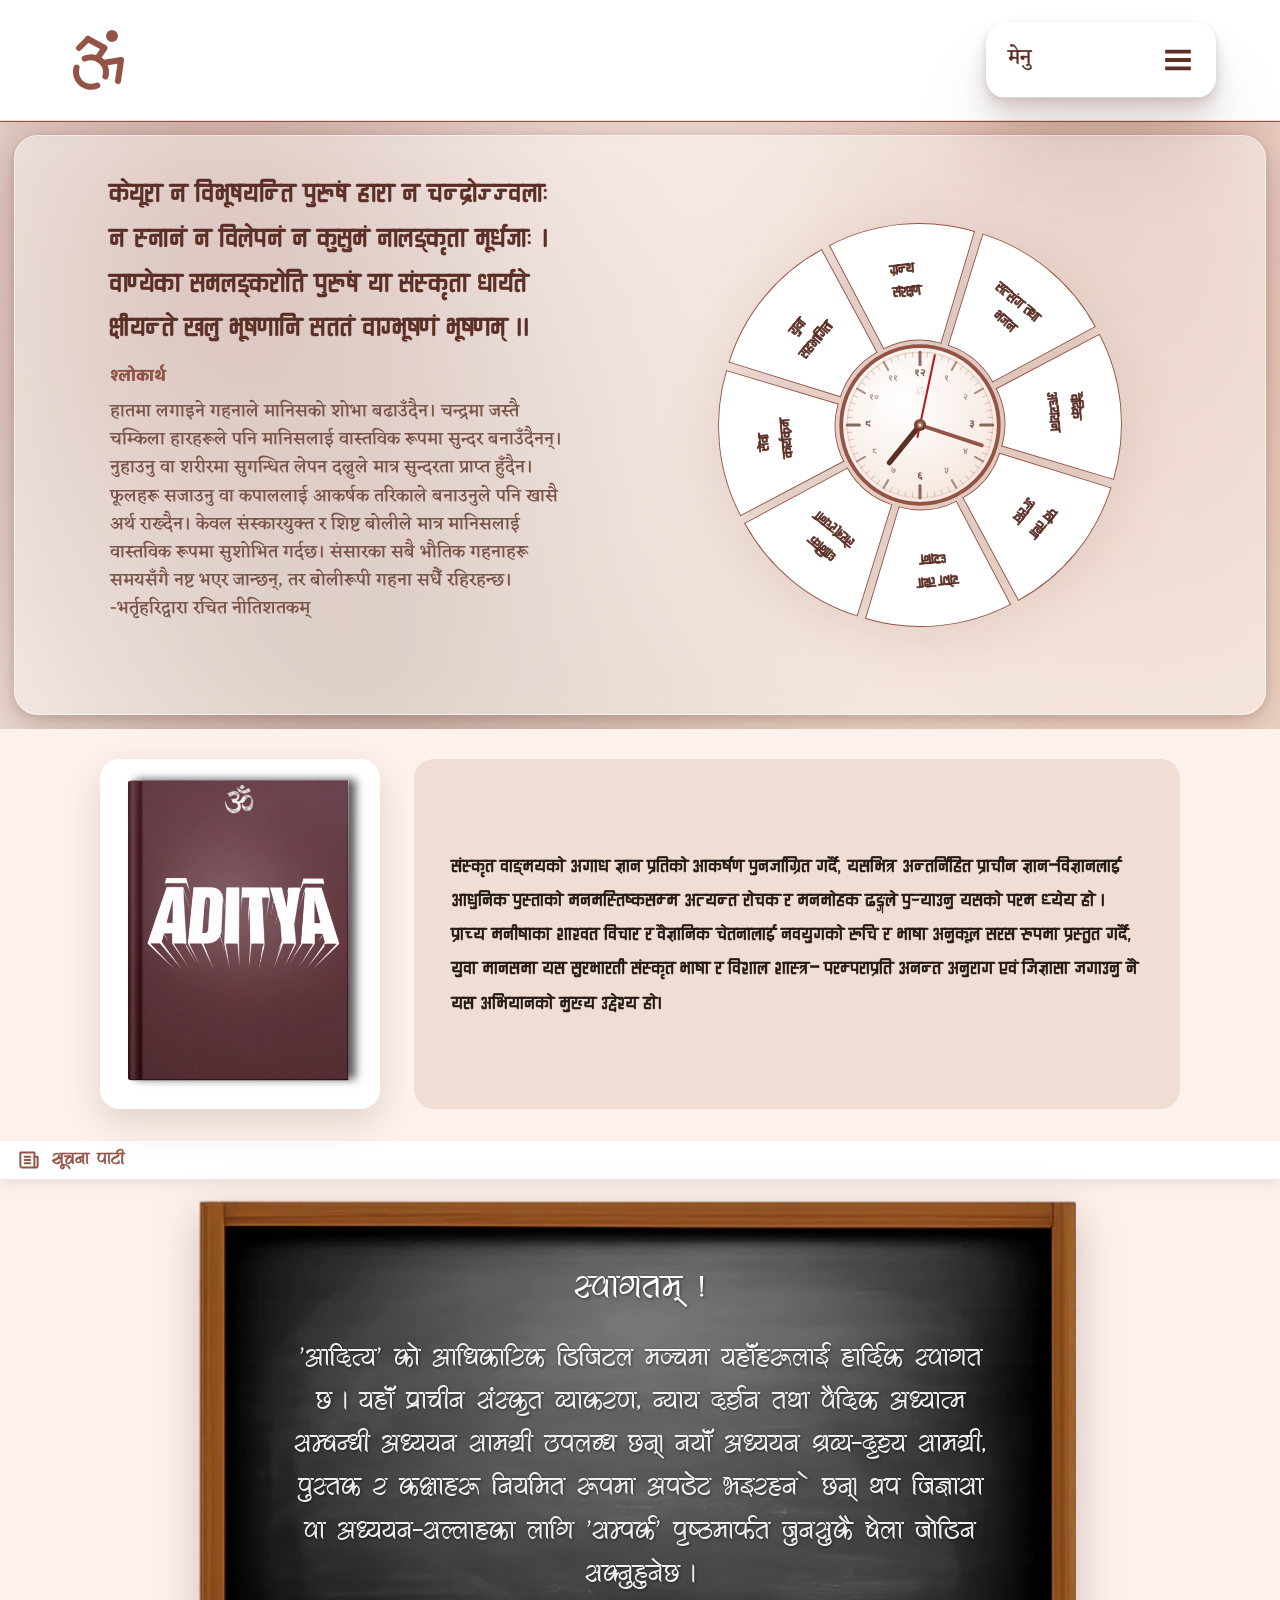
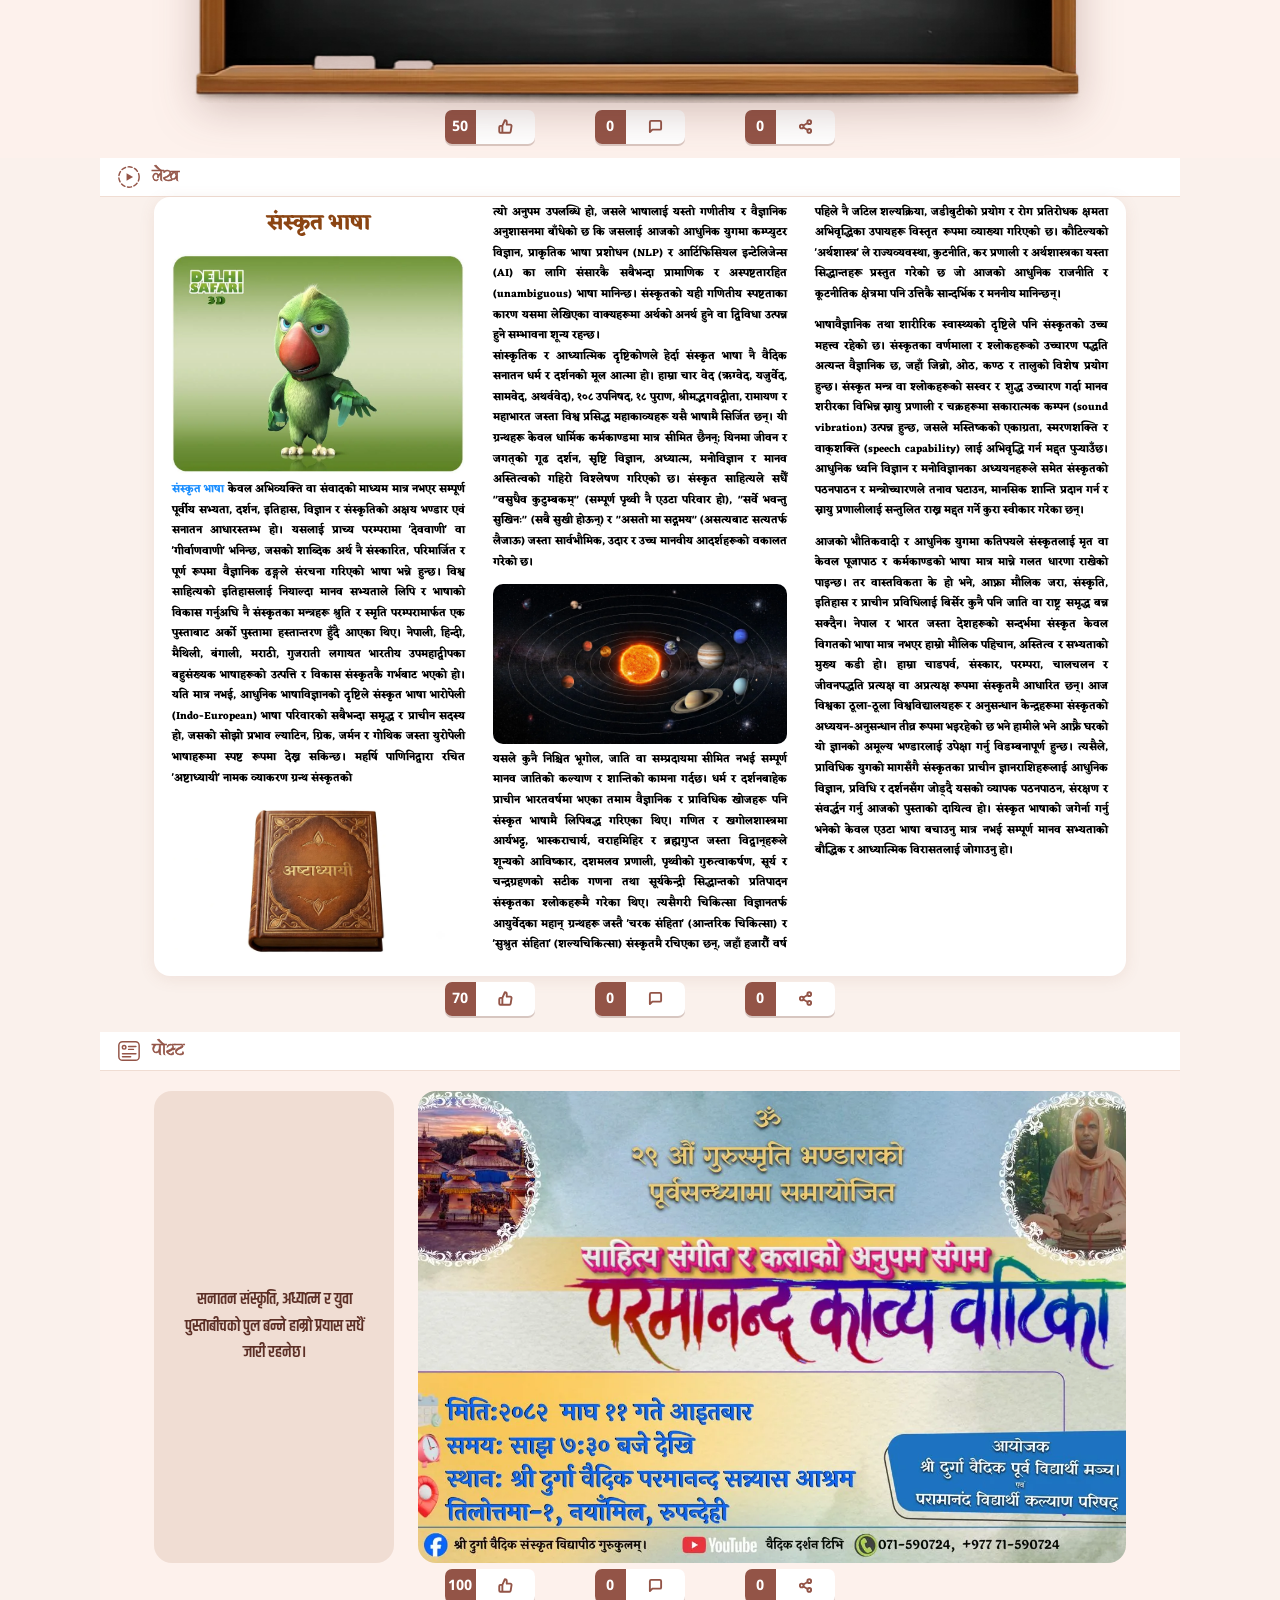
==== index.html @ 48e193b8 "पाना-जम्प: बाहिरी दोहोरो बक्स र # हटाइयो Co-Authored-By: Claude Sonnet 5.5 <noreply@anthropic.com> C" ====
<!DOCTYPE html>
<html lang="ne">
<head>
<meta charset="UTF-8">
<meta name="viewport" content="width=device-width, initial-scale=1.0">
<meta http-equiv="Cache-Control" content="no-cache, no-store, must-revalidate">
<meta http-equiv="Pragma" content="no-cache">
<meta http-equiv="Expires" content="0">
<title>प्रतीक अध्यात्म सञ्जाल (Pratik Adhyatma Sanjal) – संस्कृत ज्ञान-परम्परा र शिक्षा</title>
<meta name="description" content="प्रतीक अध्यात्म सञ्जाल (Pratik Adhyatma Sanjal) — संस्कृत वाङ्मय र शास्त्र-परम्पराको प्राचीन ज्ञान-विज्ञानलाई आधुनिक पुस्तासम्म रोचक ढङ्गले पुर्‍याउने नेपाली संस्कृत ज्ञान अभियान। श्लोक, लेख, समाचार र किताब।">
<meta name="keywords" content="प्रतीक अध्यात्म सञ्जाल, Pratik Adhyatma Sanjal, Pratik Adhyatma Network, अध्यात्म सञ्जाल, संस्कृत, संस्कृत शिक्षा, श्लोक, नेपाल">
<meta name="robots" content="index, follow, max-snippet:-1">
<link rel="canonical" href="https://pratikadhikari.pratikadhikari98.com.np/">
<meta property="og:type" content="website">
<meta property="og:site_name" content="प्रतीक अध्यात्म सञ्जाल">
<meta property="og:title" content="प्रतीक अध्यात्म सञ्जाल (Pratik Adhyatma Sanjal) – संस्कृत ज्ञान-परम्परा र शिक्षा">
<meta property="og:description" content="प्रतीक अध्यात्म सञ्जाल (Pratik Adhyatma Sanjal) — संस्कृत वाङ्मय र शास्त्र-परम्पराको प्राचीन ज्ञान-विज्ञानलाई आधुनिक पुस्तासम्म रोचक ढङ्गले पुर्‍याउने नेपाली संस्कृत ज्ञान अभियान। श्लोक, लेख, समाचार र किताब।">
<meta property="og:url" content="https://pratikadhikari.pratikadhikari98.com.np/">
<meta property="og:image" content="https://pratikadhikari.pratikadhikari98.com.np/share-card.jpg">
<meta property="og:image:width" content="1200">
<meta property="og:image:height" content="630">
<meta property="og:image:alt" content="प्रतीक अध्यात्म सञ्जाल — संस्कृत ज्ञान-परम्परा र शिक्षा">
<meta property="og:locale" content="ne_NP">
<meta name="twitter:card" content="summary_large_image">
<meta name="twitter:image" content="https://pratikadhikari.pratikadhikari98.com.np/share-card.jpg">
<script type="application/ld+json">
{
  "@context": "https://schema.org",
  "@type": "WebSite",
  "name": "प्रतीक अध्यात्म सञ्जाल",
  "alternateName": ["Pratik Adhyatma Sanjal", "PRATIK ADHYATMA SANJAL", "Pratik Adhyatma Network"],
  "url": "https://pratikadhikari.pratikadhikari98.com.np/",
  "inLanguage": "ne",
  "description": "प्रतीक अध्यात्म सञ्जाल (Pratik Adhyatma Sanjal) — संस्कृत वाङ्मय र शास्त्र-परम्पराको प्राचीन ज्ञान-विज्ञानलाई आधुनिक पुस्तासम्म रोचक ढङ्गले पुर्‍याउने नेपाली संस्कृत ज्ञान अभियान। श्लोक, लेख, समाचार र किताब।"
}
</script>
<script type="application/ld+json">
{
  "@context": "https://schema.org",
  "@type": "Organization",
  "name": "प्रतीक अध्यात्म सञ्जाल",
  "alternateName": ["Pratik Adhyatma Sanjal", "PRATIK ADHYATMA SANJAL", "Pratik Adhyatma Network"],
  "url": "https://pratikadhikari.pratikadhikari98.com.np/",
  "logo": "https://pratikadhikari.pratikadhikari98.com.np/icon-512.png"
}
</script>
<link rel="manifest" href="manifest.json">
<meta name="theme-color" content="#5c2f26">
<link rel="icon" href="/favicon.ico" sizes="48x48">
<link rel="icon" type="image/png" sizes="48x48" href="/favicon-48x48.png">
<link rel="icon" type="image/png" sizes="192x192" href="/favicon-192x192.png">
<link rel="apple-touch-icon" href="/apple-touch-icon.png">
<meta name="apple-mobile-web-app-capable" content="yes">
<meta name="apple-mobile-web-app-status-bar-style" content="black-translucent">
<link href="https://fonts.googleapis.com/css2?family=Akshar:wght@400;500;600;700&family=Eczar:wght@400;500;600;700;800&family=Khand:wght@400;500;600;700&family=Noto+Sans+Devanagari:wght@400;600;700;900&family=Noto+Serif+Devanagari:wght@400;700&display=swap" rel="stylesheet">
<link rel="stylesheet" href="styles.css?v=20261016t" id="themeStylesheet">
<style>
  .news-page-inner { max-width: 1080px; margin: 0 auto; padding-top: 14px; }
  .news-feed-section { padding-top: 10px; padding-bottom: 10px; }
  #bookEmbedSection.news-feed-section { padding-bottom: 0; }

  /* ══ FLIP BOOK (समाचार १ को तल, किताब पृष्ठबाट सारिएको) — स्कोप गरिएको स्टाइल ══ */
  /* .news-feed-section बाट text-align:center inherit हुँदा भित्री position:absolute img हरू
     (जस्तै edge_shading) बीचमा सर्ने bug आउँथ्यो — यहाँ त्यो inheritance रोकिएको छ। */
  #bookEmbedWrap { display: flex; justify-content: center; align-items: flex-start; width: 100%; padding: 0; overflow: visible; text-align: left; }
  #bookEmbedWrap #bookScaleWrap { transform-origin: top center; transition: transform .8s ease; will-change: transform; }

  #bookEmbedWrap #flip_book { width: 298px; height: 420px; position: relative; transition-duration: .8s; perspective: 2000px; will-change: transform; }

  #bookEmbedWrap .front_cover,
  #bookEmbedWrap .back_cover {
    width: 100%; height: 100%; display: flex; flex-direction: column; justify-content: center; align-items: center;
    border-radius: 2.5px 5px 5px 2.5px; background-image: url(flipbook/images/flip_book_edge_shading.webp);
    background-size: cover; background-position: center; background-repeat: no-repeat;
    background-color: rgb(220, 20, 60); box-shadow: 0 0 5px 0 rgba(25,25,25,0.25);
  }
  /* मूल creative_coding-flip_book रिपोको जस्तै: एउटै सिंगो प्लेन, कुनै blur/preserve-3d/backface split छैन। */
  #bookEmbedWrap .front_cover {
    position: absolute; cursor: pointer; transform-origin: center left; transition: transform 0.7s; z-index: 99; will-change: transform;
  }
  #bookEmbedWrap .front_cover label { width: 100%; height: 100%; position: absolute; cursor: pointer; }

  #bookEmbedWrap .page {
    width: 288px; height: 400px; position: absolute; top: 10px; left: 1px; border-radius: 0 5px 5px 0;
    background-color: white; transform-origin: left; transform-style: preserve-3d; transform: rotateY(0deg); transition: transform 0.5s, z-index 0s 0.5s;
  }
  #bookEmbedWrap .front_page { width: 100%; height: 100%; position: absolute; backface-visibility: hidden; -webkit-backface-visibility: hidden; }
  #bookEmbedWrap .front_page label { width: 100%; height: 100%; position: absolute; cursor: pointer; z-index: 100; }
  #bookEmbedWrap .back_page { width: 100%; height: 100%; position: absolute; backface-visibility: hidden; -webkit-backface-visibility: hidden; transform: rotateY(180deg); z-index: 100; }
  #bookEmbedWrap .back_page label { width: 100%; height: 100%; position: absolute; cursor: pointer; z-index: 100; }
  #bookEmbedWrap .edge_shading { width: 288px; height: 400px; position: absolute; top: 0; left: 0; z-index: 98; }

  #bookEmbedWrap .back_cover { position: relative; z-index: -1; }

  #bookEmbedWrap #cover_checkbox:checked~#flip_book { transform: translateX(144px); }
  #bookEmbedWrap #cover_checkbox:checked~#flip_book .front_cover {
    transform: rotateY(-180deg); transition: transform .8s, z-index .2s .4s; z-index: 1;
  }
  #bookEmbedWrap #cover_checkbox:checked~#flip_book #cover { width: 80%; height: 80%; position: absolute; }

  #bookEmbedWrap .book-page-text {
    width: 287px; height: 398px; position: absolute; top: 1px; left: 0; background: #fdfaf5; box-sizing: border-box;
    padding: 22px 16px; overflow: hidden; font-family: 'Akshar', 'Noto Sans Devanagari', sans-serif;
    font-size: 1.1rem; font-weight: 500; line-height: 1.55; text-align: left; color: #1a1a1a; z-index: 97;
  }
  #bookEmbedWrap .book-page-text.book-front { border-radius: 0 5px 5px 0; }
  #bookEmbedWrap .book-page-text.book-back { left: 1px; border-radius: 5px 0 0 5px; }
  #bookEmbedWrap .book-page-text img { max-width: 100%; max-height: 340px; object-fit: contain; border-radius: 6px; display: block; margin: 6px 0; }
  #bookEmbedWrap .book-page-text p { margin: 0 0 0.6em; }
  #bookEmbedWrap .book-cover-title {
    color: #fff; font-family: 'Noto Serif Devanagari', serif; font-weight: 700; font-size: 1.1rem;
    text-align: center; padding: 0 16px; text-shadow: 0 2px 6px rgba(0,0,0,0.4);
  }
  #bookEmbedWrap input { display: none; }
  #bookEmbedWrap .book-page-text[data-pg]::after { content: attr(data-pg); position: absolute; left: 0; right: 0; bottom: 3px; text-align: center; font-family: 'Eczar','Siddhanta','Noto Serif Devanagari',serif; font-size: .78rem; font-weight: 600; line-height: 1.2; letter-spacing: 0; color: rgba(92,47,38,.75); pointer-events: none; }

  /* ══ किताब नियन्त्रण पट्टी — Neumorphism शैली (सुरु / अघिल्लो / अर्को / अन्त्य / पाना जाने / बुकमार्क) ══ */
  #bookEmbedWrap.bk-instant .page, #bookEmbedWrap.bk-instant .front_cover, #bookEmbedWrap.bk-instant #flip_book { transition: none !important; }
  .bn-wrap { will-change: transform; --bn-bg: var(--sky-pale); --bn-dark: rgba(92,47,38,.20); --bn-light: rgba(255,255,255,.95); --bn-accent: var(--blue-mid);
    max-width: 440px; margin: 18px auto 6px; padding: 0 10px; display: flex; flex-direction: column; align-items: center; gap: 16px; -webkit-user-select: none; user-select: none; }
  .bn-status { min-width: 190px; padding: 9px 20px; border-radius: 999px; background: var(--bn-bg); color: var(--blue-dark); font-weight: 700; font-size: .95rem; line-height: 1.3;
    box-shadow: inset 3px 3px 7px rgba(92,47,38,.18), inset -3px -3px 7px rgba(255,255,255,.95); }
  .bn-row { display: flex; justify-content: center; gap: 14px; flex-wrap: wrap; }
  .bn-btn { position: relative; width: 56px; height: 56px; padding: 0; margin: 0; border: 1px solid rgba(255,255,255,.55); border-radius: 18px; cursor: pointer;
    display: inline-flex; flex-direction: column; align-items: center; justify-content: center; gap: 3px; color: var(--blue-dark); font-family: inherit;
    background: linear-gradient(135deg, var(--bn-bg), rgba(255,255,255,.35));
    box-shadow: 1px 1px 2px rgba(92,47,38,.14), 3px 3px 7px -1px rgba(92,47,38,.16), 7px 7px 16px -4px var(--bn-dark), -3px -3px 8px var(--bn-light);
    transition: all 200ms ease-out; -webkit-tap-highlight-color: transparent; outline: 0; }
  .bn-btn svg { width: 24px; height: 24px; fill: none; stroke: currentColor; stroke-width: 2; stroke-linecap: round; stroke-linejoin: round; transition: all 200ms ease-out; }
  .bn-btn span { font-size: .62rem; font-weight: 700; line-height: 1; }
  .bn-btn:active { box-shadow: inset 2px 2px 5px rgba(92,47,38,.28), inset -2px -2px 5px rgba(255,255,255,.9); border-color: rgba(92,47,38,.12); transform: scale(.97); }
  .bn-btn.is-on { background: var(--bn-accent); color: #fff; border-color: rgba(0,0,0,.12);
    box-shadow: inset 0 0 14px rgba(0,0,0,.24), inset 0 6px 8px rgba(255,255,255,.16), -2px -2px 6px var(--bn-light); }
  .bn-btn.is-on svg { animation: bnIconOn 400ms ease-out 40ms both; }
  .bn-btn.is-on#bnMark svg { fill: currentColor; }
  @keyframes bnIconOn { 0% { opacity: 0; transform: translateX(14px); } 30% { opacity: 0; } 100% { opacity: 1; transform: translateX(0); } }
  .bn-row-zip { width: 100%; flex-wrap: nowrap; align-items: center; gap: 10px; }
  .bn-zip { position: relative; flex: 1 1 auto; min-width: 0; height: 50px; touch-action: none; cursor: grab; -webkit-tap-highlight-color: transparent; outline: 0; }
  .bn-zip:focus-visible .bn-zip-pull { outline: 2px solid var(--bn-accent); outline-offset: 2px; }
  .bn-zip-track { position: absolute; left: 0; right: 0; top: 50%; height: 24px; margin-top: -12px; border-radius: 999px; overflow: hidden; background-color: var(--bn-bg);
    box-shadow: inset 3px 3px 7px rgba(92,47,38,.20), inset -3px -3px 7px rgba(255,255,255,.95);
    background-image: repeating-linear-gradient(90deg, rgba(92,47,38,.34) 0 2px, transparent 2px 6px), repeating-linear-gradient(90deg, transparent 0 3px, rgba(92,47,38,.34) 3px 5px, transparent 5px 6px);
    background-size: 100% 5px, 100% 5px; background-position: 0 5px, 0 14px; background-repeat: no-repeat; }
  .bn-zip-fill { position: absolute; left: 0; top: 0; bottom: 0; width: 20px; border-radius: 999px 0 0 999px;
    background-image: repeating-linear-gradient(90deg, var(--bn-accent) 0 2px, transparent 2px 6px), repeating-linear-gradient(90deg, transparent 0 3px, var(--bn-accent) 3px 5px, transparent 5px 6px);
    background-size: 100% 5px, 100% 5px; background-position: 0 5px, 0 14px; background-repeat: no-repeat; }
  .bn-zip-pull { will-change: transform; position: absolute; top: 50%; left: 0; width: 40px; height: 36px; margin-top: -18px; border-radius: 12px; display: flex; align-items: center; justify-content: center; color: var(--blue-dark);
    border: 1px solid rgba(255,255,255,.55); background: linear-gradient(135deg, var(--bn-bg), rgba(255,255,255,.35));
    box-shadow: 1px 1px 2px rgba(92,47,38,.14), 3px 3px 7px -1px rgba(92,47,38,.2), 6px 6px 12px -4px var(--bn-dark), -3px -3px 7px var(--bn-light); transition: transform 160ms ease-out, box-shadow 160ms ease-out; }
  .bn-zip-pull svg { width: 20px; height: 20px; fill: none; stroke: currentColor; stroke-width: 2; stroke-linecap: round; stroke-linejoin: round; }
  .bn-zip.is-drag { cursor: grabbing; }
  .bn-zip.is-drag .bn-zip-pull { transition: none; box-shadow: inset 2px 2px 5px rgba(92,47,38,.28), inset -2px -2px 5px rgba(255,255,255,.9); color: var(--bn-accent); }
  .bn-row-tools { align-items: center; }
  .bn-jump { display: inline-flex; align-items: center; gap: 8px; padding: 8px 10px; border-radius: 18px; background: var(--bn-bg); color: var(--blue-dark);
    box-shadow: inset 3px 3px 7px rgba(92,47,38,.16), inset -3px -3px 7px rgba(255,255,255,.95); }
  .bn-jump label { font-size: .85rem; font-weight: 700; }
  .bn-jump .bn-input { width: 84px; }
  .bn-input.bn-bad { box-shadow: inset 2px 2px 5px rgba(185,28,28,.45), inset -2px -2px 5px rgba(255,255,255,.95); }
  .bn-hash { width: 18px; height: 18px; fill: none; stroke: currentColor; stroke-width: 2; stroke-linecap: round; stroke-linejoin: round; opacity: .75; flex: none; }
  .bn-go-icon { width: 40px; height: 40px; padding: 0; display: inline-flex; align-items: center; justify-content: center; border-radius: 12px; }
  .bn-go-icon svg { width: 20px; height: 20px; fill: none; stroke: currentColor; stroke-width: 2.2; stroke-linecap: round; stroke-linejoin: round; }
  .bn-btn.is-idle { opacity: .55; }
  .bn-panel { width: 100%; padding: 14px 12px; border-radius: 18px; background: var(--bn-bg); color: var(--blue-dark);
    box-shadow: inset 3px 3px 8px rgba(92,47,38,.16), inset -3px -3px 8px rgba(255,255,255,.95); display: flex; flex-wrap: wrap; justify-content: center; align-items: center; gap: 10px; }
  .bn-panel[hidden] { display: none; }
  .bn-panel label { font-size: .85rem; font-weight: 700; }
  .bn-input { width: 96px; padding: 9px 12px; border: 0; border-radius: 12px; background: var(--bn-bg); color: var(--blue-dark); font-weight: 700; font-size: 1rem; font-family: inherit; text-align: center; outline: 0;
    box-shadow: inset 2px 2px 5px rgba(92,47,38,.2), inset -2px -2px 5px rgba(255,255,255,.95); }
  .bn-go, .bn-chip { border: 1px solid rgba(255,255,255,.55); border-radius: 12px; padding: 9px 16px; cursor: pointer; color: var(--blue-dark); font-weight: 700; font-size: .88rem; font-family: inherit;
    background: linear-gradient(135deg, var(--bn-bg), rgba(255,255,255,.35)); box-shadow: 2px 2px 6px rgba(92,47,38,.2), -2px -2px 6px var(--bn-light); transition: all 160ms ease-out; -webkit-tap-highlight-color: transparent; }
  .bn-go:active, .bn-chip:active { box-shadow: inset 2px 2px 5px rgba(92,47,38,.25), inset -2px -2px 5px rgba(255,255,255,.9); }
  .bn-chipwrap { display: inline-flex; align-items: center; gap: 6px; }
  .bn-del { width: 30px; height: 30px; padding: 0; border-radius: 50%; line-height: 1; }
  .bn-empty { font-size: .85rem; opacity: .8; }

  /* swipe card+text र समाचार १ बीचको खाली ठाउँ घटाइएको; dots हटाइयो */
  .showcase-section { padding-bottom: 6px; }
  .showcase-dots { display: none; }
  .news-page-inner { padding-top: 0; }
  #news > .news-feed-section:first-child { padding-top: 0; }

  /* समाचार १ र २ — स्क्रिनको दुवै छेउ छुने (full-width) */
  @media (max-width: 1080px) {
    #news > .news-feed-section:not(#bookEmbedSection) { padding-left: 0; padding-right: 0; }
    #news .news-feed-list { max-width: none; }
    #news .news-feed-card { border-radius: 0; }
  }

  /* Ananda Devanagari Round फन्ट — समाचार शीर्षकहरूका लागि */
  @font-face {
    font-family: 'Ananda Devanagari Round';
    src: url([data-uri]) format('truetype');
    font-weight: normal; font-style: normal; font-display: swap;
  }
  /* समाचार १ र २ का शीर्षक बीचमा */
  #news .news-feed-card h3 { text-align: center; font-family: 'Ananda Devanagari Round', 'Noto Serif Devanagari', serif; font-weight: normal; -webkit-text-stroke: 0.5px currentColor; /* फन्टमा Bold छैन — हल्का रेखा थपेर बोल्ड बनाइएको */ font-size: 1.9rem; line-height: 1.35; }
  /* फ्लिप किताब र समाचार २ बीचको ठाउँ अलि बढाइएको */
  .site-h1 { position:absolute; width:1px; height:1px; margin:-1px; padding:0; overflow:hidden; clip:rect(0,0,0,0); white-space:nowrap; border:0; }
  /* ── प्रतीक साहित्य संग्रहबाट random कविता (कभर → छोएपछि कविता खुल्छ) ── */
  .poem-section { margin-top: 18px; }
  .pf-box { background: var(--white); border: 1px solid var(--sky); border-radius: 16px; padding: 16px; box-shadow: 0 4px 18px rgba(147,84,71,.08); }
  .pf-head { display: flex; align-items: center; justify-content: space-between; gap: 10px; flex-wrap: nowrap; margin-bottom: 14px; }
  /* Ananda Devanagari Round (Bold जस्तो) — समाचार शीर्षकसँग उही फन्ट */
  .pf-head .pf-h { margin: 0; font-family: 'Ananda Devanagari Round', 'Noto Serif Devanagari', serif; font-weight: normal; -webkit-text-stroke: 0.5px currentColor; font-size: 1.7rem; line-height: 1.3; color: var(--blue-dark); text-align: left; }
  .pf-dots { flex: 0 0 auto; width: 40px; height: 40px; border-radius: 50%; border: 1.5px solid var(--blue-mid); color: var(--blue-mid); display: flex; align-items: center; justify-content: center; text-decoration: none; background: var(--white); }
  .pf-dots:active { background: var(--blue-mid); color: var(--white); }
  .pf-grid { display: grid; grid-template-columns: repeat(2, 1fr); gap: 22px 16px; }
  @media (min-width: 760px) { .pf-grid { grid-template-columns: repeat(4, 1fr); } }
  .pf-item { cursor: pointer; outline: none; transition: transform .15s ease; }
  .pf-item:active { transform: scale(.96); }
  @media (hover: hover) and (pointer: fine) { .pf-item:hover { transform: translateY(-4px); } }
  .pf-book { width: 100%; aspect-ratio: 298 / 420; }
  /* प्रतीक साहित्य संग्रहकै कभर: किताब जस्तो कुना + edge shading + हल्का छाया */
  .pf-face { position: relative; width: 100%; height: 100%; display: flex; align-items: center; justify-content: center; border-radius: 2.5px 5px 5px 2.5px; overflow: hidden; background-color: var(--cover-color, rgb(220, 20, 60)); box-shadow: 0 0 5px 0 rgba(25, 25, 25, 0.25); }
  .pf-face::after { content: ""; position: absolute; inset: 0; background: url("photos/book_edge_shading.webp") center / 100% 100% no-repeat; pointer-events: none; z-index: 2; }
  .pf-face > img { display: block; width: 100%; height: 100%; object-fit: cover; }
  .pf-text-cover { position: absolute; inset: 9% 9% 9% 15%; border: 1px solid rgba(255,255,255,.5); display: flex; align-items: center; justify-content: center; padding: 8px; text-align: center; }
  .pf-text-title { color: #fff; font-weight: 700; line-height: 1.35; font-size: clamp(14px, 4.6vw, 20px); text-shadow: 0 1px 3px rgba(0,0,0,.35); word-break: break-word; }
  .pf-info { padding: 8px 2px 0; text-align: left; }
  .pf-cat { display: inline-block; font-size: 10px; letter-spacing: .5px; color: var(--blue-mid); background: var(--sky); padding: 2px 9px; border-radius: 20px; font-weight: 600; margin-bottom: 6px; }
  .pf-title { font-weight: 600; font-size: 15px; line-height: 1.35; color: var(--text); display: -webkit-box; -webkit-line-clamp: 2; -webkit-box-orient: vertical; overflow: hidden; }
  .pf-rt { margin-top: 7px; padding-top: 7px; border-top: 1px solid var(--sky); font-size: 10px; color: var(--text-light); }
  .pf-foot { margin-top: 12px; text-align: center; font-size: .88rem; }
  .pf-foot a { color: var(--blue-mid); font-weight: 700; text-decoration: none; }
  .pf-modal { position: fixed; inset: 0; z-index: 9999; background: rgba(40,20,15,.6); display: flex; align-items: center; justify-content: center; padding: 14px; }
  .pf-modal[hidden] { display: none; }
  .pf-panel { position: relative; background: var(--white); border-radius: 16px; width: 100%; max-width: 560px; max-height: 88vh; overflow-y: auto; padding: 22px 18px 18px; box-shadow: 0 10px 40px rgba(0,0,0,.35); }
  .pf-close { position: sticky; top: 0; float: right; width: 38px; height: 38px; margin: -8px -6px 0 8px; border-radius: 50%; border: 0; background: var(--blue-mid); color: #fff; font-size: 1rem; cursor: pointer; z-index: 2; }
  .pf-item, .pf-modal { font-family: 'Akshar', 'Noto Sans Devanagari', sans-serif; }
  .pf-panel h3 { font-size: 1.4rem; font-weight: 700; color: var(--blue-dark); margin: 0 0 4px; text-align: left; }
  .pf-meta { font-size: .85rem; color: var(--text-light); text-align: left; margin-bottom: 14px; }
  .pf-text { white-space: pre-line; line-height: 2; font-size: 1.1rem; color: var(--text); text-align: left; }
  /* चक्रका ८ लेबल: Ananda Devanagari Round (Bold जस्तो) */
  #wheelSvg .wheel-label { font-family: 'Ananda Devanagari Round', 'Noto Sans Devanagari', sans-serif; font-weight: normal; font-size: 14.5px; stroke: #5c2f26; stroke-width: 0.4px; stroke-linejoin: round; }
  /* ── गृहपृष्ठमा हिरो + परिचय मात्र; बाँकी भाग ☰ मेनुबाट खुल्ने "view" हरू ── */
  html[data-vs="home"] [data-view]:not([data-view="news"]),
  html[data-vs="showcase"] [data-view]:not([data-view="showcase"]),
  html[data-vs="news"] [data-view]:not([data-view="news"]),
  html[data-vs="book"] [data-view]:not([data-view="book"]),
  html[data-vs="poems"] [data-view]:not([data-view="poems"]),
  html[data-vs="about"] [data-view]:not([data-view="about"]) {
    position: absolute !important; left: -20000px; top: 0; width: min(100vw, 1080px); height: 0 !important;
    overflow: hidden !important; visibility: hidden !important; pointer-events: none !important;
  }
  html:not([data-vs="home"]) #desktopTopWrap, html:not([data-vs="home"]) #purpose, html:not([data-vs="home"]) #noticeBoard, html:not([data-vs="home"]) #poemCarousel { display: none !important; }
  html[data-vs="home"] .news-page-inner { padding-top: 0; }
  .header-dropdown { min-width: 232px; }
  .menu-nav { display: flex; flex-direction: row; justify-content: center; align-items: center; gap: 2px; flex-wrap: nowrap; margin-bottom: 8px; }
  .menu-nav-link { display: flex; align-items: center; justify-content: center; width: 38px; height: 38px; padding: 0; flex: 0 0 auto; border-radius: 10px; text-decoration: none; color: var(--text); font-size: 1rem; font-weight: 600; }
  /* मेनुको 'समाचार' — हिन्दी/देवनागरी Eczar फन्ट */
  .menu-nav-link.menu-nav-eczar { font-family: 'Eczar', 'Noto Serif Devanagari', serif; }
  .menu-nav-link:hover, .menu-nav-link:active { background: var(--sky-pale); }
  .menu-nav-link.active { background: var(--sky); color: var(--blue-dark); }
  .menu-sep { height: 1px; background: #f0ddd3; margin: 4px 0 8px; }
</style>
<script>(function(){var m=/view=(showcase|news|book|poems|about)/.exec(location.hash||"");document.documentElement.setAttribute("data-vs",m?((m[1]==="showcase"||m[1]==="news")?"home":m[1]):"home");})();</script>
</head>
<body>

<!-- HEADER -->
<header id="siteHeader">
  <div class="logo-area">
    <div class="aditya-access-icon" id="adityaAccessIcon" role="img" aria-label="प्रतीक अध्यात्म सञ्जाल" tabindex="0">
      <svg fill="none" width="72" height="72" stroke="currentColor" stroke-linecap="round" stroke-linejoin="round" stroke-width="2" viewBox="0 0 24 24" xmlns="http://www.w3.org/2000/svg">
        <circle class="ac-circle" cx="16" cy="4" r="1"/>
        <g class="ac-primary">
          <path d="m18 19 1-7-6 1"/>
          <path d="M8,5l5.5,3-2.4,3.5"/>
          <path class="ac-path" d="M8 5 L5 8"/>
        </g>
        <g class="ac-secondary">
          <path d="M4.2,14.5c-.8,2.6.7,5.4,3.3,6.2,1.2.4,2.4.3,3.6-.2"/>
          <path d="M13.8,17.5c.8-2.6-.7-5.4-3.3-6.2-1.2-.4-2.4-.3-3.6.2"/>
          <path d="M13,13.1c-.5-.7-1.1-1.2-1.9-1.6"/>
        </g>
      </svg>
    </div>
  </div>
  <div class="header-menu">
    <div class="hm-card" id="hmCard">
    <button class="menu-dots-btn" id="menuDotsBtn" onclick="toggleHeaderMenu()" aria-label="मेनु" aria-haspopup="true" aria-expanded="false"><span class="hm-title">मेनु</span><svg id="hbIcon" class="hb-icon" width="32" height="32" viewBox="0 0 100 100" aria-hidden="true"><path class="hb-p1"><animate class="hb-a1" attributeName="d" dur="0.35s" repeatCount="1" fill="freeze"/></path><path class="hb-p2"><animate class="hb-a2" attributeName="d" dur="0.35s" repeatCount="1" fill="freeze"/></path><path class="hb-p3"><animate class="hb-a3" attributeName="d" dur="0.35s" repeatCount="1" fill="freeze"/></path></svg></button>
    <div class="header-dropdown" id="headerDropdown">
      <nav class="menu-nav" aria-label="मुख्य मेनु">
        <a class="menu-nav-link" href="#view=home" data-go="home" aria-label="गृहपृष्ठ" title="गृहपृष्ठ"><svg width="26" height="26" viewBox="0 0 24 24" fill="none" stroke="currentColor" stroke-width="1.9" stroke-linecap="round" stroke-linejoin="round" aria-hidden="true"><path d="M3 11.5 12 4l9 7.5"/><path d="M5.5 10v10h13V10"/><path d="M10 20v-6h4v6"/></svg></a>
        <a class="menu-nav-link" href="#view=book" data-go="book" aria-label="किताब" title="किताब"><svg width="26" height="26" viewBox="0 0 24 24" fill="none" stroke="currentColor" stroke-width="1.9" stroke-linecap="round" stroke-linejoin="round" aria-hidden="true"><path d="M12 6c-2-1.5-5-2-8-2v14c3 0 6 .5 8 2 2-1.5 5-2 8-2V4c-3 0-6 .5-8 2z"/><path d="M12 6v14"/></svg></a>
        <a class="menu-nav-link" href="#view=about" data-go="about" aria-label="बारेमा" title="बारेमा"><svg width="26" height="26" viewBox="0 0 24 24" fill="none" stroke="currentColor" stroke-width="1.9" stroke-linecap="round" stroke-linejoin="round" aria-hidden="true"><circle cx="12" cy="12" r="9"/><path d="M12 11v6"/><circle cx="12" cy="7.8" r=".6" fill="currentColor"/></svg></a>
      </nav>
      <div class="menu-sep"></div>
      <div class="theme-picker">
        <div class="theme-picker-label">थिम रोज्नुहोस्</div>
        <div class="theme-swatches">
          <button class="theme-swatch" data-theme="terracotta" style="background:#935447;" onclick="setAdityaTheme('terracotta')" aria-label="Terracotta theme"></button>
        </div>
      </div>
      <a href="admin.html" class="menu-admin-link" title="Admin">🐚 <span>Admin</span></a>
    </div>
    </div>
  </div>
</header>
<div id="headerSpacer"></div>

<div id="desktopTopWrap">
<div id="desktopTopInner">
<!-- HERO -->
<section class="hero" id="home">
  <div class="hero-text">
    <h1 class="site-h1">प्रतीक अध्यात्म सञ्जाल (Pratik Adhyatma Sanjal)</h1>
    <div class="shloka-rotator" id="shlokaRotator" data-source="data/shlokas.json">
      <h2 class="hero-shloka" id="shlokaText"></h2>
      <div class="section-label" style="text-align:left;">श्लोकार्थ</div>
      <p id="shlokaMeaning" lang="hi"></p>
    </div>
  </div>

  <!-- SPINNING WHEEL -->
  <div class="wheel-container">
    <div class="wheel-svg-wrap" id="wheelWrap">
      <svg viewBox="-5 -5 330 330" xmlns="http://www.w3.org/2000/svg" id="wheelSvg">
        <!-- Rotating group -->
        <g id="wheelGroup" transform="rotate(0,160,160)">

          <!-- EXPLODED SEGMENTS — uniform thin stroke, small parallel gap -->

          <!-- Segment 1: सत्संग तथा भजन -->
          <path fill="#ffffff" stroke="none" d="M 162.91,27.38 A 128,128 0 0,1 251.72,64.16 L 197.59,118.83 A 52,52 0 0,0 162.53,104.30 Z"/>
          <path fill="none" stroke="#935447" stroke-width="0.6" stroke-linecap="round" d="M 162.91,27.38 A 128,128 0 0,1 251.72,64.16"/>
          <path fill="none" stroke="#935447" stroke-width="0.6" stroke-linecap="round" d="M 197.59,118.83 A 52,52 0 0,0 162.53,104.30"/>
          <line x1="251.72" y1="64.16" x2="197.59" y2="118.83" stroke="#935447" stroke-width="0.6" stroke-linecap="round"/>
          <line x1="162.53" y1="104.30" x2="162.91" y2="27.38" stroke="#935447" stroke-width="0.6" stroke-linecap="round"/>
          <text transform="translate(196.2,72.7) rotate(22.5)" text-anchor="middle" font-size="10.5" fill="#5c2f26" class="wheel-label" aria-label="सत्संग तथा भजन">
            <tspan x="0" dy="-6">;T;+u tyf</tspan>
            <tspan x="0" dy="15">ehg</tspan>
          </text>

          <!-- Segment 2: वैदिक अध्ययन -->
          <path fill="#ffffff" stroke="none" d="M 255.84,68.28 A 128,128 0 0,1 292.62,157.09 L 215.70,157.47 A 52,52 0 0,0 201.17,122.41 Z"/>
          <path fill="none" stroke="#935447" stroke-width="0.6" stroke-linecap="round" d="M 255.84,68.28 A 128,128 0 0,1 292.62,157.09"/>
          <path fill="none" stroke="#935447" stroke-width="0.6" stroke-linecap="round" d="M 215.70,157.47 A 52,52 0 0,0 201.17,122.41"/>
          <line x1="292.62" y1="157.09" x2="215.70" y2="157.47" stroke="#935447" stroke-width="0.6" stroke-linecap="round"/>
          <line x1="201.17" y1="122.41" x2="255.84" y2="68.28" stroke="#935447" stroke-width="0.6" stroke-linecap="round"/>
          <text transform="translate(247.3,123.8) rotate(67.5)" text-anchor="middle" font-size="10.5" fill="#5c2f26" class="wheel-label" aria-label="वैदिक अध्ययन">
            <tspan x="0" dy="-6">j}lbs</tspan>
            <tspan x="0" dy="15">cWoog</tspan>
          </text>

          <!-- Segment 3: पर्व तथा उत्सव -->
          <path fill="#ffffff" stroke="none" d="M 292.62,162.91 A 128,128 0 0,1 255.84,251.72 L 201.17,197.59 A 52,52 0 0,0 215.70,162.53 Z"/>
          <path fill="none" stroke="#935447" stroke-width="0.6" stroke-linecap="round" d="M 292.62,162.91 A 128,128 0 0,1 255.84,251.72"/>
          <path fill="none" stroke="#935447" stroke-width="0.6" stroke-linecap="round" d="M 201.17,197.59 A 52,52 0 0,0 215.70,162.53"/>
          <line x1="255.84" y1="251.72" x2="201.17" y2="197.59" stroke="#935447" stroke-width="0.6" stroke-linecap="round"/>
          <line x1="215.70" y1="162.53" x2="292.62" y2="162.91" stroke="#935447" stroke-width="0.6" stroke-linecap="round"/>
          <text transform="translate(247.3,196.2) rotate(112.5)" text-anchor="middle" font-size="10.5" fill="#5c2f26" class="wheel-label" aria-label="पर्व तथा उत्सव">
            <tspan x="0" dy="-6">kj{ tyf</tspan>
            <tspan x="0" dy="15">pT;j</tspan>
          </text>

          <!-- Segment 4: योग तथा ध्यान -->
          <path fill="#ffffff" stroke="none" d="M 251.72,255.84 A 128,128 0 0,1 162.91,292.62 L 162.53,215.70 A 52,52 0 0,0 197.59,201.17 Z"/>
          <path fill="none" stroke="#935447" stroke-width="0.6" stroke-linecap="round" d="M 251.72,255.84 A 128,128 0 0,1 162.91,292.62"/>
          <path fill="none" stroke="#935447" stroke-width="0.6" stroke-linecap="round" d="M 162.53,215.70 A 52,52 0 0,0 197.59,201.17"/>
          <line x1="162.91" y1="292.62" x2="162.53" y2="215.70" stroke="#935447" stroke-width="0.6" stroke-linecap="round"/>
          <line x1="197.59" y1="201.17" x2="251.72" y2="255.84" stroke="#935447" stroke-width="0.6" stroke-linecap="round"/>
          <text transform="translate(196.2,247.3) rotate(157.5)" text-anchor="middle" font-size="10.5" fill="#5c2f26" class="wheel-label" aria-label="योग तथा ध्यान">
            <tspan x="0" dy="-6">of]u tyf</tspan>
            <tspan x="0" dy="15">Wofg</tspan>
          </text>

          <!-- Segment 5: धार्मिक लेख-रचना -->
          <path fill="#ffffff" stroke="none" d="M 157.09,292.62 A 128,128 0 0,1 68.28,255.84 L 122.41,201.17 A 52,52 0 0,0 157.47,215.70 Z"/>
          <path fill="none" stroke="#935447" stroke-width="0.6" stroke-linecap="round" d="M 157.09,292.62 A 128,128 0 0,1 68.28,255.84"/>
          <path fill="none" stroke="#935447" stroke-width="0.6" stroke-linecap="round" d="M 122.41,201.17 A 52,52 0 0,0 157.47,215.70"/>
          <line x1="68.28" y1="255.84" x2="122.41" y2="201.17" stroke="#935447" stroke-width="0.6" stroke-linecap="round"/>
          <line x1="157.47" y1="215.70" x2="157.09" y2="292.62" stroke="#935447" stroke-width="0.6" stroke-linecap="round"/>
          <text transform="translate(123.8,247.3) rotate(202.5)" text-anchor="middle" font-size="10.5" fill="#5c2f26" class="wheel-label" aria-label="धार्मिक लेख-रचना">
            <tspan x="0" dy="-6">wfld{s</tspan>
            <tspan x="0" dy="15">n]v-/rgf</tspan>
          </text>

          <!-- Segment 6: सेवा कार्यक्रम -->
          <path fill="#ffffff" stroke="none" d="M 64.16,251.72 A 128,128 0 0,1 27.38,162.91 L 104.30,162.53 A 52,52 0 0,0 118.83,197.59 Z"/>
          <path fill="none" stroke="#935447" stroke-width="0.6" stroke-linecap="round" d="M 64.16,251.72 A 128,128 0 0,1 27.38,162.91"/>
          <path fill="none" stroke="#935447" stroke-width="0.6" stroke-linecap="round" d="M 104.30,162.53 A 52,52 0 0,0 118.83,197.59"/>
          <line x1="27.38" y1="162.91" x2="104.30" y2="162.53" stroke="#935447" stroke-width="0.6" stroke-linecap="round"/>
          <line x1="118.83" y1="197.59" x2="64.16" y2="251.72" stroke="#935447" stroke-width="0.6" stroke-linecap="round"/>
          <text transform="translate(72.7,196.2) rotate(247.5)" text-anchor="middle" font-size="10.5" fill="#5c2f26" class="wheel-label" aria-label="सेवा कार्यक्रम">
            <tspan x="0" dy="-6">;]jf</tspan>
            <tspan x="0" dy="15">sfo{s|d</tspan>
          </text>

          <!-- Segment 7: युवा सहभागिता -->
          <path fill="#ffffff" stroke="none" d="M 27.38,157.09 A 128,128 0 0,1 64.16,68.28 L 118.83,122.41 A 52,52 0 0,0 104.30,157.47 Z"/>
          <path fill="none" stroke="#935447" stroke-width="0.6" stroke-linecap="round" d="M 27.38,157.09 A 128,128 0 0,1 64.16,68.28"/>
          <path fill="none" stroke="#935447" stroke-width="0.6" stroke-linecap="round" d="M 118.83,122.41 A 52,52 0 0,0 104.30,157.47"/>
          <line x1="64.16" y1="68.28" x2="118.83" y2="122.41" stroke="#935447" stroke-width="0.6" stroke-linecap="round"/>
          <line x1="104.30" y1="157.47" x2="27.38" y2="157.09" stroke="#935447" stroke-width="0.6" stroke-linecap="round"/>
          <text transform="translate(72.7,123.8) rotate(292.5)" text-anchor="middle" font-size="10.5" fill="#5c2f26" class="wheel-label" aria-label="युवा सहभागिता">
            <tspan x="0" dy="-6">o'jf</tspan>
            <tspan x="0" dy="15">;xeflutf</tspan>
          </text>

          <!-- Segment 8: ग्रन्थ संरक्षण -->
          <path fill="#ffffff" stroke="none" d="M 68.28,64.16 A 128,128 0 0,1 157.09,27.38 L 157.47,104.30 A 52,52 0 0,0 122.41,118.83 Z"/>
          <path fill="none" stroke="#935447" stroke-width="0.6" stroke-linecap="round" d="M 68.28,64.16 A 128,128 0 0,1 157.09,27.38"/>
          <path fill="none" stroke="#935447" stroke-width="0.6" stroke-linecap="round" d="M 157.47,104.30 A 52,52 0 0,0 122.41,118.83"/>
          <line x1="157.09" y1="27.38" x2="157.47" y2="104.30" stroke="#935447" stroke-width="0.6" stroke-linecap="round"/>
          <line x1="122.41" y1="118.83" x2="68.28" y2="64.16" stroke="#935447" stroke-width="0.6" stroke-linecap="round"/>
          <text transform="translate(123.8,72.7) rotate(337.5)" text-anchor="middle" font-size="10.5" fill="#5c2f26" class="wheel-label" aria-label="ग्रन्थ संरक्षण">
            <tspan x="0" dy="-6">u|Gy</tspan>
            <tspan x="0" dy="15">;+/If0f</tspan>
          </text>

        </g><!-- end wheelGroup -->

        <!-- STATIC CENTER — analogue clock -->
        <defs>
          <radialGradient id="clockFace" cx="40%" cy="35%" r="70%">
            <stop offset="0%" stop-color="#ffffff"/>
            <stop offset="100%" stop-color="#f5e6de"/>
          </radialGradient>
          <radialGradient id="clockCenterDot" cx="50%" cy="30%" r="80%">
            <stop offset="0%" stop-color="#935447"/>
            <stop offset="100%" stop-color="#5c2f26"/>
          </radialGradient>
        </defs>
        <!-- Face -->
        <circle cx="160" cy="160" r="52" fill="url(#clockFace)" stroke="#935447" stroke-width="2.5"/>
        <circle cx="160" cy="160" r="48" fill="none" stroke="#ecd4c9" stroke-width="1"/>
        <!-- Tick marks + numbers -->
        <g id="clockTicks"></g>
        <!-- OM -->
        <text x="160" y="140" text-anchor="middle" font-size="7" fill="#5c2f26" opacity="0.18" font-family="serif">ॐ</text>
        <!-- Hands -->
        <line id="wHourHand"   x1="160" y1="160" x2="160" y2="128" stroke="#5c2f26" stroke-width="3.5" stroke-linecap="round"/>
        <line id="wMinuteHand" x1="160" y1="160" x2="160" y2="117" stroke="#935447" stroke-width="2.5" stroke-linecap="round"/>
        <line id="wSecondHand" x1="160" y1="168" x2="160" y2="113" stroke="#b91c1c" stroke-width="1.4" stroke-linecap="round"/>
        <!-- Center dot -->
        <circle cx="160" cy="160" r="4" fill="url(#clockCenterDot)"/>
        <circle cx="160" cy="160" r="2" fill="#b87765"/>
        <circle cx="160" cy="160" r="0.8" fill="white"/>
      </svg>
    </div>
  </div>
</section>

</div>
</div>

<!-- माथिल्लो भाग (header+hero+stats) लाई मोबाइलमा पनि desktop layout जस्तै देखाउने स्केलिङ — glitch/flash नहोस् भनेर सुरुमै (rest of page अगाडि) चलाइन्छ -->
<script>
function scaleDesktopTop() {
  const header = document.getElementById('siteHeader');
  const spacer = document.getElementById('headerSpacer');
  const wrap = document.getElementById('desktopTopWrap');
  const inner = document.getElementById('desktopTopInner');
  if (!header || !wrap || !inner) return;
  if (window.innerWidth < 1080) {
    const scale = window.innerWidth / 1080;
    header.style.transform = 'scale(' + scale + ')';
    if (spacer) spacer.style.height = (header.offsetHeight * scale) + 'px';
    inner.style.transform = 'scale(' + scale + ')';
    inner.style.transformOrigin = 'top left';
    wrap.style.height = (inner.offsetHeight * scale) + 'px';
  } else {
    header.style.transform = '';
    if (spacer) spacer.style.height = '';
    inner.style.transform = '';
    wrap.style.height = '';
  }
  header.classList.add('top-ready');
  wrap.classList.add('top-ready');
}
scaleDesktopTop();
window.addEventListener('load', scaleDesktopTop);
window.addEventListener('resize', scaleDesktopTop);
window.addEventListener('orientationchange', scaleDesktopTop);
</script>

<!-- ☰ हेडर मेनु टगल -->
<script>
function toggleHeaderMenu() {
  const dropdown = document.getElementById('headerDropdown');
  const btn = document.getElementById('menuDotsBtn');
  if (!dropdown) return;
  const willOpen = !dropdown.classList.contains('open');
  dropdown.classList.toggle('open', willOpen);
  if (btn) btn.setAttribute('aria-expanded', willOpen ? 'true' : 'false');
}
// ── ☰ मेनुबाट भाग खोल्ने (गृहपृष्ठ / झलक / समाचार / किताब / प्रतीक साहित्य सङ्ग्रह) ──
(function(){
  function current(){ var m = /view=(showcase|news|book|poems|about)/.exec(location.hash || ''); return m ? ((m[1] === 'showcase' || m[1] === 'news') ? 'home' : m[1]) : 'home'; }
  function apply(){
    var v = current();
    document.documentElement.setAttribute('data-vs', v);
    Array.prototype.forEach.call(document.querySelectorAll('.menu-nav-link'), function(a){ a.classList.toggle('active', a.getAttribute('data-go') === v); });
    window.scrollTo(0, 0);
    // देखिएपछि किताब/हिरो आदिले आफ्नो साइज फेरि नाप्न
    requestAnimationFrame(function(){ window.dispatchEvent(new Event('resize')); });
    setTimeout(function(){ window.dispatchEvent(new Event('resize')); }, 350);
  }
  window.addEventListener('hashchange', apply);
  document.addEventListener('click', function(e){
    var a = e.target.closest && e.target.closest('.menu-nav-link');
    if (!a) return;
    var dd = document.getElementById('headerDropdown'), btn = document.getElementById('menuDotsBtn');
    if (dd) dd.classList.remove('open');
    if (btn) btn.setAttribute('aria-expanded', 'false');
    // उही भागमा फेरि थिच्दा hashchange नआउने भएकाले हातैले लागू गर्ने
    if (a.getAttribute('href') === '#view=' + current()) { e.preventDefault(); apply(); }
  });
  document.addEventListener('DOMContentLoaded', apply);
})();
document.addEventListener('click', function(e){
  const dropdown = document.getElementById('headerDropdown');
  const btn = document.getElementById('menuDotsBtn');
  if (!dropdown || !dropdown.classList.contains('open')) return;
  if (dropdown.contains(e.target) || (btn && btn.contains(e.target))) return;
  dropdown.classList.remove('open');
  if (btn) btn.setAttribute('aria-expanded', 'false');
});
</script>

<!-- PURPOSE / ABOUT -->
<section class="why-section" id="purpose">
  <div class="about-inner">
    <div class="about-photo">
      <img src="photos/about-krishna.webp" alt="प्रतीक अध्यात्म सञ्जाल">
    </div>
    <div class="about-textcard">
      <p class="about-text" id="aboutText" data-source="data/about.json"></p>
    </div>
  </div>

</section>

<!-- सूचना-पाटी (कालोपाटी) — गृहपृष्ठको तल; लेख data/notice.json बाट -->
<section class="nb-section" id="noticeBoard">
  <h2 class="nb-title" aria-label="सूचना पाटी">
    <svg class="nb-ico" viewBox="0 0 24 24" width="26" height="26" fill="none" stroke="currentColor" stroke-width="1.8" stroke-linecap="round" stroke-linejoin="round" role="img" aria-label="सूचना पाटी"><path d="M4 5h13v14H6a2 2 0 0 1-2-2z"/><path d="M17 9h3v8a2 2 0 0 1-2 2"/><path class="nb-ln" d="M8 9h5"/><path class="nb-ln" d="M8 12h5"/><path class="nb-ln" d="M8 15h5"/></svg>
    <span class="pt-haha" data-pt="सूचना पाटी" aria-hidden="true"></span>
  </h2>
  <div class="bb-outer">
    <div class="bb-wrap">
      <img class="bb-bg" src="photos/blackboard.webp" alt="" draggable="false">
      <div class="bb-viewport">
        <div class="nb-text" id="nbText">
          <div class="nb-heading" id="nbHeading"></div>
          <div class="nb-lines" id="nbLines"></div>
        </div>
      </div>
    </div>
  </div>
  <div class="eb-group" id="noticeEngage" data-key="adityaEngage">
  <!-- लाइक · कमेन्ट · सेयर (split-counter शैली) -->
  <div class="eb-bar" id="engageBar">
    <div class="eb-item">
      <input hidden id="ebLikeCheck" class="eb-likechk" type="checkbox">
      <label for="ebLikeCheck" class="eb-btn eb-like-btn" id="ebLikeBtn" aria-label="लाइक">
        <span class="eb-lp"><p class="eb-cur" id="ebLikeCur">0</p><p class="eb-nxt" id="ebLikeNxt">1</p></span>
        <span class="eb-rp"><svg class="eb-ico" stroke-linejoin="round" stroke-linecap="round" stroke-width="3" stroke="currentColor" fill="none" viewBox="0 0 24 24" aria-hidden="true"><path d="M14 9V5a3 3 0 0 0-3-3l-4 9v11h11.28a2 2 0 0 0 2-1.7l1.38-9a2 2 0 0 0-2-2.3zM7 22H4a2 2 0 0 1-2-2v-7a2 2 0 0 1 2-2h3"/></svg></span>
      </label>
    </div>
    <div class="eb-item eb-item-comment">
      <button type="button" class="eb-btn eb-comment-btn" id="ebCommentBtn" aria-label="कमेन्ट" aria-expanded="false" aria-controls="ebCommentBox">
        <span class="eb-lp"><p class="eb-cur">0</p><p class="eb-nxt"></p></span>
        <span class="eb-rp"><svg class="eb-ico" stroke-linejoin="round" stroke-linecap="round" stroke-width="3" stroke="currentColor" fill="none" viewBox="0 0 24 24" aria-hidden="true"><path d="M21 15a2 2 0 0 1-2 2H7l-4 4V5a2 2 0 0 1 2-2h14a2 2 0 0 1 2 2z"/></svg></span>
      </button>
    </div>
    <div class="eb-item">
      <button type="button" class="eb-btn eb-share-btn" id="ebShareBtn" aria-label="सेयर">
        <span class="eb-lp"><p class="eb-cur">0</p><p class="eb-nxt"></p></span>
        <span class="eb-rp"><svg class="eb-ico" stroke-linejoin="round" stroke-linecap="round" stroke-width="3" stroke="currentColor" fill="none" viewBox="0 0 24 24" aria-hidden="true"><circle cx="18" cy="5" r="3"/><circle cx="6" cy="12" r="3"/><circle cx="18" cy="19" r="3"/><path d="M8.6 13.5l6.8 4M15.4 6.5l-6.8 4"/></svg></span>
      </button>
    </div>
  </div>
  <div id="ebCommentBox" class="eb-cbox" hidden>
    <ul id="ebComments" class="eb-clist"></ul>
    <form id="ebCommentForm" class="eb-cform">
      <input id="ebCommentText" class="eb-ctext" type="text" placeholder="कमेन्ट लेख्नुहोस्…" autocomplete="off">
      <button type="submit">पठाउनुहोस्</button>
    </form>
  </div>
  </div>
  <div id="ebToast" role="status"></div>
</section>

<!-- कविता कभर carousel (team-carousel शैली) — प्रतीक साहित्य सङ्ग्रहका कभर, auto + manual -->
<section class="tc-section" id="poemCarousel" style="display:none">
  <div class="tc-main">
    <div class="tc-carousel-section">
      <div class="tc-carousel-container" id="tcContainer">
        <div class="tc-track" id="tcTrack"></div>
      </div>
    </div>
    <div class="tc-controls">
      <a class="tc-heading" href="https://pratikadhikari98.com.np/" target="_blank" rel="noopener" aria-label="प्रतीक साहित्य सङ्ग्रह — वेबसाइटमा जानुहोस्"><span class="preeti-title">k|tLs ;flxTo ;ª\u|x</span></a>
      <div class="tc-info">
        <h2 class="tc-name" id="tcName"></h2>
        <p class="tc-role" id="tcRole"></p>
      </div>
    </div>
  </div>
</section>

<!-- बारेमा (☰ मेनुबाट खुल्ने view) — Apple-style glass panel -->
<section class="ag-section" id="aboutView" data-view="about">
  <!-- APPLE-STYLE GLASS PANEL — गृहपृष्ठको खाली भाग -->
  <div class="ag-wrap" id="agPanel">
    <div class="ag-container">
      <aside class="ag-sidebar">
        <ul class="ag-menu">
          <li><a href="#" data-ag="name" target="_blank" rel="noopener"><svg viewBox="0 0 24 24" aria-hidden="true"><circle cx="12" cy="8" r="3.6"/><path d="M4.5 20c.8-3.8 3.6-6 7.5-6s6.7 2.2 7.5 6"/></svg><span>नाम</span></a><span class="ag-glow"></span></li>
          <li><a href="#" data-ag="address" target="_blank" rel="noopener"><svg viewBox="0 0 24 24" aria-hidden="true"><path d="M12 21s-6.5-5.6-6.5-11a6.5 6.5 0 0 1 13 0c0 5.4-6.5 11-6.5 11z"/><circle cx="12" cy="10" r="2.3"/></svg><span>तिलोत्तमा नगरपालिका, बुटवल नयाँमिल</span></a><span class="ag-glow"></span></li>
          <li><a href="#" data-ag="facebook" target="_blank" rel="noopener"><svg viewBox="0 0 24 24" aria-hidden="true"><path d="M14 8.5h2.5V5H14c-2.2 0-3.5 1.4-3.5 3.6V11H8v3.5h2.5V21H14v-6.5h2.4l.6-3.5H14V9.2c0-.5.2-.7.7-.7z"/></svg><span>Facebook</span></a><span class="ag-glow"></span></li>
          <li><a href="#" data-ag="instagram" target="_blank" rel="noopener"><svg viewBox="0 0 24 24" aria-hidden="true"><rect x="3.5" y="3.5" width="17" height="17" rx="5"/><circle cx="12" cy="12" r="4"/><circle cx="17.2" cy="6.8" r=".8"/></svg><span>Instagram</span></a><span class="ag-glow"></span></li>
          <li><a href="#" data-ag="email" target="_blank" rel="noopener"><svg viewBox="0 0 24 24" aria-hidden="true"><rect x="3" y="5" width="18" height="14" rx="3"/><path d="m4 7 8 6 8-6"/></svg><span>Email</span></a><span class="ag-glow"></span></li>
        </ul>
        <div class="ag-profile">
          <div class="ag-avatar"><img src="photos/aditya-logo.webp" alt="ADITYA"></div>
          <div class="ag-info"><h3>ADITYA</h3><p>युवा अध्यात्म सञ्जाल</p></div>
        </div>
      </aside>
    </div>
  </div>
</section>

<footer class="site-copy" data-view="about"><div class="nm-card" id="copyText" aria-label="© २०२६ प्रतीक अध्यात्म सञ्जाल · सर्वाधिकार सुरक्षित">© २०२६ प्रतीक अध्यात्म सञ्जाल · सर्वाधिकार सुरक्षित</div></footer>


<!-- समाचार + किताब + विज्ञापन (news.html बाट गृहपृष्ठमा सारिएको) -->
<div class="news-page-inner">

  <!-- NEWS SECTION (Newspaper 1 + Newspaper 2) -->
  <div id="news">
    <div class="sc-head" data-view="news">
      <svg class="sc-story" viewBox="0 0 32 32" width="26" height="26" fill="none" stroke="currentColor" stroke-width="1.8" stroke-linecap="round" stroke-linejoin="round" role="img" aria-label="स्टोरी">
        <circle class="st-ring" cx="16" cy="16" r="12.5" stroke-dasharray="5 3.2"/>
        <path class="st-play" d="M13 11.5v9l8-4.5z" fill="currentColor" stroke="none"/>
      </svg>
      <span class="pt-haha" data-pt="लेख" aria-hidden="true"></span>
    </div>
    <section class="news-feed-section" data-view="news">
      <div class="news-feed-list" id="newsFeedList" data-source="data/news.json"></div>
      <div class="eb-group" id="newsEngage1" data-key="newsEngage1" data-hash="">
  <!-- समाचार १ — लाइक · कमेन्ट · सेयर -->
  <div class="eb-bar">
    <div class="eb-item">
      <input hidden id="ebLikeCheck2" class="eb-likechk" type="checkbox">
      <label for="ebLikeCheck2" class="eb-btn eb-like-btn" aria-label="लाइक">
        <span class="eb-lp"><p class="eb-cur">0</p><p class="eb-nxt">1</p></span>
        <span class="eb-rp"><svg class="eb-ico" stroke-linejoin="round" stroke-linecap="round" stroke-width="3" stroke="currentColor" fill="none" viewBox="0 0 24 24" aria-hidden="true"><path d="M14 9V5a3 3 0 0 0-3-3l-4 9v11h11.28a2 2 0 0 0 2-1.7l1.38-9a2 2 0 0 0-2-2.3zM7 22H4a2 2 0 0 1-2-2v-7a2 2 0 0 1 2-2h3"/></svg></span>
      </label>
    </div>
    <div class="eb-item eb-item-comment">
      <button type="button" class="eb-btn eb-comment-btn" aria-label="कमेन्ट" aria-expanded="false" aria-controls="ebCommentBox2">
        <span class="eb-lp"><p class="eb-cur">0</p><p class="eb-nxt"></p></span>
        <span class="eb-rp"><svg class="eb-ico" stroke-linejoin="round" stroke-linecap="round" stroke-width="3" stroke="currentColor" fill="none" viewBox="0 0 24 24" aria-hidden="true"><path d="M21 15a2 2 0 0 1-2 2H7l-4 4V5a2 2 0 0 1 2-2h14a2 2 0 0 1 2 2z"/></svg></span>
      </button>
    </div>
    <div class="eb-item">
      <button type="button" class="eb-btn eb-share-btn" aria-label="सेयर">
        <span class="eb-lp"><p class="eb-cur">0</p><p class="eb-nxt"></p></span>
        <span class="eb-rp"><svg class="eb-ico" stroke-linejoin="round" stroke-linecap="round" stroke-width="3" stroke="currentColor" fill="none" viewBox="0 0 24 24" aria-hidden="true"><circle cx="18" cy="5" r="3"/><circle cx="6" cy="12" r="3"/><circle cx="18" cy="19" r="3"/><path d="M8.6 13.5l6.8 4M15.4 6.5l-6.8 4"/></svg></span>
      </button>
    </div>
  </div>
  <div id="ebCommentBox2" class="eb-cbox" hidden>
    <ul class="eb-clist"></ul>
    <form class="eb-cform">
      <input class="eb-ctext" type="text" placeholder="कमेन्ट लेख्नुहोस्…" autocomplete="off">
      <button type="submit">पठाउनुहोस्</button>
    </form>
  </div>
      </div>
    </section>

    <!-- SHOWCASE PHOTO + TEXT — swipeable carousel (content loads from data/showcase.json) -->
    <div class="sc-head" data-view="news">
      <svg class="sc-post" viewBox="0 0 32 32" width="26" height="26" fill="none" stroke="currentColor" stroke-width="1.8" stroke-linecap="round" stroke-linejoin="round" role="img" aria-label="पोस्ट">
        <rect x="3.5" y="4.5" width="25" height="23" rx="4.5"/>
        <circle class="sp-dot" cx="10" cy="11.5" r="2.2"/>
        <path class="sp-l1" d="M15.5 10.5h9"/>
        <path class="sp-l2" d="M15.5 14h6"/>
        <path class="sp-l3" d="M8 19.5h16.5"/>
        <path class="sp-l4" d="M8 23h10"/>
      </svg>
      <span class="pt-haha" data-pt="पोस्ट" aria-hidden="true"></span>
    </div>
    </div>
    <section class="showcase-section" id="showcase" data-view="news">
      <div class="showcase-slider" data-source="data/showcase.json">
        <div class="showcase-slides" id="showcaseSlides"></div>
      </div>
            <div class="eb-group" id="showcaseEngage" data-key="showcaseEngage" data-hash="">
        <!-- झलक — लाइक · कमेन्ट · सेयर -->
        <div class="eb-bar">
          <div class="eb-item">
            <input hidden id="ebLikeCheck3" class="eb-likechk" type="checkbox">
            <label for="ebLikeCheck3" class="eb-btn eb-like-btn" aria-label="लाइक">
              <span class="eb-lp"><p class="eb-cur">0</p><p class="eb-nxt">1</p></span>
              <span class="eb-rp"><svg class="eb-ico" stroke-linejoin="round" stroke-linecap="round" stroke-width="3" stroke="currentColor" fill="none" viewBox="0 0 24 24" aria-hidden="true"><path d="M14 9V5a3 3 0 0 0-3-3l-4 9v11h11.28a2 2 0 0 0 2-1.7l1.38-9a2 2 0 0 0-2-2.3zM7 22H4a2 2 0 0 1-2-2v-7a2 2 0 0 1 2-2h3"/></svg></span>
            </label>
          </div>
          <div class="eb-item eb-item-comment">
            <button type="button" class="eb-btn eb-comment-btn" aria-label="कमेन्ट" aria-expanded="false" aria-controls="ebCommentBox3">
              <span class="eb-lp"><p class="eb-cur">0</p><p class="eb-nxt"></p></span>
              <span class="eb-rp"><svg class="eb-ico" stroke-linejoin="round" stroke-linecap="round" stroke-width="3" stroke="currentColor" fill="none" viewBox="0 0 24 24" aria-hidden="true"><path d="M21 15a2 2 0 0 1-2 2H7l-4 4V5a2 2 0 0 1 2-2h14a2 2 0 0 1 2 2z"/></svg></span>
            </button>
          </div>
          <div class="eb-item">
            <button type="button" class="eb-btn eb-share-btn" aria-label="सेयर">
              <span class="eb-lp"><p class="eb-cur">0</p><p class="eb-nxt"></p></span>
              <span class="eb-rp"><svg class="eb-ico" stroke-linejoin="round" stroke-linecap="round" stroke-width="3" stroke="currentColor" fill="none" viewBox="0 0 24 24" aria-hidden="true"><circle cx="18" cy="5" r="3"/><circle cx="6" cy="12" r="3"/><circle cx="18" cy="19" r="3"/><path d="M8.6 13.5l6.8 4M15.4 6.5l-6.8 4"/></svg></span>
            </button>
          </div>
        </div>
        <div id="ebCommentBox3" class="eb-cbox" hidden>
          <ul class="eb-clist"></ul>
          <form class="eb-cform">
            <input class="eb-ctext" type="text" placeholder="कमेन्ट लेख्नुहोस्…" autocomplete="off">
            <button type="submit">पठाउनुहोस्</button>
          </form>
        </div>
            </div>
    </section>

    <!-- किताब (book.html बाट सारिएको फ्लिप बुक) — समाचार १ को तल -->
    <section class="news-feed-section" id="bookEmbedSection" data-view="book">
      <div id="bookEmbedWrap" lang="hi">
        <div id="bookScaleWrap">
          <div id="flipBookContainer"><!-- JS ले यहाँ भर्छ --></div>
        </div>
      </div>

      <div id="bookNav" class="bn-wrap" role="group" aria-label="किताब नियन्त्रण">
        <div class="bn-row bn-row-zip">
          <button type="button" class="bn-btn" id="bnPrev" aria-label="अघिल्लो पाना" title="अघिल्लो पाना"><svg viewBox="0 0 24 24"><polyline points="15 18 9 12 15 6"/></svg></button>
          <div class="bn-zip" id="bnZip" role="slider" tabindex="0" aria-label="किताबमा सुरुदेखि अन्त्यसम्म सार्ने" aria-valuemin="0" aria-valuemax="0" aria-valuenow="0" title="तान्नुहोस् — सुरुदेखि अन्त्यसम्म">
            <div class="bn-zip-track"><div class="bn-zip-fill" id="bnZipFill"></div></div>
            <div class="bn-zip-pull" id="bnZipPull"><svg viewBox="0 0 24 24" aria-hidden="true"><rect x="7" y="3" width="10" height="18" rx="3.2"/><circle cx="12" cy="9" r="1.7"/><line x1="12" y1="13" x2="12" y2="17"/></svg></div>
          </div>
          <button type="button" class="bn-btn" id="bnNext" aria-label="अर्को पाना" title="अर्को पाना"><svg viewBox="0 0 24 24"><polyline points="9 18 15 12 9 6"/></svg></button>
          <button type="button" class="bn-btn" id="bnMark" aria-label="बुकमार्क गर्ने" title="यो पाना बुकमार्क गर्ने"><svg viewBox="0 0 24 24"><path d="M19 21l-7-5-7 5V5a2 2 0 0 1 2-2h10a2 2 0 0 1 2 2z"/></svg></button>
          <div class="bn-jump"><svg class="bn-hash" viewBox="0 0 24 24" aria-hidden="true"><line x1="4" y1="9" x2="20" y2="9"/><line x1="4" y1="15" x2="20" y2="15"/><line x1="10" y1="3" x2="8" y2="21"/><line x1="16" y1="3" x2="14" y2="21"/></svg><input class="bn-input" id="bnInput" type="text" inputmode="numeric" autocomplete="off" aria-label="पाना नम्बर" placeholder="१–१"><button type="button" class="bn-go bn-go-icon" id="bnGo" aria-label="यो पानामा जाने" title="जाने"><svg viewBox="0 0 24 24"><line x1="5" y1="12" x2="19" y2="12"/><polyline points="12 5 19 12 12 19"/></svg></button></div>
        </div>
        <div class="bn-panel" id="bnPanel"></div>
      </div>
    </section>

    <!-- प्रतीक साहित्य संग्रह — random कविता (विज्ञापन पानलको तल) -->
    <section class="news-feed-section poem-section" id="poemFeedSection" data-view="poems" style="display:none;">
      <div class="pf-box">
        <div class="pf-head">
          <h2 class="pf-h" aria-label="प्रतीक साहित्य सङ्ग्रह">k|tLs ;flxTo ;ª\u|x</h2>
          <a class="pf-dots" href="https://pratikadhikari98.com.np/" target="_blank" rel="noopener" aria-label="प्रतीक साहित्य सङ्ग्रहमा जानुहोस्" title="प्रतीक साहित्य सङ्ग्रह">
            <svg viewBox="0 0 24 24" width="22" height="22" fill="currentColor" aria-hidden="true"><circle cx="12" cy="5" r="2.2"/><circle cx="12" cy="12" r="2.2"/><circle cx="12" cy="19" r="2.2"/></svg>
          </a>
        </div>
        <div id="poemFeed"></div>
      </div>
    </section>
  </div>

</div>

<!-- NEWS FEED — data/news.json (3-column) र data/news2.json (1-column, फोटो जुनसुकै ठाउँमा) बाट -->
<script>
(function(){
  function esc(s){ var d=document.createElement('div'); d.textContent=s==null?'':String(s); return d.innerHTML; }
  function toParagraphHtml(raw){
    var blocks = String(raw || '').split(/\n\s*\n/);
    return blocks.map(function(b){
      var trimmed = b.trim();
      if (!trimmed) return '';
      if (/^<img\b/i.test(trimmed)) return trimmed;
      if (/^<p\b/i.test(trimmed)) return trimmed.replace(/\n/g, '<br>'); // admin को एलाइन (बायाँ/बीच/दायाँ) गरिएको अनुच्छेद
      // यहाँ HTML (<b>, <span style="color:...">, आदि) चल्छ — admin ले टाइप गरेको जस्ताको तस्तै देखिन्छ
      return '<p>' + trimmed.replace(/\n/g, '<br>') + '</p>';
    }).join('');
  }
  // ═══ Unicode नेपाली → Preeti-layout (Ananda Devanagari Round फन्टको कुञ्जी-नक्सा) ═══
  // यो फन्टमा Unicode देवनागरी अक्षर छैनन्; अक्षर 'पुरानो Preeti' कुञ्जीमा छन्। त्यसैले शीर्षक देखाउँदा मात्र बदलिन्छ
  // (Admin मा सधैं सामान्य Unicode नेपालीमै लेख्ने)।
  var PT_FULL = {'क':'s','ख':'v','ग':'u','घ':'3','ङ':'ª','च':'r','छ':'5','ज':'h','झ':'´','ञ':'`','ट':'6','ठ':'7','ड':'8','ढ':'9','ण':'0f','त':'t','थ':'y','द':'b','ध':'w','न':'g','प':'k','फ':'km','ब':'a','भ':'e','म':'d','य':'o','र':'/','ल':'n','व':'j','श':'z','ष':'i','स':';','ह':'x','क्ष':'If','त्र':'q','ज्ञ':'1'};
  var PT_HALF = {'क':'S','ख':'V','ग':'U','घ':'¡','च':'R','ज':'H','त':'T','ध':'W','न':'G','प':'K','ब':'A','भ':'E','म':'D','ल':'N','व':'J','श':'Z','स':':','ह':'X','ण':'0','क्ष':'I'};
  var PT_VOWEL = {'अ':'c','आ':'cf','इ':'O','ई':'O{','उ':'p','ऊ':'pm','ऋ':'C','ए':'P','ऐ':'P]','ओ':'cf]','औ':'cf}','ॐ':'ç'};
  var PT_MATRA = {'ा':'f','ी':'L','ु':"'",'ू':'"','ृ':'[','े':']','ै':'}','ो':'f]','ौ':'f}','ं':'+','ँ':'F','ः':'M'};
  var PT_OTHER = {'।':'.','०':')','१':'!','२':'@','३':'#','४':'$','५':'%','६':'^','७':'&','८':'*','९':'('};
  function ptIsCons(ch){ return !!ch && ch >= 'क' && ch <= 'ह'; }
  function ptEsc(s){ return s.replace(/&/g,'&amp;').replace(/</g,'&lt;').replace(/>/g,'&gt;'); }
  window.toPreeti = toPreeti;
  function toPreeti(str){
    var s = String(str == null ? '' : str).replace(/[\u200c\u200d\u093c]/g, '');
    var out = '', i = 0, n = s.length;
    var FB = ' style="font-family:\'Noto Serif Devanagari\',serif"'; // फन्टमा नभएका अक्षर (अङ्ग्रेजी आदि) का लागि
    function fb(t){ return '<span' + FB + '>' + ptEsc(t) + '</span>'; }
    while (i < n) {
      var c = s.charAt(i);
      if (ptIsCons(c)) {
        var units = [], reph = false, rakar = false, trailing = false;
        // रेफ (र्) — क्लस्टरको सुरुमा 'र' + '्' + व्यञ्जन
        if (c === 'र' && s.charAt(i + 1) === '्' && ptIsCons(s.charAt(i + 2))) { reph = true; i += 2; }
        for (;;) {
          var u = s.charAt(i); i++;
          if (u === 'क' && s.charAt(i) === '्' && s.charAt(i + 1) === 'ष') { u = 'क्ष'; i += 2; }
          else if (u === 'त' && s.charAt(i) === '्' && s.charAt(i + 1) === 'र') { u = 'त्र'; i += 2; }
          else if (u === 'ज' && s.charAt(i) === '्' && s.charAt(i + 1) === 'ञ') { u = 'ज्ञ'; i += 2; }
          units.push(u);
          if (s.charAt(i) === '्') {
            var nx = s.charAt(i + 1);
            if (nx === 'र' && s.charAt(i + 2) !== '्') { rakar = true; i += 2; break; }   // रकार (्र) — जस्तै प्र
            if (ptIsCons(nx)) { i++; continue; }                                            // संयुक्त अक्षर जारी
            trailing = true; i++; break;                                                    // शब्दको अन्त्यको हलन्त
          }
          break;
        }
        var matras = [];
        while (i < n && PT_MATRA[s.charAt(i)] || s.charAt(i) === 'ि') { matras.push(s.charAt(i)); i++; }
        var hasI = matras.indexOf('ि') >= 0;
        // रु / रू — Preeti मा छुट्टै अक्षर '?' हुन्छ (र + ु/ू को सट्टा)
        var ru = (units.length === 1 && units[0] === 'र' && !reph && !rakar && !trailing && (matras.indexOf('ु') >= 0 || matras.indexOf('ू') >= 0));
        if (hasI) out += 'l';                                  // ि व्यञ्जनभन्दा अगाडि लेखिन्छ
        if (ru) out += '?';
        for (var k = 0; !ru && k < units.length; k++) {
          var un = units[k], last = (k === units.length - 1);
          if (!last) out += PT_HALF[un] || (PT_FULL[un] + '\\');
          else if (trailing) out += PT_HALF[un] || (PT_FULL[un] + '\\');
          else out += PT_FULL[un] + (rakar ? '|' : '');
        }
        if (reph) out += '{';                                  // रेफ अन्तिम अक्षरको माथि
        matras.forEach(function(m){ if (m !== 'ि' && !(ru && (m === 'ु' || m === 'ू'))) out += PT_MATRA[m]; });
        continue;
      }
      if (PT_VOWEL[c]) { out += PT_VOWEL[c]; i++; continue; }
      if (c === 'ि') { out += 'l'; i++; continue; }
      if (PT_MATRA[c]) { out += PT_MATRA[c]; i++; continue; }
      if (PT_OTHER[c]) { out += PT_OTHER[c]; i++; continue; }
      if (/[A-Za-z0-9]/.test(c)) {                             // अङ्ग्रेजी/अंक — सामान्य फन्टमा
        var j = i; while (j < n && /[A-Za-z0-9]/.test(s.charAt(j))) j++;
        out += fb(s.slice(i, j)); i = j; continue;
      }
      if (c >= '\u0900' && c <= '\u097f') { out += fb(c); i++; continue; } // नमिलेको देवनागरी — fallback
      out += ptEsc(c); i++;
    }
    return out;
  }

  function loadNewsFeed(el, columnsClass){
    if (!el) return;
    var src = el.dataset.source;
    fetch(src, { cache: 'no-store' })
      .then(function(r){ return r.json(); })
      .then(function(items){
        if (!items || !items.length) {
          el.innerHTML = '<div class="news-feed-empty">हाल कुनै समाचार छैन।</div>';
          return;
        }
        el.innerHTML = items.map(function(item){
          var img = item.image ? '<img src="' + esc(item.image) + '" alt="' + esc(item.title) + '">' : '';
          var title = item.title ? '<h3 class="preeti-title" aria-label="' + esc(item.title) + '">' + toPreeti(item.title) + '</h3>' : '';
          var color = item.color ? 'color:' + esc(item.color) + ';' : '';
          return '<div class="news-feed-card">' + img +
                 '<div class="nf-body">' + title + '<div class="' + columnsClass + '" lang="hi" style="' + color + '">' + toParagraphHtml(item.text) + '</div></div></div>';
        }).join('');
      })
      .catch(function(){ el.innerHTML = '<div class="news-feed-empty">समाचार लोड गर्न सकिएन।</div>'; });
  }
  loadNewsFeed(document.getElementById('newsFeedList'), 'nf-columns');
})();
</script>

<!-- किताब (FLIP BOOK) — data/book.json बाट, book.html बाट सारिएको -->
<script>
(function () {
    var PAGE_TARGET_HEIGHT = 398;
    var container = document.getElementById('flipBookContainer');
    if (!container) return;

    function esc(s) { var d = document.createElement('div'); d.textContent = s == null ? '' : String(s); return d.innerHTML; }

    function toBlocks(raw) {
        return String(raw || '').split(/\n\s*\n/).map(function (b) {
            var t = b.trim();
            if (!t) return '';
            if (/^<img\b/i.test(t)) return t;
            return '<p>' + t.replace(/\n/g, '<br>') + '</p>';
        }).filter(Boolean);
    }

    function paginate(blocks) {
        var measure = document.createElement('div');
        measure.className = 'book-page-text book-front';
        measure.style.position = 'fixed';
        measure.style.left = '-9999px';
        measure.style.top = '0';
        measure.style.height = 'auto';
        measure.style.visibility = 'hidden';
        document.getElementById('bookEmbedWrap').appendChild(measure);

        var pages = [];
        var current = '';
        var VOID = /^(br|img|hr|wbr)$/;
        var DIMS = window.__bookImgDims || {};
        // फोटो लोड भएको/नभएको चिन्ता नगरी उचाइ ठ्याक्कै नाप्न: फोटोको सट्टा त्यही उचाइको खाली बक्स राखेर नाप्ने
        function forMeasure(html) {
            return html.replace(/<img\b[^>]*?src="([^"]+)"[^>]*>/gi, function (m, src) {
                var d = DIMS[src]; if (!d || !d.w) return m;
                var sc = Math.min(1, 255 / d.w, 340 / d.h);
                return '<div style="height:' + Math.round(d.h * sc + 12) + 'px"></div>';
            });
        }
        function fits(html) { measure.innerHTML = forMeasure(html); return measure.scrollHeight <= PAGE_TARGET_HEIGHT; }
        function hasText(s) { return s.replace(/<[^>]+>/g, '').trim().length > 0; }
        function updateStack(stack, unit) {
            unit.replace(/<(\/?)([a-zA-Z][a-zA-Z0-9]*)[^>]*>/g, function (m, close, name) {
                name = name.toLowerCase();
                if (VOID.test(name) || /\/>$/.test(m)) return m;
                if (close) { for (var i = stack.length - 1; i >= 0; i--) { if (stack[i].name === name) { stack.splice(i, 1); break; } } }
                else stack.push({ name: name, open: m });
                return m;
            });
        }
        function openTags(stack) { return stack.map(function (s) { return s.open; }).join(''); }
        function closeTags(stack) { return stack.slice().reverse().map(function (s) { return '</' + s.name + '>'; }).join(''); }

        blocks.forEach(function (block) {
            // तर्कसङ्ग्रह शैली: शीर्षक (केवल <b>) पानाको अन्त्यमा एक्लै नपर्ने
            if (window.__bookTarka && /^<p><b>[^<]*<\/b><\/p>$/i.test(block) && current && !fits(current + block + '<p>x<br>x<br>x</p>')) { pages.push(current); current = ''; }
            if (fits(current + block)) { current += block; return; }
            if (!/^<p>/i.test(block)) {            // फोटो आदि: टुक्र्याउन मिल्दैन
                if (current) pages.push(current);
                current = block; return;
            }
            // लामो अनुच्छेद: शब्द-शब्दमा पाना भरेर अर्को पानामा सार्ने (केही पनि नकटियोस्)।
            // हरेक शब्दमा नाप्दा ढिलो हुने भएकाले binary search: प्रति पाना ~१० पटक मात्र नाप्ने।
            var inner = block.replace(/^<p>/i, '').replace(/<\/p>$/i, '');
            var units = inner.match(/\s+|(?:<[^>]+>|[^<\s])+/g) || [];
            var pos = 0, stack = [], lead = '';
            function build(k) {
                var st = stack.slice(), h = lead;
                for (var q = pos; q < k; q++) { h += units[q]; updateStack(st, units[q]); }
                return { h: h, st: st };
            }
            while (pos < units.length) {
                var hi = Math.min(units.length, pos + 260);
                var r = build(hi);
                var best = 0, bestR = null;
                if (fits(current + '<p>' + r.h + closeTags(r.st) + '</p>')) { best = hi; bestR = r; }
                else {
                    var lo = pos + 1, up = hi - 1;
                    while (lo <= up) {
                        var mid = (lo + up) >> 1;
                        var rm = build(mid);
                        if (fits(current + '<p>' + rm.h + closeTags(rm.st) + '</p>')) { best = mid; bestR = rm; lo = mid + 1; }
                        else up = mid - 1;
                    }
                }
                if (!best || !hasText(bestR.h)) {
                    if (current) { pages.push(current); current = ''; lead = ''; continue; }
                    best = Math.min(units.length, pos + 1); bestR = build(best);   // एक शब्द नै पाना भन्दा ठूलो (दुर्लभ)
                }
                if (best >= units.length) {
                    current += '<p>' + bestR.h + closeTags(bestR.st) + '</p>';
                    pos = units.length;
                } else {
                    pages.push(current + '<p>' + bestR.h.replace(/\s+$/, '') + closeTags(bestR.st) + '</p>');
                    current = '';
                    stack = bestR.st; lead = openTags(stack); pos = best;
                    while (pos < units.length && /^\s+$/.test(units[pos])) pos++;
                }
            }
        });
        if (current) pages.push(current);
        measure.remove();
        return pages;
    }

    // पानाको तल देखिने पाना नम्बर (देवनागरी अङ्क) — खाली पानामा नराख्ने
    function pgAttr(content, n) {
        if (!content) return '';
        return ' data-pg="' + String(n).replace(/\d/g, function (d) { return '०१२३४५६७८९'.charAt(d); }) + '"';
    }
    function buildFlipBook(data, pages, colorStyle) {
        var title = data.title || '';
        var coverColor = data.coverColor || '#dc143c';
        var coverImage = data.coverImage || '';
        // मूल रिपोको edge-shading graphic सधैं देखिने गरी माथि तह लगाइन्छ; कभर फोटो (भए) त्यसमुनि।
        var coverStyle = "background-image:url('flipbook/images/flip_book_edge_shading.webp')" +
            (coverImage ? ", url('" + coverImage + "')" : "") + ';' +
            'background-size:cover' + (coverImage ? ',cover' : '') + ';' +
            'background-position:center' + (coverImage ? ',center' : '') + ';' +
            'background-repeat:no-repeat' + (coverImage ? ',no-repeat' : '') + ';' +
            'background-color:' + coverColor + ';';

        var totalSheets = Math.max(1, Math.ceil(pages.length / 2));
        var html = '<input type="checkbox" id="cover_checkbox">';
        for (var i = 1; i <= totalSheets; i++) html += '<input type="checkbox" id="page' + i + '_checkbox">';

        html += '<div id="flip_book">';
        html += '<div class="front_cover" style="' + coverStyle + '"><label for="cover_checkbox" id="cover"></label></div>';

        for (var i = 1; i <= totalSheets; i++) {
            var front = pages[(i - 1) * 2] || '';
            var back = pages[(i - 1) * 2 + 1] || '';
            html += '<div class="page" id="bookPage' + i + '">' +
                '<div class="front_page"><label for="page' + i + '_checkbox"></label>' +
                '<img class="edge_shading" src="flipbook/images/front_page_edge_shading.webp" alt="">' +
                '<div class="book-page-text book-front"' + pgAttr(front, 2 * i - 1) + ' style="' + colorStyle + '">' + front + '</div></div>' +
                '<div class="back_page"><label for="page' + i + '_checkbox"></label>' +
                '<img class="edge_shading" src="flipbook/images/back_page_edge_shading.webp" alt="">' +
                '<div class="book-page-text book-back"' + pgAttr(back, 2 * i) + ' style="' + colorStyle + '">' + back + '</div></div>' +
                '</div>';
        }
        html += '<div class="back_cover"></div></div>';
        container.innerHTML = html;

        var rules = '';
        for (var i = 1; i <= totalSheets; i++) {
            rules += '#bookPage' + i + '{z-index:' + (totalSheets - i + 1) + ';}';
            rules += '#page' + i + '_checkbox:checked~#flip_book #bookPage' + i + '{transform:rotateY(-180deg);z-index:' + (totalSheets + i) + ';transition:transform .5s,z-index 0s;}';
        }
        var styleTag = document.createElement('style');
        styleTag.id = 'dynamicBookPageStyles';
        styleTag.textContent = rules;
        document.head.appendChild(styleTag);
    }

    function applyScale(ev) {
        var host = document.getElementById('bookEmbedWrap');
        var wrap = document.getElementById('bookScaleWrap');
        var coverCheckbox = document.getElementById('cover_checkbox');
        if (!host || !wrap) return;
        var isOpen = !!(coverCheckbox && coverCheckbox.checked);
        // बन्द हुँदा (कभर मात्र) एउटा पानाको चौडाइमा जुम-इन गरेर मोबाइल स्क्रिनमा फिट;
        // खोल्दा (दुई पाना देखिने) दोब्बर चौडाइमा जुम-आउट गरेर दुवै पाना फिट हुने।
        var TARGET_W = isOpen ? 596 : 298;
        var availW = host.clientWidth - 16;
        var scale = availW / TARGET_W;
        if (!isOpen) scale = Math.min(scale, 1.6); // कभर अवस्थामा अत्यधिक ठूलो नहोस्
        else scale = Math.min(scale, 1.3); // खुल्दा पनि डेस्कटपमा अक्षर अति ठूला नहोऊन्
        var nav = document.getElementById('bookNav'), before = nav ? nav.getBoundingClientRect().top : 0;
        wrap.style.transform = 'scale(' + scale + ')';
        host.style.height = Math.round(420 * scale) + 'px';
        // उचाइ एकैपटक बदलिन्छ (लेआउट एनिमेसन छैन); नियन्त्रण पट्टी चाहिँ पुरानो ठाउँबाट सहज (GPU) रूपमा आइपुग्छ
        if (nav && ev && ev.type === 'change') { window.bookNavFlip(null, before); }
    }
    window.bookNavFlip = function (change, before) {
        var nav = document.getElementById('bookNav'); if (!nav) { if (change) change(); return; }
        if (before == null) before = nav.getBoundingClientRect().top;
        if (change) change();
        var d = before - nav.getBoundingClientRect().top;
        if (Math.abs(d) < 1) return;
        nav.style.transition = 'none'; nav.style.transform = 'translateY(' + d + 'px)';
        void nav.offsetHeight;
        nav.style.transition = 'transform .8s ease'; nav.style.transform = '';
    };

    var withTimeout = function (p, ms) { return Promise.race([p, new Promise(function (r) { setTimeout(r, ms); })]); };
        // book.json तुरुन्तै तान्ने; फन्ट (यही टेक्स्टको अक्षर मात्र) र भित्री फोटो समानान्तर लोड गरेर
        // अधिकतम १.५ सेकेन्ड मात्र पर्खने — सबै फन्ट (document.fonts.ready) को लागि होइन।
        Promise.resolve(fetch('data/book.json', { cache: 'no-cache' }).then(function (r) { return r.json(); }))
            .then(function (data) {
                window.__bookTarka = data.style === 'tarka';
                var bw0 = document.getElementById('bookEmbedWrap'); if (bw0 && data.style) bw0.classList.add('bk-' + data.style);
                var txt = String(data.text || '');
                var sample = txt.replace(/<[^>]+>/g, '').replace(/\s+/g, ' ').slice(0, 300) || 'अ';
                var fontP = (document.fonts && document.fonts.load)
                    ? document.fonts.load('500 17px ' + (data.style === 'tarka' ? 'Eczar' : 'Akshar'), sample).catch(function () {}) : Promise.resolve();
                var srcs = []; txt.replace(/<img[^>]+src="([^"]+)"/g, function (m, s) { srcs.push(s); return m; });
                var imgP = Promise.all(srcs.map(function (s) {
                    return new Promise(function (res) { var im = new Image(); im.onload = function () { (window.__bookImgDims = window.__bookImgDims || {})[s] = { w: im.naturalWidth, h: im.naturalHeight }; res(); }; im.onerror = res; im.src = s; });
                }));
                return withTimeout(Promise.all([fontP, imgP]), 1500).then(function () { return data; });
            })
            .then(function (data) {
            var colorStyle = data.color ? 'color:' + data.color + ';' : '';
            var sample = String(data.text || '').replace(/<[^>]+>/g, '').replace(/\s+/g, ' ').slice(0, 300) || 'अ';
            var listenersBound = false;
            // धेरै पाना हुँदा सबै पाना 3D मा राख्दा फोन ढिलो/धमिलो हुन्छ — अहिले खुला किताब वरिपरिका पाना मात्र देखाउने
            function syncSheets() {
                var els = container.querySelectorAll('.page'), n = els.length, f = 0, i;
                for (i = 1; i <= n; i++) { var cb = document.getElementById('page' + i + '_checkbox'); if (cb && cb.checked) f++; }
                var hideList = [];
                for (i = 1; i <= n; i++) {
                    if (i >= f - 3 && i <= f + 5) els[i - 1].style.display = '';
                    else hideList.push(els[i - 1]);
                }
                // पाना पल्टिरहेकै बेला display:none गर्दा झट्का/हराउने हुन्थ्यो — एनिमेसन सकिएपछि मात्र लुकाउने
                clearTimeout(syncSheets._t);
                syncSheets._t = setTimeout(function () {
                    var g = 0, k;
                    for (k = 1; k <= n; k++) { var c = document.getElementById('page' + k + '_checkbox'); if (c && c.checked) g++; }
                    hideList.forEach(function (el, idx) {
                        var num = Array.prototype.indexOf.call(els, el) + 1;
                        if (!(num >= g - 3 && num <= g + 5)) el.style.display = 'none';
                    });
                }, 700);
            }
            function build() {
                var old = document.getElementById('dynamicBookPageStyles'); if (old) old.remove();
                var pages = paginate(toBlocks(data.text));
                buildFlipBook(data, pages, colorStyle);
                applyScale();
                Array.prototype.forEach.call(container.querySelectorAll('input[type=checkbox]'), function (cb) { cb.addEventListener('change', syncSheets); });
                var cover = document.getElementById('cover_checkbox');
                if (cover) cover.addEventListener('change', applyScale);
                syncSheets();
                if (!listenersBound) {
                    window.addEventListener('resize', applyScale);
                    window.addEventListener('orientationchange', applyScale);
                    listenersBound = true;
                }
            }
            build();
            // पाना नाप्दा Akshar आइपुगेको थिएन भने (अर्कै फन्टले नापिएको) पाठकले छुनुअघि एकपटक फेरि मिलाउने
            if (document.fonts && document.fonts.check && document.fonts.load && !document.fonts.check('500 17px Akshar', sample)) {
                document.fonts.load('500 17px Akshar', sample).then(function () {
                    if (!container.querySelector('input[type=checkbox]:checked')) build();
                }).catch(function () {});
            }
        })
        .catch(function () {
            container.innerHTML = '<p style="color:#5c2f26;">किताब लोड गर्न सकिएन।</p>';
        });
})();
</script>

<!-- प्रतीक साहित्य संग्रह (pratikadhikari98.com.np) बाट लाइभ कविता: data/kavita/N.js + data/poems.json (एडमिनले थपेका/सम्पादित/लुकाइएका) -->
<script>
(function(){
  var ORIGIN = 'https://pratikadhikari98.com.np/';
  var SHOW = 4;
  var section = document.getElementById('poemFeedSection');
  var box = document.getElementById('poemFeed');
  var btn = document.getElementById('pfShuffle');
  if (!section || !box) return;
  var poems = [];

  function esc(s){ var d=document.createElement('div'); d.textContent=s==null?'':String(s); return d.innerHTML; }
  function shuffle(a){ a=a.slice(); for(var i=a.length-1;i>0;i--){ var j=Math.floor(Math.random()*(i+1)); var t=a[i]; a[i]=a[j]; a[j]=t; } return a; }

  function loadScript(src){
    return new Promise(function(res){
      var s=document.createElement('script'); s.src=src;
      s.onload=function(){ res(true); }; s.onerror=function(){ res(false); };
      document.head.appendChild(s);
    });
  }
  // प्रतीक साइटको index.html ले जुन kavita/N.js load गर्छ, त्यही सूची तान्ने (नयाँ फाइल थपिए पनि आफैं मिल्छ)
  function baseFileList(){
    var fallback=[]; for(var i=1;i<=16;i++) fallback.push(String(i));
    return fetch(ORIGIN, { cache: 'no-store' }).then(function(r){ return r.text(); }).then(function(html){
      var re=/data\/kavita\/(\d+)\.js/g, m, out=[];
      while((m=re.exec(html))){ if(out.indexOf(m[1])<0) out.push(m[1]); }
      return out.length ? out : fallback;
    }).catch(function(){ return fallback; });
  }
  function loadBase(){
    return baseFileList().then(function(list){
      var prev = window.KAVITA_DATA, had = Object.prototype.hasOwnProperty.call(window,'KAVITA_DATA');
      window.KAVITA_DATA = [];
      return Promise.all(list.map(function(n){ return loadScript(ORIGIN+'data/kavita/'+n+'.js'); })).then(function(){
        var base = window.KAVITA_DATA;
        if (had) window.KAVITA_DATA = prev; else { try { delete window.KAVITA_DATA; } catch(e){ window.KAVITA_DATA = undefined; } }
        return base;
      });
    });
  }
  function loadRemote(){
    return fetch(ORIGIN+'data/poems.json?t='+Date.now(), { cache: 'no-store' })
      .then(function(r){ return r.ok ? r.json() : null; }).catch(function(){ return null; });
  }
  // प्रतीक साइटकै app.js को जस्तै merge: hidden हटाउने, overrides मिलाउने, नयाँ रचना थप्ने
  function merge(base, db){
    db = db || {};
    var hidden = {}; (db.hidden||[]).forEach(function(id){ hidden[id]=1; });
    var ov = db.overrides || {};
    var out = base.filter(function(p){ return !hidden[p.id]; }).map(function(p){ return ov[p.id] ? Object.assign({}, p, ov[p.id]) : p; });
    (db.poems||[]).forEach(function(p){ if(!hidden[p.id]) out.push(p); });
    var seen = {};
    return out.filter(function(p){
      if (!p || !p.id || seen[p.id]) return false; seen[p.id]=1;
      var cat = p.category || 'kavita';
      return (cat==='kavita' || cat==='gazal') && String(p.content||'').trim();
    });
  }
  function coverUrl(c){ c=String(c||'').trim(); if(!c) return ''; if(/^https?:\/\//i.test(c)) return c; return ORIGIN + c.replace(/^\/+/, ''); }
  function colorOf(p){ var c=String(p.coverColor||''); return /^(#[0-9a-f]{3,8}|rgb\([\d\s,]+\))$/i.test(c) ? c : ''; }
  function catLabel(c){ return c==='gazal' ? 'गजल' : 'कविता'; }
  function textCover(title){ return '<div class="pf-text-cover"><div class="pf-text-title">'+esc(String(title||'').trim())+'</div></div>'; }
  var shown = [];
  function card(p, i){
    var url = coverUrl(p.cover), col = colorOf(p);
    var face = url
      ? '<div class="pf-face"'+(col?' style="--cover-color:'+col+'"':'')+'><img src="'+esc(url)+'" alt="" loading="lazy"></div>'
      : '<div class="pf-face is-text"'+(col?' style="--cover-color:'+col+'"':'')+'>'+textCover(p.title)+'</div>';
    return '<div class="pf-item" role="button" tabindex="0" data-i="'+i+'" aria-label="'+esc(String(p.title||'').trim())+'">' +
      '<div class="pf-book">'+face+'</div>' +
      '<div class="pf-info"><div class="pf-cat">'+catLabel(p.category)+'</div>' +
      '<div class="pf-title">'+esc(String(p.title||'').trim())+'</div>' +
      (p.readTime ? '<div class="pf-rt">⏱ '+esc(String(p.readTime).trim())+'</div>' : '') + '</div></div>';
  }
  function draw(list){
    shown = list;
    box.innerHTML = '<div class="pf-grid">' + shown.map(card).join('') + '</div>';
    section.style.display = '';
    Array.prototype.forEach.call(box.querySelectorAll('.pf-face > img'), function(img){
      img.addEventListener('error', function(){
        var face = img.parentNode, p = shown[+face.closest('.pf-item').dataset.i];
        face.classList.add('is-text'); face.innerHTML = textCover(p && p.title);
      });
    });
  }
  // अहिले देखिएका बाहेकका कविता छान्ने (पुनरावृत्ति नहोस्)
  function pickNext(){
    var cur = {}; shown.forEach(function(p){ cur[p.id] = 1; });
    var pool = poems.filter(function(p){ return !cur[p.id]; });
    if (pool.length < SHOW) pool = poems;
    return shuffle(pool).slice(0, SHOW);
  }
  function render(){
    if (!poems.length) { section.style.display='none'; return; }
    draw(pickNext());
  }
  function preload(list){
    var all = Promise.all(list.map(function(p){
      return new Promise(function(res){
        var u = coverUrl(p.cover); if (!u) return res();
        var im = new Image(); im.onload = im.onerror = res; im.src = u;
      });
    }));
    return Promise.race([all, new Promise(function(r){ setTimeout(r, 1200); })]);
  }
  // हरेक ~३ सेकेन्डमा कविताका कभर आफैं बदलिने (अर्को सेटको फोटो पहिले नै लोड गरेर, सजिलो fade सहित)
  var held = false, holdTimer = null;
  function hold(on){
    clearTimeout(holdTimer);
    if (on) held = true; else holdTimer = setTimeout(function(){ held = false; }, 1500);
  }
  box.addEventListener('pointerdown', function(){ hold(true); });
  box.addEventListener('pointerup', function(){ hold(false); });
  box.addEventListener('pointercancel', function(){ hold(false); });
  // माउस राखेर हेर्दा (डेस्कटप) रोक्ने; टच फोनमा tap पछि अड्किन नदिन pointerType जाँचिएको
  box.addEventListener('pointerenter', function(e){ if (e.pointerType === 'mouse') hold(true); });
  box.addEventListener('pointerleave', function(e){ if (e.pointerType === 'mouse') hold(false); });
  box.style.transition = 'opacity .35s ease';
  var nextSet = null, nextReady = null;
  function prepareNext(){ nextSet = pickNext(); nextReady = preload(nextSet); }
  function rotate(){
    var set = nextSet;
    return nextReady.then(function(){
      if (held || !modal.hidden || document.hidden) return;
      box.style.opacity = '0';
      return new Promise(function(res){
        setTimeout(function(){ draw(set); box.style.opacity = '1'; prepareNext(); res(); }, 350);
      });
    });
  }
  function loop(){
    setTimeout(function(){
      if (held || document.hidden || !modal.hidden || document.documentElement.getAttribute('data-vs') !== 'poems') { loop(); return; }
      rotate().then(loop, loop);
    }, 2650);
  }

  // कभरमा छोएपछि मात्र कविता खुल्छ
  var modal = document.createElement('div');
  modal.className = 'pf-modal'; modal.hidden = true;
  modal.innerHTML = '<div class="pf-panel" role="dialog" aria-modal="true">' +
    '<button type="button" class="pf-close" aria-label="बन्द गर्नुहोस्">✕</button>' +
    '<h3></h3><div class="pf-meta"></div><div class="pf-text"></div>' +
    '</div>';
  document.body.appendChild(modal);
  var panel = modal.querySelector('.pf-panel');
  function openPoem(p){
    var meta = [];
    if (p.readTime) meta.push(esc(String(p.readTime).trim()));
    (p.tags||[]).slice(0,4).forEach(function(t){ t=String(t).trim(); if(t) meta.push('#'+esc(t)); });
    modal.querySelector('h3').textContent = String(p.title||'').trim();
    modal.querySelector('.pf-meta').innerHTML = meta.join(' · ');
    modal.querySelector('.pf-text').textContent = String(p.content||'').trim();
    modal.hidden = false; panel.scrollTop = 0;
    document.body.style.overflow = 'hidden';
  }
  function closePoem(){ modal.hidden = true; document.body.style.overflow = ''; }
  modal.addEventListener('click', function(e){ if (e.target === modal || e.target.closest('.pf-close')) closePoem(); });
  document.addEventListener('keydown', function(e){ if (e.key === 'Escape' && !modal.hidden) closePoem(); });
  function tapItem(e){
    var c = e.target.closest('.pf-item'); if (!c) return;
    var p = shown[+c.dataset.i]; if (p) openPoem(p);
  }
  box.addEventListener('click', tapItem);
  box.addEventListener('keydown', function(e){ if (e.key === 'Enter' || e.key === ' ') { e.preventDefault(); tapItem(e); } });
  if (btn) btn.addEventListener('click', render);

  Promise.all([loadBase(), loadRemote()]).then(function(r){
    poems = merge(r[0] || [], r[1]);
    window.__poemsList = poems; window.__openPoem = openPoem;   // गृहपृष्ठको कभर carousel का लागि
    document.dispatchEvent(new Event('poems-ready'));
    render();
    if (poems.length > SHOW) { prepareNext(); loop(); }
  }).catch(function(){ section.style.display='none'; });
})();
</script>







<script>
// ── WHEEL CENTER ANALOGUE CLOCK ──
(function () {
  const NS = 'http://www.w3.org/2000/svg';
  const CX = 160, CY = 160, R = 48; // clock radius (inner ring)
  const tg = document.getElementById('clockTicks');

  // Draw tick marks & Nepali numerals
  const nums = ['१२','१','२','३','४','५','६','७','८','९','१०','११'];
  for (let i = 0; i < 60; i++) {
    const rad = i * 6 * Math.PI / 180;
    const isHour = i % 5 === 0, isQ = i % 15 === 0;
    const r1 = R, r2 = isQ ? R - 8 : isHour ? R - 6 : R - 3;
    const sw = isQ ? 2 : isHour ? 1.4 : 0.7;
    const op = isQ ? '0.7' : isHour ? '0.5' : '0.2';
    const line = document.createElementNS(NS, 'line');
    line.setAttribute('x1', CX + r1 * Math.sin(rad));
    line.setAttribute('y1', CY - r1 * Math.cos(rad));
    line.setAttribute('x2', CX + r2 * Math.sin(rad));
    line.setAttribute('y2', CY - r2 * Math.cos(rad));
    line.setAttribute('stroke', '#5c2f26');
    line.setAttribute('stroke-width', sw);
    line.setAttribute('opacity', op);
    line.setAttribute('stroke-linecap', 'round');
    tg.appendChild(line);
  }
  for (let i = 0; i < 12; i++) {
    const rad = i * 30 * Math.PI / 180;
    const isQ = i % 3 === 0;
    const nr = isQ ? R - 14 : R - 13;
    const txt = document.createElementNS(NS, 'text');
    txt.setAttribute('x', CX + nr * Math.sin(rad));
    txt.setAttribute('y', CY - nr * Math.cos(rad));
    txt.setAttribute('text-anchor', 'middle');
    txt.setAttribute('dominant-baseline', 'central');
    txt.setAttribute('font-size', isQ ? '7' : '6');
    txt.setAttribute('font-weight', isQ ? '700' : '600');
    txt.setAttribute('fill', '#5c2f26');
    txt.setAttribute('opacity', isQ ? '0.75' : '0.5');
    txt.setAttribute('font-family', 'Noto Sans Devanagari, sans-serif');
    txt.textContent = nums[i];
    tg.appendChild(txt);
  }

  function rot(id, deg) {
    const el = document.getElementById(id);
    if (el) el.setAttribute('transform', `rotate(${deg},${CX},${CY})`);
  }

  function pad(n) { return String(n).padStart(2, '0'); }

  function tick() {
    const now = new Date();
    const h24 = now.getHours(), m = now.getMinutes(), s = now.getSeconds();
    const h12 = h24 % 12 || 12;
    const ampm = h24 < 12 ? 'AM' : 'PM';
    rot('wHourHand',   (h24 % 12) * 30 + m * 0.5);
    rot('wMinuteHand', m * 6  + s * 0.1);
    rot('wSecondHand', s * 6);
    const el = document.getElementById('wheelDigitalTime');
    const NP = n => String(n).replace(/[0-9]/g, d => '०१२३४५६७८९'[+d]);
    const ampmNP = h24 < 12 ? 'बिहान' : h24 < 17 ? 'दिउँसो' : 'बेलुकी';
    if (el) el.textContent = NP(pad(h12)) + ':' + NP(pad(m)) + ':' + NP(pad(s)) + ' ' + ampmNP;
  }

  tick();
  setInterval(tick, 1000);
})();
</script>

<script>
(function () {
  const wrap  = document.getElementById('wheelWrap');
  const group = document.getElementById('wheelGroup');
  const CX = 160, CY = 160;
  const VB_SIZE = 320; // viewBox logical size (before the -5 offset)

  const AUTO_SPEED = 1.20;   // deg/frame — छिटो spin
  const FRICTION   = 0.97;
  const MIN_VEL    = 0.05;

  let angle    = 0;
  let velocity = AUTO_SPEED; // start with auto-spin speed
  let dragging = false;
  let prevMouseAngle = 0;
  let lastTime = 0;
  let rafId    = null;

  /* Convert client coords → angle (deg) from wheel center */
  function clientToAngle(e) {
    const rect = wrap.getBoundingClientRect();
    const cx = e.touches ? e.touches[0].clientX : e.clientX;
    const cy = e.touches ? e.touches[0].clientY : e.clientY;
    // Map to viewBox coords (viewBox is "-5 -5 330 330", so offset by 5)
    const svgX = ((cx - rect.left) / rect.width)  * 330 - 5;
    const svgY = ((cy - rect.top)  / rect.height) * 330 - 5;
    return Math.atan2(svgY - CY, svgX - CX) * (180 / Math.PI);
  }

  function applyRotation() {
    group.setAttribute('transform', `rotate(${angle},${CX},${CY})`);
  }

  /* Main animation loop — always running */
  function loop() {
    if (!dragging) {
      if (Math.abs(velocity) < MIN_VEL) {
        // Smoothly restore auto-spin direction
        velocity += (AUTO_SPEED - velocity) * 0.05;
      } else {
        velocity *= FRICTION;
        // Once slow enough, nudge back toward auto
        if (Math.abs(velocity) < AUTO_SPEED * 2) {
          velocity += (AUTO_SPEED - velocity) * 0.02;
        }
      }
      angle += velocity;
      applyRotation();
    }
    rafId = requestAnimationFrame(loop);
  }

  /* Drag start */
  function onStart(e) {
    e.preventDefault();
    dragging = true;
    velocity = 0;
    prevMouseAngle = clientToAngle(e);
    lastTime = performance.now();
  }

  /* Drag move */
  function onMove(e) {
    if (!dragging) return;
    e.preventDefault();
    const now = performance.now();
    const dt  = Math.max(now - lastTime, 1);
    const cur = clientToAngle(e);
    let delta = cur - prevMouseAngle;
    if (delta >  180) delta -= 360;
    if (delta < -180) delta += 360;

    velocity = delta / dt * 16; // scale to per-frame
    angle   += delta;
    applyRotation();
    prevMouseAngle = cur;
    lastTime = now;
  }

  /* Drag end — let inertia + loop take over */
  function onEnd() {
    if (!dragging) return;
    dragging = false;
    // clamp velocity so it doesn't spin wildly
    velocity = Math.max(-8, Math.min(8, velocity));
  }

  // Mouse
  wrap.addEventListener('mousedown',  onStart);
  window.addEventListener('mousemove', onMove);
  window.addEventListener('mouseup',   onEnd);
  // Touch
  wrap.addEventListener('touchstart', onStart, { passive: false });
  window.addEventListener('touchmove', onMove, { passive: false });
  window.addEventListener('touchend',  onEnd);

  // Kick off loop
  loop();
})();
</script>




<!-- FIREBASE: लगइन, शिक्षक पोस्ट, लाइक/कमेन्ट/सेयर -->

<!-- SHOWCASE SLIDER — loads slides from data/showcase.json, auto + manual swipe -->
<script>
(function(){
  function escapeHtml(s){ var d=document.createElement('div'); d.textContent = s==null?'':String(s); return d.innerHTML; }

  function initSlider(slider, items){
    var track = slider.querySelector('.showcase-slides');
    if (!track || !items || !items.length) return;

    track.innerHTML = items.map(function(item){
      return '<div class="showcase-top showcase-slide">' +
               '<div class="showcase-text"><p>' + escapeHtml(item.text) + '</p></div>' +
               '<div class="showcase-photo"><img src="' + escapeHtml(item.image) + '" alt="प्रतीक अध्यात्म सञ्जाल"></div>' +
             '</div>';
    }).join('');

    var n = track.children.length;
    // अनन्त loop: [अन्तिमको प्रति] + असली स्लाइडहरू + [पहिलोको प्रति]
    if (n > 1) {
      track.insertBefore(track.children[n - 1].cloneNode(true), track.firstChild);
      track.appendChild(track.children[1].cloneNode(true));
    }
    var slides = track.children;
    if (slides.length) slides[n > 1 ? 1 : 0].classList.add('active');
    if ('IntersectionObserver' in window) {
      var io = new IntersectionObserver(function(entries){
        entries.forEach(function(entry){
          entry.target.classList.toggle('active', entry.intersectionRatio > 0.6);
        });
      }, { root: track, threshold: [0, 0.6, 1] });
      for (var s = 0; s < slides.length; s++) io.observe(slides[s]);
    }
    if (n < 2) return;

    function jump(left){
      track.style.scrollBehavior = 'auto';
      track.scrollLeft = left;
      track.style.scrollBehavior = '';
    }
    jump(track.clientWidth); // पहिलो असली स्लाइडबाट सुरु

    function currentIndex(){ return Math.round(track.scrollLeft / track.clientWidth); }
    // स्क्रोल रोकिएपछि प्रतिमा पुगेको भए बिना झट्का असली स्लाइडमा सार्ने (देखिने दृश्य उही रहन्छ)
    var settleTimer = null;
    function fixLoop(){
      var w = track.clientWidth; if (!w) return;
      var x = track.scrollLeft;
      if (x <= w * 0.5) jump(x + n * w);
      else if (x >= w * (n + 0.5)) jump(x - n * w);
    }
    track.addEventListener('scroll', function(){
      clearTimeout(settleTimer);
      settleTimer = setTimeout(fixLoop, 90);
    }, { passive: true });

    var lastW = track.clientWidth;
    window.addEventListener('resize', function(){
      var w = track.clientWidth;
      if (w && lastW) jump(track.scrollLeft * (w / lastW));
      lastW = w;
    });

    // auto — सधैं अगाडि, अन्तिमपछि पहिलो (loop)
    var autoTimer = null, touching = false;
    function nextSlide(){
      if (touching) return;
      track.scrollTo({ left: track.clientWidth * (currentIndex() + 1), behavior: 'smooth' });
    }
    function stopAuto(){ if (autoTimer) { clearInterval(autoTimer); autoTimer = null; } }
    function startAuto(){ stopAuto(); autoTimer = setInterval(nextSlide, 4500); }
    function release(){ touching = false; setTimeout(function(){ if (!touching) startAuto(); }, 1800); }
    startAuto();
    track.addEventListener('pointerdown', function(){ touching = true; stopAuto(); });
    ['pointerup', 'pointercancel', 'touchend', 'touchcancel', 'mouseleave'].forEach(function(ev){
      track.addEventListener(ev, release, { passive: true });
    });
  }

  document.querySelectorAll('.showcase-slider').forEach(function(slider){
    var src = slider.dataset.source;
    if (!src) return;
    fetch(src, { cache: 'no-store' })
      .then(function(r){ return r.json(); })
      .then(function(items){ initSlider(slider, items); })
      .catch(function(){ /* JSON load गर्न सकिएन */ });
  });
})();
</script>

<!-- SHLOKA ROTATOR — data/shlokas.json बाट हरेक 5 सेकेन्डमा अर्को श्लोक -->
<script>
(function(){
  var rotator = document.getElementById('shlokaRotator');
  if (!rotator) return;
  var src = rotator.dataset.source;
  var textEl = document.getElementById('shlokaText');
  var meaningEl = document.getElementById('shlokaMeaning');

  fetch(src, { cache: 'no-store' })
    .then(function(r){ return r.json(); })
    .then(function(items){
      if (!items || !items.length) return;
      var idx = 0;
      function render(i){
        textEl.classList.toggle('preeti-shloka', items[i].font === 'preeti');  // Preeti कोडमा लेखिएको श्लोक → आनन्द फन्टमा
        textEl.innerHTML = String(items[i].shloka || '').split('\n').map(function(line){
          var d = document.createElement('div'); d.textContent = line; return d.innerHTML;
        }).join('<br>');
        meaningEl.textContent = items[i].meaning || '';
      }
      render(0);
      if (items.length > 1) {
        setInterval(function(){
          rotator.classList.add('fading');
          setTimeout(function(){
            idx = (idx + 1) % items.length;
            render(idx);
            rotator.classList.remove('fading');
          }, 350);
        }, 5000);
      }
    })
    .catch(function(){ /* लोड गर्न सकिएन */ });
})();
</script>

<!-- ABOUT TEXT — data/about.json बाट -->
<script>
(function(){
  var el = document.getElementById('aboutText');
  if (!el) return;
  var src = el.dataset.source;
  fetch(src, { cache: 'no-store' })
    .then(function(r){ return r.json(); })
    .then(function(data){ el.classList.toggle('preeti-about', !!(data && data.font === 'preeti')); el.textContent = (data && data.text) || ''; })
    .catch(function(){ /* लोड गर्न सकिएन */ });
})();
</script>

<!-- sw.js रिपोमा छैन — नभएको फाइल दर्ता गर्न खोज्दा हरेक पटक अनुरोध असफल हुन्थ्यो। पुरानो कुनै service worker दर्ता भएको रहेछ भने हटाउँछ (पुरानो सामग्री अड्किन नदिन)। -->
<script>
if ('serviceWorker' in navigator) {
  navigator.serviceWorker.getRegistrations().then(function (rs) { rs.forEach(function (r) { r.unregister(); }); }).catch(function () {});
}
</script>


<script>
// एक्सेसिबिलिटी आइकन एनिमेसन (accessibility.zip को motion component बाट रूपान्तरित)
(function(){
  var box = document.getElementById('adityaAccessIcon');
  if (!box || !box.animate) return;
  var circle = box.querySelector('.ac-circle'), prim = box.querySelector('.ac-primary'),
      path = box.querySelector('.ac-path'), sec = box.querySelector('.ac-secondary');
  var running = false;
  function play() {
    if (running) return; running = true;
    var o = {easing:'ease-in-out', fill:'none'};
    circle.animate([{transform:'translate(0,0)'},{transform:'translate(1px,1px)'},{transform:'translate(-1px,-1px)'},{transform:'translate(0,0)'}], Object.assign({duration:800}, o));
    prim.animate([{transform:'rotate(0deg)'},{transform:'rotate(5deg)'},{transform:'rotate(-5deg)'},{transform:'rotate(0deg)'}], Object.assign({duration:800}, o));
    path.animate([{transform:'rotate(0deg)'},{transform:'rotate(-60deg)'},{transform:'rotate(0deg)'}], Object.assign({duration:400, delay:200}, o));
    var last = sec.animate([{transform:'rotate(0deg)'},{transform:'rotate(-360deg)'}], Object.assign({duration:1000, delay:400}, o));
    last.onfinish = function(){ running = false; };
  }
  box.addEventListener('mouseenter', play);
  box.addEventListener('click', play);
  box.addEventListener('keydown', function(e){ if (e.key === 'Enter' || e.key === ' ') play(); });
  setTimeout(play, 600);
})();
</script>
<script>
// Apple-style glass panel — लिंकहरू यहाँ मात्र सम्पादन गर्नुहोस् (खाली "" भए थिच्दा केही खुल्दैन)
(function(){
  var LINKS = {
    name:      "",
    address:   "https://www.google.com/maps/search/?api=1&query=" + encodeURIComponent("तिलोत्तमा नगरपालिका बुटवल नयाँमिल"),
    facebook:  "https://www.facebook.com/share/1EozqQYJhY/",
    instagram: "https://www.facebook.com/share/1EozqQYJhY/",
    email:     "mailto:apratik055@gmail.com"
  };
  Array.prototype.forEach.call(document.querySelectorAll('[data-pt]'),function(el){ if(window.toPreeti) el.innerHTML=window.toPreeti(el.getAttribute('data-pt')); });
  var ct=document.getElementById('copyText'); if(ct&&window.toPreeti){ ct.innerHTML='<span style="font-family:Arial,sans-serif;-webkit-text-stroke:0">©</span> '+window.toPreeti('२०२६ प्रतीक अध्यात्म सञ्जाल')+' <span style="font-family:Arial,sans-serif;-webkit-text-stroke:0">·</span> '+window.toPreeti('सर्वाधिकार सुरक्षित'); }
  var items=document.querySelectorAll('#agPanel .ag-menu li');
  Array.prototype.forEach.call(items,function(li){
    var a=li.querySelector('a'), key=a.getAttribute('data-ag'), url=LINKS[key]||'';
    if(url){ a.setAttribute('href',url); if(url.indexOf('mailto:')===0||key==='name') a.removeAttribute('target'); }
    else { a.addEventListener('click',function(e){e.preventDefault();}); a.style.opacity='.6'; }
    if(key==='name'||key==='address'){ var sp=a.querySelector('span'); a.style.opacity=''; sp.classList.add('ag-pt');
      function put(t){ sp.setAttribute('aria-label',t); sp.innerHTML = window.toPreeti ? window.toPreeti(t) : t; }
      var base = sp.textContent; put(base);
      if(key==='name'){ a.addEventListener('click',function(e){ e.preventDefault(); put(sp.getAttribute('aria-label')==='नाम' ? 'प्रतीक अधिकारी' : 'नाम'); }); }
    }
    function glow(e){var r=li.getBoundingClientRect();var p=e.touches?e.touches[0]:e;li.style.setProperty('--gx',(p.clientX-r.left)+'px');li.style.setProperty('--gy',(p.clientY-r.top)+'px');li.classList.add('glow');setTimeout(function(){li.classList.remove('glow');},500);}
    li.addEventListener('mouseenter',glow);li.addEventListener('touchstart',glow,{passive:true});
  });
})();
</script>
<script>
// ☰ बटन — ३ रेखा मिसिएर बन्द चिह्न बन्ने (svg-hamburger-menu शैली); aria-expanded बदलिँदा आफैँ चल्छ
(function(){
  var btn=document.getElementById('menuDotsBtn'); if(!btn) return;
  var V1=["M 84,24 C 84,24 61.333333,24.001 50,24.001 38.666667,24.001 16,24 16,24","M 82,24 C 82,24 66.957389,30.5 50,30.5 33.042611,30.5 18,24 18,24","M 80,24 C 80,24 61.663104,37 50,37 38.336896,37 20,24 20,24","M 78,24 C 78,24 55.685686,43.5 50,43.5 44.314314,43.5 22,24 22,24","M 76,24 C 76,24 50.055365,50 50,50 49.94463,50 24,24 24,24"];
  var V2=["M 84,50 H 50 16","M 75.5,50 H 50 24.5","M 67,50 H 50 33","M 58.5,50 H 50 41.5","M 50.001,50 H 50 49.99"];
  var V3=["M 84,76 C 84,76 61.333333,76.001 50,76.001 38.666667,76.001 16,76 16,76","M 82,76 C 82,76 66.957389,69.5 50,69.5 33.042611,69.5 18,76 18,76","M 80,76 C 80,76 61.663104,63 50,63 38.336896,63 20,76 20,76","M 78,76 C 78,76 55.685686,56.5 50,56.5 44.314314,56.5 22,76 22,76","M 76,76 C 76,76 50.055365,50 50,50 49.944635,50 24,76 24,76"];
  var sets=[[V1,'.hb-p1','.hb-a1'],[V2,'.hb-p2','.hb-a2'],[V3,'.hb-p3','.hb-a3']];
  sets.forEach(function(s){ btn.querySelector(s[1]).setAttribute('d',s[0][0]); });
  var open=false;
  function run(){
    var now=btn.getAttribute('aria-expanded')==='true'; if(now===open) return; open=now;
    sets.forEach(function(s){
      var a=btn.querySelector(s[2]);
      a.setAttribute('values',(open?s[0]:s[0].slice().reverse()).join('; '));
      if(a.beginElement) a.beginElement();
    });
  }
  new MutationObserver(run).observe(btn,{attributes:true,attributeFilter:['aria-expanded']});
})();
</script>
<script>
// मेनु card — पठाइएको कोडजस्तै: थिच्दा card को उचाइ ४००ms मा बढ्ने/घट्ने
(function(){
  var card=document.getElementById('hmCard'),btn=document.getElementById('menuDotsBtn'),dd=document.getElementById('headerDropdown');
  if(!card||!btn||!dd) return;
  function size(){
    var open=btn.getAttribute('aria-expanded')==='true';
    card.classList.toggle('active',open);
    card.style.height=(open?btn.offsetHeight+dd.scrollHeight+2:btn.offsetHeight)+'px';
  }
  new MutationObserver(size).observe(btn,{attributes:true,attributeFilter:['aria-expanded']});
  window.addEventListener('resize',size);
  card.style.height=btn.offsetHeight+'px';
})();
</script>
<script>
// सूचना-पाटीको लेख — data/notice.json: {"heading":"...","lines":["..."],"font":"preeti"}; कालोपाटीभित्र आफैँ अटाउने
(function(){
  var h=document.getElementById('nbHeading'),l=document.getElementById('nbLines'),box=document.getElementById('nbText');
  if(!h||!l||!box) return;
  function fit(){
    var s=1; box.style.setProperty('--nbs',s);
    while(box.scrollHeight>box.clientHeight+1 && s>0.3){ s=Math.round((s-0.04)*100)/100; box.style.setProperty('--nbs',s); }
  }
  function show(d){
    box.classList.toggle('preeti',!!(d&&d.font==='preeti'));
    h.textContent=(d&&d.heading)||'';
    l.innerHTML='';
    ((d&&d.lines)||[]).forEach(function(s){var p=document.createElement('div');p.className='nb-line';p.textContent=s;l.appendChild(p);});
    fit();
    if(document.fonts&&document.fonts.ready) document.fonts.ready.then(fit);
  }
  window.addEventListener('resize',fit);
  var fallback={heading:'',lines:[],font:'preeti'};
  fetch('data/notice.json',{cache:'no-cache'}).then(function(r){return r.ok?r.json():fallback;}).then(show).catch(function(){show(fallback);});
})();
</script>
<script>
// कविता कभर carousel — team-carousel (gopi chakradhar) को उही चाल; कभर प्रतीक साहित्य सङ्ग्रहबाट; auto-scroll + manual
(function(){
  var ORIGIN='https://pratikadhikari98.com.np/';
  var sec=document.getElementById('poemCarousel'); if(!sec) return;
  var track=document.getElementById('tcTrack'), nameEl=document.getElementById('tcName'), roleEl=document.getElementById('tcRole'), cont=document.getElementById('tcContainer');
  var items=[], cards=[], cur=0, animating=false, lastManual=0, hovering=false, visible=true, started=false;
  function esc(s){ var d=document.createElement('div'); d.textContent=s==null?'':String(s); return d.innerHTML; }
  function shuffle(a){ a=a.slice(); for(var i=a.length-1;i>0;i--){ var j=Math.floor(Math.random()*(i+1)); var x=a[i]; a[i]=a[j]; a[j]=x; } return a; }
  function coverUrl(c){ c=String(c||'').trim(); if(!c) return ''; if(/^https?:\/\//i.test(c)) return c; return ORIGIN+c.replace(/^\/+/,''); }
  function colorOf(p){ var c=String(p.coverColor||''); return /^(#[0-9a-f]{3,8}|rgb\([\d\s,]+\))$/i.test(c)?c:''; }
  function textCover(t){ return '<div class="pf-text-cover"><div class="pf-text-title">'+esc(String(t||'').trim())+'</div></div>'; }
  function role(p){ return p.category==='gazal'?'गजल':'कविता'; }

  function build(list){
    var pool=shuffle(list).slice(0,8);   // कभर भएका र नभएका (टेक्स्ट कभर) दुवै कविता
    if(pool.length<3){ sec.style.display='none'; return; }
    items=pool;
    track.innerHTML=items.map(function(p,i){
      var u=coverUrl(p.cover), col=colorOf(p);
      var inner=u?'<img src="'+esc(u)+'" alt="'+esc(p.title)+'" draggable="false">'
                 :'<div class="tc-text"'+(col?' style="--cover-color:'+col+'"':'')+'><div class="tc-text-box"><div class="tc-text-title">'+esc(String(p.title||'').trim())+'</div></div></div>';
      return '<div class="tc-card" data-index="'+i+'">'+inner+'</div>';
    }).join('');
    cards=[].slice.call(track.querySelectorAll('.tc-card'));
    [].forEach.call(track.querySelectorAll('.tc-card > img'),function(img){
      img.addEventListener('error',function(){ var f=img.parentNode, i=+f.dataset.index, col=colorOf(items[i]); f.innerHTML='<div class="tc-text"'+(col?' style="--cover-color:'+col+'"':'')+'><div class="tc-text-box"><div class="tc-text-title">'+esc(String(items[i].title||'').trim())+'</div></div></div>'; });
    });
    cards.forEach(function(c,i){ c.addEventListener('click',function(){ manual(); if(dragMoved) return; if(i===cur){ if(window.__openPoem) window.__openPoem(items[i]); } else go(i); }); });
    sec.style.display='';
    go(0,true);
    if(!started){ started=true; setInterval(tick,3500); }
  }

  function go(n,force){
    if(animating && !force) return;
    animating=true;
    cur=(n+cards.length)%cards.length;
    cards.forEach(function(card,i){
      var off=(i-cur+cards.length)%cards.length;
      card.classList.remove('center','up-1','up-2','down-1','down-2','hidden');
      if(off===0) card.classList.add('center');
      else if(off===1) card.classList.add('down-1');
      else if(off===2) card.classList.add('down-2');
      else if(off===cards.length-1) card.classList.add('up-1');
      else if(off===cards.length-2) card.classList.add('up-2');
      else card.classList.add('hidden');
    });
    nameEl.style.opacity='0'; roleEl.style.opacity='0';
    setTimeout(function(){ nameEl.textContent=String(items[cur].title||'').trim(); roleEl.textContent=role(items[cur]); nameEl.style.opacity='1'; roleEl.style.opacity='1'; },300);
    setTimeout(function(){ animating=false; },800);
  }
  function manual(){ lastManual=Date.now(); }

  // manual: कार्डलाई औँला/माउसले तल-माथि तानेर (drag) वा माउस wheel ले चलाउने
  var dragging=false, startY=0, dragMoved=false, STEP=40;
  cont.addEventListener('pointerdown',function(e){ dragging=true; dragMoved=false; startY=e.clientY; manual(); try{ cont.setPointerCapture(e.pointerId); }catch(_){} });
  cont.addEventListener('pointermove',function(e){
    if(!dragging) return;
    var dy=e.clientY-startY;
    if(Math.abs(dy)>6) dragMoved=true;
    if(Math.abs(dy)>=STEP && !animating){ go(cur+(dy<0?1:-1)); startY=e.clientY; manual(); }
  });
  function endDrag(){ dragging=false; manual(); setTimeout(function(){ dragMoved=false; },60); }
  cont.addEventListener('pointerup',endDrag); cont.addEventListener('pointercancel',endDrag);
  var wacc=0;
  cont.addEventListener('wheel',function(e){
    e.preventDefault(); manual(); wacc+=e.deltaY;
    if(Math.abs(wacc)>=40){ if(!animating) go(cur+(wacc>0?1:-1)); wacc=0; }
  },{passive:false});
  sec.addEventListener('pointerenter',function(e){ if(e.pointerType==='mouse') hovering=true; });
  sec.addEventListener('pointerleave',function(e){ if(e.pointerType==='mouse') hovering=false; });
  if('IntersectionObserver' in window){ new IntersectionObserver(function(es){ visible=es[0].isIntersecting; }).observe(sec); }
  // पेज तल/माथि स्क्रोल गर्दा फोटोहरू पनि तल/माथि सर्ने (तल स्क्रोल → अर्को, माथि स्क्रोल → अघिल्लो)
  var lastY=window.pageYOffset||0, acc=0;
  window.addEventListener('scroll',function(){
    var y=window.pageYOffset||0, d=y-lastY; lastY=y;
    if(!cards.length||!visible||document.documentElement.getAttribute('data-vs')!=='home') { acc=0; return; }
    if((d>0)!==(acc>0)) acc=0;
    acc+=d;
    if(Math.abs(acc)>=90){ if(!animating){ go(cur+(acc>0?1:-1)); manual(); } acc=0; }
  },{passive:true});
  // auto-scroll: ३.५ सेकेन्डमा आफैँ अर्को; हातले छोएपछि ४.५ सेकेन्ड रोकिने
  function tick(){
    if(!cards.length||hovering||!visible||document.hidden||animating) return;
    if(document.documentElement.getAttribute('data-vs')!=='home') return;
    if(Date.now()-lastManual<4500) return;
    go(cur+1);
  }

  function init(){ if(window.__poemsList && window.__poemsList.length) build(window.__poemsList); }
  document.addEventListener('poems-ready',init);
  init();
})();
</script>
<script>
// लाइक / कमेन्ट / सेयर — split-counter बटन (गणना यही ब्राउजरमा मात्र सुरक्षित हुन्छ)
// सूचना-पाटी र समाचार १ दुवैमा प्रयोग: प्रत्येक .eb-group को आफ्नै data-key
(function(){
  var toast=document.getElementById('ebToast');
  function say(m){ if(!toast) return; toast.textContent=m; toast.classList.add('show'); clearTimeout(say.t); say.t=setTimeout(function(){toast.classList.remove('show');},1800); }
  function setup(root){
    var KEY=root.getAttribute('data-key')||'engage', hash=root.getAttribute('data-hash')||'';
    var st={liked:false,comments:[],shares:0};
    try{ var s=JSON.parse(localStorage.getItem(KEY)||'null'); if(s){ st.liked=!!s.liked; st.comments=Array.isArray(s.comments)?s.comments:[]; st.shares=+s.shares||0; } }catch(e){}
    function save(){ try{ localStorage.setItem(KEY,JSON.stringify(st)); }catch(e){} }
    var q=function(sel){ return root.querySelector(sel); };
    var like=q('.eb-likechk'), cb=q('.eb-comment-btn'), shb=q('.eb-share-btn'),
        box=q('.eb-cbox'), list=q('.eb-clist'), form=q('.eb-cform'), input=q('.eb-ctext'),
        lcur=q('.eb-like-btn .eb-cur'), lnxt=q('.eb-like-btn .eb-nxt');
    if(!like||!cb||!shb||!box||!list||!form||!input) return;
    function roll(btn,v){
      var cur=btn.querySelector('.eb-cur'), nxt=btn.querySelector('.eb-nxt');
      nxt.textContent=v; btn.classList.add('rolled');
      setTimeout(function(){ cur.textContent=v; btn.classList.add('noanim'); btn.classList.remove('rolled'); void btn.offsetWidth; btn.classList.remove('noanim'); },260);
    }
    function addItem(name,text){
      var li=document.createElement('li'), s=document.createElement('strong');
      s.textContent=name; li.appendChild(s); li.appendChild(document.createTextNode(text)); list.appendChild(li);
    }
    // सुरुवाती अवस्था
    like.checked=st.liked;
    // लाइक संख्या = प्रशासकले data/engage.json मा राखेको सुरुको संख्या; आगन्तुकले थिचे १ थपिन्छ
    function showLikes(base){ lcur.textContent=base; lnxt.textContent=base+1; }
    showLikes(0);
    fetch('data/engage.json',{cache:'no-cache'}).then(function(r){return r.ok?r.json():{};}).then(function(j){
      var n=j&&j[root.id]&&parseInt(j[root.id].likes,10); if(n>0) showLikes(n);
    }).catch(function(){});
    cb.querySelector('.eb-cur').textContent=st.comments.length;
    shb.querySelector('.eb-cur').textContent=st.shares;
    st.comments.forEach(function(c){ addItem('तपाईं',c); });
    // लाइक
    like.addEventListener('change',function(){ st.liked=like.checked; save(); });
    // कमेन्ट
    cb.addEventListener('click',function(){ box.hidden=!box.hidden; cb.setAttribute('aria-expanded',String(!box.hidden)); if(!box.hidden) input.focus(); });
    form.addEventListener('submit',function(e){
      e.preventDefault(); var v=input.value.trim(); if(!v) return;
      st.comments.push(v); addItem('तपाईं',v); roll(cb,st.comments.length); input.value=''; save(); say('कमेन्ट राखियो');
    });
    // सेयर
    shb.addEventListener('click',function(){
      st.shares+=1; roll(shb,st.shares); save();
      var url=location.href.split('#')[0]+hash;
      function ok(){ say('लिंक कपी भयो'); } function no(){ say('ठेगाना बारबाट लिंक कपी गर्नुहोस्'); }
      if(navigator.clipboard&&navigator.clipboard.writeText){ navigator.clipboard.writeText(url).then(ok,no); } else no();
    });
  }
  Array.prototype.forEach.call(document.querySelectorAll('.eb-group'), setup);
})();
</script>

<script>
/* किताब नियन्त्रण पट्टी (केवल SVG आइकन): सुरु / अघिल्लो / अर्को / अन्त्य / बुकमार्क / पाना जाने / बुकमार्क सूची */
(function () {
  var cont = document.getElementById('flipBookContainer');
  var wrap = document.getElementById('bookEmbedWrap');
  var nav = document.getElementById('bookNav');
  if (!cont || !nav) return;
  var $ = function (id) { return document.getElementById(id); };
  var panel = $('bnPanel'), input = $('bnInput');
  var btn = { prev: $('bnPrev'), next: $('bnNext'), mark: $('bnMark') };
  var zip = $('bnZip'), pull = $('bnZipPull'), fill = $('bnZipFill'), dragging = false, dragK = -1;
  var KEY = 'tarkaBookmarks_v1', LAST = 'tarkaLastPage_v1';
  var run = null, tgt = null, hold = 0, unlockT = 0, badT = 0;   // run=पाना पल्टाउने लुप, tgt=लक्ष्य {tf, open}

  function np(n) { return String(n).replace(/\d/g, function (d) { return '०१२३४५६७८९'.charAt(d); }); }
  function toNum(s) { return parseInt(String(s).replace(/[०-९]/g, function (d) { return '०१२३४५६७८९'.indexOf(d); }).replace(/\D/g, ''), 10); }
  function store(k, v) { try { if (v === undefined) return localStorage.getItem(k); localStorage.setItem(k, v); } catch (e) {} return null; }
  function buzz() { try { if (navigator.vibrate) navigator.vibrate(10); } catch (e) {} }

  var resumeP = parseInt(store(LAST), 10) || 0;   // यो पटक खुल्नुअघि पछिल्लो पटक पढेको ठाउँ

  function sheets() { return cont.querySelectorAll('.page').length; }
  function cbCover() { return $('cover_checkbox'); }
  function cbPage(i) { return $('page' + i + '_checkbox'); }
  function curF() { var n = sheets(), f = 0, i, c; for (i = 1; i <= n; i++) { c = cbPage(i); if (c && c.checked) f++; } return f; }
  function isOpen() { var c = cbCover(); return !!(c && c.checked); }
  function totalPages() {
    var els = cont.querySelectorAll('.book-page-text'), last = 0, i;
    for (i = 0; i < els.length; i++) if (els[i].textContent.trim() || els[i].querySelector('img')) last = i + 1;
    return last;
  }
  function keyPage(f) { return f === 0 ? 1 : 2 * f; }
  function spreadLabel(p, P) {
    var f = Math.floor(p / 2), l = f >= 1 ? 2 * f : 0, r = 2 * f + 1, a = [];
    if (l >= 1 && l <= P) a.push(l);
    if (r <= P) a.push(r);
    return a.length === 2 ? np(a[0]) + '–' + np(a[1]) : np(a[0] || p);
  }
  function getMarks() { try { var a = JSON.parse(store(KEY) || '[]'); return Array.isArray(a) ? a.filter(function (x) { return x > 0; }).sort(function (a, b) { return a - b; }) : []; } catch (e) { return []; } }
  function setMarks(a) { store(KEY, JSON.stringify(a)); }

  function fire(cb) { cb.dispatchEvent(new Event('change', { bubbles: true })); }
  /* लक्ष्य-पछ्याउने लुप: तान्दा/थिच्दा लक्ष्य मात्र बदलिन्छ, पाना एक-एक गरी (टाढा भए २–३ वटा एकैचोटि) पल्टिन्छन्।
     अघिल्लो क्रम रद्द नहुने भएकाले छिटो तान्दा पनि झट्का हुँदैन, र टाढाको जम्पमा पनि एनिमेसन रहन्छ। */
  var TICK = 40;                                   // ms; हरेक टिकमा १ पाना (धेरै टाढा भए २)
  function stepCount(d) { return d > 14 ? 2 : 1; }
  function flip(cb, on) { cb.checked = on; fire(cb); }
  function stopRun() { clearInterval(run); run = null; tgt = null; hold = 0; syncZip(); scheduleUnlock(); }
  function tick() {
    var n = sheets();
    if (!n || !tgt) { stopRun(); return; }
    if (hold > 0) { hold--; return; }               // कभर खुल्दै गर्दा पाना पल्टाउन अलि पर्खने
    var open = isOpen(), f = curF(), cvr = cbCover(), c, i;
    if (!tgt.open) {                                  // बन्द गर्ने: पाना फर्काउँदै, अन्तमा कभर
      if (f > 0) { c = stepCount(f); for (i = 0; i < c && f > 0; i++, f--) flip(cbPage(f), false); if (f === 0) hold = Math.round(560 / TICK); }   // अन्तिम पाना (०.५s) फर्किसकेपछि मात्र कभर बन्द
      else if (open && cvr) flip(cvr, false);
      else stopRun();
      return;
    }
    if (!open) { if (cvr) { flip(cvr, true); hold = Math.round(440 / TICK); } else stopRun(); return; }   // कभर ९०° नाघेपछि (बायाँ पट्टि पुगेपछि) पाना पल्टाउन थाल्ने
    if (f < tgt.tf) { c = stepCount(tgt.tf - f); for (i = 0; i < c && f < tgt.tf; i++) { f++; flip(cbPage(f), true); } }
    else if (f > tgt.tf) { c = stepCount(f - tgt.tf); for (i = 0; i < c && f > tgt.tf; i++, f--) flip(cbPage(f), false); }
    else stopRun();
  }
  function goTo(tf, open) {
    var n = sheets(); if (!n) return;
    tf = Math.max(0, Math.min(Math.min(n, Math.floor(totalPages() / 2)), tf));
    tgt = { tf: open ? tf : 0, open: !!open };
    syncZip();
    if (!run) { run = setInterval(tick, TICK); tick(); }
  }
  /* लक्ष्य अनुसारको स्थिति — छिटो-छिटो थिच्दा पल्टिरहेको बेलाको स्थिति होइन, लक्ष्यबाट गणना */
  function effF() { return tgt ? (tgt.open ? tgt.tf : -1) : (isOpen() ? curF() : -1); }   // -1 = बन्द
  function effK() { return effF() + 1; }

  /* किताब खुल्दा/बन्द हुँदा पृष्ठको उचाइ फेरिने भएकाले नियन्त्रण पट्टी औंला मुनिबाट सर्थ्यो।
     त्यसैले चलिरहँदा उचाइ थामिन्छ, र निष्क्रिय भएपछि मात्र सहज रूपमा खुकुलो हुन्छ। */
  function lockHeight() {   // केवल औंला जिप्परमा रहँदा मात्र; छोडेपछि उचाइ किताबसँगै सहज रूपमा घट्छ/बढ्छ
    if (wrap && !wrap.style.minHeight) wrap.style.minHeight = wrap.offsetHeight + 'px';
    clearTimeout(unlockT);
  }
  function maybeUnlock() { if (dragging) return; if (wrap && wrap.style.minHeight) window.bookNavFlip(function () { wrap.style.minHeight = ''; }); }
  function scheduleUnlock() { clearTimeout(unlockT); unlockT = setTimeout(maybeUnlock, 30); }
  function goToPage(p) { var P = totalPages(); p = Math.max(1, Math.min(P, p)); goTo(Math.floor(p / 2), true); }

  /* सधैं खुला रहने बुकमार्क सूची */
  function renderList() {
    var P = totalPages(), marks = getMarks(), html = '';
    if (resumeP > 1 && resumeP <= P) html += '<span class="bn-chipwrap"><button type="button" class="bn-chip" data-go="' + resumeP + '">↺ पछिल्लो पटक पढेको: पाना ' + spreadLabel(resumeP, P) + '</button></span>';
    marks.forEach(function (p) {
      if (p > P) return;
      html += '<span class="bn-chipwrap"><button type="button" class="bn-chip" data-go="' + p + '">🔖 पाना ' + spreadLabel(p, P) + '</button><button type="button" class="bn-chip bn-del" data-del="' + p + '" aria-label="बुकमार्क हटाउने">✕</button></span>';
    });
    panel.innerHTML = html; panel.hidden = !html;
  }

  /* ज़िपर स्लाइडर: ०=मुखपृष्ठ (बन्द), त्यसपछि प्रत्येक स्प्रेड — तानेर सुरु/अन्त्यसम्म जाने */
  function maxK() { var n = sheets(); return n ? Math.min(n, Math.floor(totalPages() / 2)) + 1 : 0; }
  function curK() { return isOpen() ? curF() + 1 : 0; }
  function setPos(fr) {
    var zw = zip.clientWidth || zip.offsetWidth || 0, x = Math.max(0, (zw - 40) * fr);
    pull.style.transform = 'translateX(' + x + 'px)';
    fill.style.width = (x + 20) + 'px';
  }
  window.addEventListener('resize', function () { setTimeout(function () { syncZip(); }, 60); });
  function syncZip() {
    var K = maxK(), k = effK(), P = totalPages();
    if (dragging) return;
    setPos(K > 0 ? Math.min(1, k / K) : 0);
    zip.setAttribute('aria-valuemax', K); zip.setAttribute('aria-valuenow', k);
    zip.setAttribute('aria-valuetext', k === 0 ? 'मुखपृष्ठ' : 'पाना ' + spreadLabel(keyPage(k - 1), P));
  }
  function goK(k) { if (k <= 0) goTo(0, false); else goTo(k - 1, true); }
  function zipMove(e) {
    var K = maxK(); if (!K) return;
    var r = zip.getBoundingClientRect();
    var fr = Math.max(0, Math.min(1, (e.clientX - r.left - 20) / Math.max(1, r.width - 40)));
    setPos(fr);
    var k = Math.round(fr * K);
    if (k !== dragK) { dragK = k; goK(k); }
  }
  zip.addEventListener('pointerdown', function (e) {
    if (!maxK()) return;
    dragging = true; dragK = -1; zip.classList.add('is-drag'); lockHeight();
    try { zip.setPointerCapture(e.pointerId); } catch (_) {}
    zipMove(e); e.preventDefault();
  });
  zip.addEventListener('pointermove', function (e) { if (dragging) { lockHeight(); zipMove(e); } });
  function zipEnd() { if (!dragging) return; dragging = false; dragK = -1; zip.classList.remove('is-drag'); syncZip(); scheduleUnlock(); }
  zip.addEventListener('pointerup', zipEnd);
  zip.addEventListener('pointercancel', zipEnd);
  zip.addEventListener('lostpointercapture', zipEnd);
  zip.addEventListener('keydown', function (e) {
    var K = maxK(), k = effK(), nk = k;
    if (!K) return;
    if (e.key === 'ArrowRight' || e.key === 'ArrowUp') nk = k + 1;
    else if (e.key === 'ArrowLeft' || e.key === 'ArrowDown') nk = k - 1;
    else if (e.key === 'Home') nk = 0;
    else if (e.key === 'End') nk = K;
    else return;
    e.preventDefault(); goK(Math.max(0, Math.min(K, nk)));
  });

  function update() {
    var n = sheets(), open = isOpen(), f = curF(), P = totalPages();
    if (!n) return;
    syncZip();
    var lastF = Math.min(n, Math.floor(P / 2));
    btn.prev.classList.toggle('is-idle', !open);
    btn.next.classList.toggle('is-idle', open && f >= lastF);
    if (input) input.placeholder = '१–' + np(P);
    var on = false;
    if (open) { var kp = keyPage(f); store(LAST, String(kp)); on = getMarks().indexOf(kp) >= 0; }
    btn.mark.classList.toggle('is-on', on);
    btn.mark.setAttribute('aria-pressed', on ? 'true' : 'false');
  }

  btn.prev.addEventListener('click', function () { buzz(); var f = effF(); if (f > 0) goTo(f - 1, true); else goTo(0, false); });
  btn.next.addEventListener('click', function () { buzz(); var f = effF(); if (f < 0) goTo(0, true); else goTo(f + 1, true); });
  btn.mark.addEventListener('click', function () {
    buzz();
    if (!isOpen()) goTo(0, true);                      // मुखपृष्ठमा हुँदा किताब खोलेर पहिलो पाना बुकमार्क गर्ने
    var kp = isOpen() ? keyPage(curF()) : 1, a = getMarks(), at = a.indexOf(kp);
    if (at >= 0) a.splice(at, 1); else { a.push(kp); a.sort(function (x, y) { return x - y; }); }
    setMarks(a);
    renderList(); update();
    btn.mark.classList.toggle('is-on', at < 0);
  });

  function doJump() {
    var P = totalPages(), p = toNum(input.value);
    if (!(p >= 1 && p <= P)) {
      input.classList.add('bn-bad'); clearTimeout(badT);
      badT = setTimeout(function () { input.classList.remove('bn-bad'); }, 1200);
      return;
    }
    input.classList.remove('bn-bad'); input.value = ''; input.blur();
    goToPage(p);
  }
  $('bnGo').addEventListener('click', function () { buzz(); doJump(); });
  input.addEventListener('keydown', function (e) { if (e.key === 'Enter') { e.preventDefault(); doJump(); } });
  panel.addEventListener('click', function (e) {
    var t = e.target;
    var del = t.closest ? t.closest('[data-del]') : null;
    if (del) { var d = parseInt(del.getAttribute('data-del'), 10); setMarks(getMarks().filter(function (x) { return x !== d; })); renderList(); update(); return; }
    var go = t.closest ? t.closest('[data-go]') : null;
    if (go) { buzz(); goToPage(parseInt(go.getAttribute('data-go'), 10)); }
  });

  /* हातले पाना पल्टाउँदा पनि स्थिति अपडेट; किताब पुनःनिर्माण हुँदा सूची पनि फेरि बनाउने */
  cont.addEventListener('change', update);
  new MutationObserver(function () { renderList(); update(); }).observe(cont, { childList: true });
  renderList(); update();
})();
</script>
</body>
</html>
---- styles.css ----
@font-face {
  font-family: 'Siddhanta';
  src: url('fonts/siddhanta.ttf') format('truetype');
  font-weight: normal;
  font-style: normal;
  font-display: swap;
}
  *, *::before, *::after { box-sizing: border-box; margin: 0; padding: 0; -webkit-tap-highlight-color: transparent; }
  html { -webkit-tap-highlight-color: transparent; }
  a, button, select, input, textarea, [onclick] { -webkit-tap-highlight-color: transparent; }
  :root {
    --blue-dark: #5c2f26;
    --blue-mid: #935447;
    --blue-light: #b87765;
    --sky: #f0ddd3;
    --sky-pale: #faf1ec;
    --white: #ffffff;
    --red: #b91c1c;
    --text: #1a2a3a;
    --text-light: #7a5548;
  }
  html { scroll-behavior: smooth; background: var(--sky-pale); }
  body { font-family: 'Noto Sans Devanagari', sans-serif; background: var(--sky-pale); color: var(--text); overflow-x: hidden; }
  h1, h2, h3 { letter-spacing: -0.01em; }
  ::selection { background: var(--blue-mid); color: var(--white); }

  /* TOP BAR */
  .topbar { background: var(--blue-dark); color: #f2ded4; font-size: 0.78rem; display: flex; justify-content: space-between; align-items: center; padding: 6px 5%; gap: 12px; flex-wrap: wrap; }
  .topbar a { color: #f2ded4; text-decoration: none; }

  /* HEADER */
  header { background: var(--white); padding: 22px 5%; display: flex; align-items: center; justify-content: space-between; gap: 14px; border-bottom: 1px solid var(--sky); position: sticky; top: 0; z-index: 100; box-shadow: 0 1px 0 var(--blue-mid), 0 4px 20px rgba(147,84,71,0.08); flex-wrap: wrap; transition: box-shadow .2s; }
  .header-left { display: flex; align-items: center; gap: 12px; flex-wrap: wrap; }
  .logo-area { display: flex; align-items: center; gap: 9px; }
  .aditya-logo-img { height: 90px; width: 160px; object-fit: contain; display: block; }
  .aditya-access-icon { color: var(--blue-mid); display: flex; align-items: center; justify-content: center; width: 72px; height: 72px; cursor: pointer; outline: none; -webkit-tap-highlight-color: transparent; }
  .aditya-access-icon svg * { transform-box: fill-box; transform-origin: center; }
  .aditya-access-icon .ac-path { transform-origin: top right; }
  nav { display: flex; gap: 2px; flex-wrap: wrap; }
  nav a { color: var(--blue-dark); text-decoration: none; font-size: 0.9rem; font-weight: 600; padding: 8px 14px; border-radius: 8px; transition: background .25s ease, color .25s ease, transform .15s ease; }
  nav a:hover { transform: translateY(-1px); }
  nav a:hover, nav a.active { background: var(--blue-mid); color: var(--white); }
  .btn-admit { background: var(--red); color: var(--white) !important; border-radius: 6px; font-weight: 700 !important; }
  .btn-admit:hover { background: #991b1b !important; }

  /* HEADER 3-DOT MENU */
  .header-menu { position: relative; }
  .menu-dots-btn { background: var(--white); border: 1.5px solid var(--blue-mid); color: var(--blue-dark); width: 52px; height: 52px; border-radius: 50%; font-size: 1.6rem; line-height: 1; cursor: pointer; display: flex; align-items: center; justify-content: center; transition: background .2s, color .2s, transform .15s; }
  .menu-dots-btn:hover { background: var(--blue-mid); color: var(--white); }
  .menu-dots-btn:active { transform: scale(0.92); }
  .header-dropdown { position: absolute; top: calc(100% + 10px); right: 0; background: var(--white); border: 1px solid #f0ddd3; border-radius: 12px; box-shadow: 0 10px 30px rgba(147,84,71,0.18); padding: 10px; min-width: 160px; opacity: 0; visibility: hidden; transform: translateY(-8px) scale(0.97); transform-origin: top right; transition: opacity .18s ease, transform .18s ease, visibility .18s; z-index: 200; }
  .header-dropdown.open { opacity: 1; visibility: visible; transform: translateY(0) scale(1); }
  .header-dropdown .auth-box { justify-content: center; }
  .theme-picker { padding: 4px 4px 10px; border-bottom: 1px solid var(--sky); margin-bottom: 8px; }
  .theme-picker-label { font-size: 0.72rem; font-weight: 700; color: var(--text-light); text-transform: uppercase; letter-spacing: .06em; margin-bottom: 8px; text-align: center; }
  .menu-admin-link { display: flex; align-items: center; justify-content: center; gap: 6px; padding: 8px 4px; border-radius: 8px; text-decoration: none; color: var(--text-light); font-size: 0.85rem; font-weight: 600; transition: background .15s; }
  .menu-admin-link:hover { background: var(--sky-pale); }
  .theme-swatches { display: flex; justify-content: center; gap: 8px; flex-wrap: wrap; max-width: 190px; }
  .theme-swatch { width: 28px; height: 28px; border-radius: 50%; border: 2px solid var(--white); box-shadow: 0 0 0 1.5px #d8d8d8; cursor: pointer; padding: 0; transition: transform .15s, box-shadow .15s; }
  .theme-swatch:hover { transform: scale(1.12); }
  .theme-swatch.active { box-shadow: 0 0 0 2.5px var(--blue-mid); }

  /* HERO */
  .hero { background: linear-gradient(160deg, #fdf5f0 0%, #f9ece4 50%, #ecd2c1 100%); min-height: auto; display: flex; align-items: center; justify-content: center; padding: 30px 5% 20px; gap: 40px; flex-wrap: wrap; position: relative; overflow: hidden; }
  .hero::after {
    content: "";
    position: absolute;
    inset: -60px;
    background:
      radial-gradient(circle at 20% 25%, rgba(147,84,71,0.55) 0%, transparent 42%),
      radial-gradient(circle at 82% 18%, rgba(184,119,101,0.50) 0%, transparent 42%),
      radial-gradient(circle at 30% 85%, rgba(92,47,38,0.30) 0%, transparent 45%),
      radial-gradient(circle at 85% 80%, rgba(236,210,193,0.75) 0%, transparent 45%);
    filter: blur(50px);
    animation: heroBlobMove 14s ease-in-out infinite alternate;
    z-index: 0;
    pointer-events: none;
  }
  @keyframes heroBlobMove {
    0%   { transform: translate(0, 0) scale(1); }
    50%  { transform: translate(-4%, 3%) scale(1.18); }
    100% { transform: translate(3%, -3%) scale(1); }
  }
  .hero::before {
    content: "";
    position: absolute;
    inset: 14px;
    background: rgba(255,255,255,0.42);
    border: 1px solid rgba(255,255,255,0.55);
    border-radius: 24px;
    backdrop-filter: blur(8px);
    -webkit-backdrop-filter: blur(8px);
    box-shadow: 0 10px 34px rgba(92,47,38,0.22), 0 2px 8px rgba(92,47,38,0.14);
    z-index: 1;
    pointer-events: none;
  }
  .hero-text, .wheel-container { position: relative; z-index: 2; }
  .hero-text { flex: 1 1 320px; }
  .hero-eyebrow { display: inline-block; background: var(--blue-mid); color: var(--white); font-size: 0.75rem; font-weight: 700; letter-spacing: .08em; padding: 4px 14px; border-radius: 20px; margin-bottom: 16px; }
  .hero-text h2 { font-family: 'Noto Serif Devanagari', serif; font-size: clamp(1.4rem, 3vw, 2.2rem); font-weight: 700; color: var(--blue-dark); line-height: 1.35; margin-bottom: 14px; }
  .hero-text h2 span { color: var(--blue-mid); }
  .hero-text h2.hero-shloka { font-size: clamp(1.5rem, 3.4vw, 2.3rem); line-height: 1.55; margin-top: -18px; }
  .shloka-rotator { transition: opacity .35s ease; }
  .shloka-rotator.fading { opacity: 0; }
  .hero-text p { font-size: 0.97rem; color: var(--text-light); line-height: 1.75; margin-bottom: 26px; max-width: 460px; }
  .hero-btns { display: flex; gap: 12px; flex-wrap: wrap; }
  .btn-primary { background: var(--blue-mid); color: var(--white); padding: 13px 26px; border-radius: 10px; font-size: 0.93rem; font-weight: 700; text-decoration: none; transition: background .25s ease, transform .18s ease, box-shadow .25s ease; display: inline-block; box-shadow: 0 4px 14px rgba(147,84,71,.22); }
  .btn-primary:hover { background: var(--blue-dark); transform: translateY(-2px); box-shadow: 0 8px 20px rgba(147,84,71,.3); }
  .btn-primary:active { transform: translateY(0); }
  .btn-outline { border: 2px solid var(--blue-mid); color: var(--blue-mid); padding: 11px 22px; border-radius: 10px; font-size: 0.93rem; font-weight: 700; text-decoration: none; transition: background .25s ease, color .25s ease, transform .18s ease; display: inline-block; }
  .btn-outline:hover { background: var(--blue-mid); color: var(--white); transform: translateY(-2px); }

  /* WHEEL */
  .wheel-container { flex: 0 0 auto; display: flex; flex-direction: column; align-items: center; gap: 14px; }
  .wheel-svg-wrap { position: relative; width: 500px; height: 500px; cursor: grab; user-select: none; filter: drop-shadow(0 10px 28px rgba(147,84,71,.16)); transition: filter .25s ease; }
  .wheel-svg-wrap:hover { filter: drop-shadow(0 14px 34px rgba(147,84,71,.22)); }
  .wheel-svg-wrap:active { cursor: grabbing; }
  .wheel-svg-wrap svg { width: 100%; height: 100%; overflow: visible; }
  .spin-hint { font-size: 0.75rem; color: var(--blue-mid); font-weight: 600; opacity: 0.75; text-align: center; }

  /* Segment colors alternating */
  .seg-a { fill: #f5e6de; stroke: #935447; stroke-width: 2; transition: fill .2s; }
  .seg-b { fill: #ecd4c9; stroke: #935447; stroke-width: 2; transition: fill .2s; }
  .seg-a:hover { fill: #d9ab98; }
  .seg-b:hover { fill: #c98a72; }

  /* STATS */
  @keyframes gradientShift {
    0%   { background-position: 0% 50%; }
    50%  { background-position: 100% 50%; }
    100% { background-position: 0% 50%; }
  }
  .stats-banner {
    position: relative;
    background: linear-gradient(135deg, #5c2f26, #935447, #b87765, #935447, #5c2f26);
    background-size: 300% 300%;
    animation: gradientShift 8s ease infinite;
    padding: 34px 5%;
    display: flex;
    justify-content: center;
    gap: 56px;
    flex-wrap: wrap;
    text-align: center;
  }
  .stat { color: var(--white); }
  .stat-num { font-family: 'Noto Serif Devanagari', serif; font-size: 2.3rem; font-weight: 700; color: #ffffff; display: block; line-height: 1; text-shadow: 0 2px 16px rgba(59,130,209,0.7), 0 1px 4px rgba(0,0,0,0.3); }
  .stat-label { font-size: 0.83rem; opacity: .85; margin-top: 6px; color: #f2ded4; }

  /* WHY */
  .why-section { background: #fdf1ec; padding: 30px 5% 76px; text-align: center; position: relative; }
  .section-label { color: var(--blue-mid); font-size: 0.78rem; font-weight: 700; letter-spacing: .14em; text-transform: uppercase; margin-bottom: 10px; }
  .section-title { font-family: 'Noto Serif Devanagari', serif; font-size: clamp(1.2rem, 2.5vw, 1.85rem); color: var(--blue-dark); font-weight: 700; margin-bottom: 10px; position: relative; }
  .section-title::after { content: ''; display: block; width: 46px; height: 3px; background: var(--blue-mid); border-radius: 2px; margin: 14px auto 0; opacity: .5; }
  .section-sub { color: var(--text-light); font-size: 0.93rem; margin-bottom: 50px; }

  /* ABOUT — photo + text card, banner below (matches reference layout) */
  .about-inner { display: flex; align-items: flex-start; gap: 34px; max-width: 1080px; margin: 0 auto 26px; text-align: left; flex-wrap: nowrap; }
  .about-photo { flex: 0 0 280px; max-width: 280px; }
  .about-photo img { width: 100%; display: block; border-radius: 10px; box-shadow: 0 14px 34px rgba(92,47,38,0.28); }
  .about-textcard { flex: 1 1 420px; min-width: 0; background: var(--sky); border-radius: 20px; padding: 34px 38px; display: flex; align-items: center; }
  .about-text { font-family: 'Khand', 'Noto Sans Devanagari', sans-serif; text-align: justify; font-size: 1.02rem; line-height: 1.85; color: #241a16; font-weight: 600; }
  .sahitya-banner { display: flex; align-items: center; justify-content: center; gap: 22px; max-width: 1080px; margin: 0 auto; background: #a48078; color: #fff; padding: 26px 30px; border-radius: 22px; text-decoration: none; box-shadow: 0 8px 24px rgba(92,47,38,0.25); transition: transform .2s ease, box-shadow .2s ease; }
  .sahitya-banner:hover { transform: translateY(-2px); box-shadow: 0 12px 30px rgba(92,47,38,0.32); }
  .sahitya-icon { width: 60px; height: 60px; flex: 0 0 auto; object-fit: contain; }
  .sahitya-name { font-family: 'Khand', 'Noto Sans Devanagari', sans-serif; font-weight: 700; font-size: clamp(1.3rem, 2.8vw, 1.9rem); letter-spacing: .01em; }
  @media (max-width: 560px) {
    .why-section { padding-top: 14px; padding-bottom: 20px; }
    .about-inner { gap: 14px; margin-bottom: 16px; }
    .about-photo { flex-basis: 120px; max-width: 120px; }
    .about-textcard { padding: 14px 16px; border-radius: 14px; }
    .about-text { font-size: 0.58rem; line-height: 1.5; }
    .sahitya-banner { gap: 10px; padding: 14px 14px; border-radius: 16px; }
    .sahitya-icon { width: 36px; height: 36px; }
  }

  /* SHOWCASE — photo/text pair, YouTube row, social icons */
  .showcase-section { background: #fdf1ec; padding: 20px 5% 70px; }
  .showcase-slider { max-width: 1080px; margin: 0 auto; }
  .showcase-slides { display: flex; overflow-x: auto; scroll-snap-type: x mandatory; scroll-snap-stop: always; scroll-behavior: smooth; -webkit-overflow-scrolling: touch; scrollbar-width: none; -ms-overflow-style: none; }
  .showcase-slides::-webkit-scrollbar { display: none; }
  .showcase-slide { flex: 0 0 100%; scroll-snap-align: start; opacity: .5; transform: scale(.95); transition: opacity .4s ease, transform .4s ease; will-change: opacity, transform; }
  .showcase-slide.active { opacity: 1; transform: scale(1); }
  .showcase-top { display: flex; gap: 24px; align-items: stretch; }
  .showcase-text { flex: 0 0 240px; max-width: 240px; background: var(--sky); border-radius: 18px; display: flex; align-items: center; justify-content: center; padding: 26px; }
  .showcase-text p { font-family: 'Khand', 'Noto Sans Devanagari', sans-serif; font-weight: 600; text-align: center; color: var(--blue-dark); font-size: 1rem; line-height: 1.65; margin: 0; }
  .showcase-photo { flex: 1 1 500px; border-radius: 18px; overflow: hidden; min-height: 220px; }
  .showcase-photo img { width: 100%; height: 100%; object-fit: cover; display: block; }
  .showcase-dots { display: flex; justify-content: center; gap: 8px; margin-top: 14px; }
  .showcase-dots span { width: 8px; height: 8px; border-radius: 50%; background: var(--blue-light); opacity: .35; transition: opacity .2s, transform .2s; cursor: pointer; }
  .showcase-dots span.active { opacity: 1; transform: scale(1.2); }
  .yt-heading { display: flex; align-items: center; gap: 10px; max-width: 1080px; margin: 0 auto 20px; }
  .yt-heading svg { width: 32px; height: 32px; }
  .yt-heading span { font-family: 'Khand', 'Noto Sans Devanagari', sans-serif; font-weight: 800; font-size: 1.7rem; color: #1a1a1a; }
  .yt-row { display: flex; gap: 20px; max-width: 1080px; margin: 0 auto 46px; overflow-x: auto; padding-bottom: 8px; }
  .yt-card { flex: 0 0 300px; text-decoration: none; color: inherit; }
  .yt-card img { width: 100%; display: block; border-radius: 10px; box-shadow: 0 6px 18px rgba(0,0,0,0.15); }
  .yt-card p { margin: 10px 0 0; font-size: 0.9rem; color: var(--text-light); font-family: 'Khand', 'Noto Sans Devanagari', sans-serif; }
  .social-row { display: flex; justify-content: center; gap: 22px; max-width: 1080px; margin: 0 auto; flex-wrap: wrap; }
  .social-icon { width: 58px; height: 58px; border-radius: 14px; display: flex; align-items: center; justify-content: center; overflow: hidden; }
  .social-icon svg { width: 100%; height: 100%; }
  .social-icon img { border-radius: 14px; }
  .social-icon.disabled { opacity: 0.4; pointer-events: none; }
  @media (max-width: 560px) {
    .showcase-section { padding-top: 8px; }
    .showcase-top { gap: 14px; }
    .showcase-text { flex-basis: 120px; max-width: 120px; padding: 14px; }
    .showcase-text p { font-size: 0.62rem; line-height: 1.4; }
    .showcase-photo { min-height: 140px; }
    .social-icon { width: 46px; height: 46px; }
  }
  .features-grid { display: grid; grid-template-columns: repeat(auto-fit, minmax(190px, 1fr)); gap: 24px; max-width: 980px; margin: 0 auto; }
  .feature-card { background: linear-gradient(135deg, var(--sky-pale), var(--white)); border: 1.5px solid #e8d2c8; border-radius: 16px; padding: 30px 20px 24px; text-align: center; transition: transform .25s cubic-bezier(.2,.8,.3,1), box-shadow .25s ease, border-color .25s ease; }
  .feature-card:hover { transform: translateY(-6px); box-shadow: 0 14px 32px rgba(147,84,71,.16); border-color: var(--blue-light); }
  .feature-icon { width: 56px; height: 56px; border-radius: 50%; background: linear-gradient(135deg, var(--blue-mid), var(--blue-light)); display: flex; align-items: center; justify-content: center; margin: 0 auto 16px; font-size: 1.5rem; box-shadow: 0 6px 16px rgba(147,84,71,.28); transition: transform .25s ease; }
  .feature-card:hover .feature-icon { transform: scale(1.08) rotate(-4deg); }
  .feature-card h3 { font-size: 0.95rem; font-weight: 700; color: var(--blue-dark); margin-bottom: 7px; }
  .feature-card p { font-size: 0.8rem; color: var(--text-light); line-height: 1.6; }

  /* NOTICE */
  .notice-section { background: var(--sky-pale); padding: 68px 5%; }
  .notice-inner { max-width: 860px; margin: 0 auto; }
  .notice-list { list-style: none; margin-top: 30px; }
  .notice-list li { display: flex; align-items: flex-start; gap: 14px; padding: 16px 18px; background: var(--white); border-radius: 10px; border-left: 4px solid var(--blue-mid); margin-bottom: 12px; box-shadow: 0 2px 8px rgba(147,84,71,.06); }
  .notice-date { background: var(--blue-mid); color: var(--white); border-radius: 8px; padding: 5px 9px; text-align: center; font-size: 0.73rem; font-weight: 700; line-height: 1.4; min-width: 46px; flex-shrink: 0; }
  .notice-text strong { display: block; color: var(--blue-dark); font-size: 0.93rem; margin-bottom: 2px; }
  .notice-text span { font-size: 0.8rem; color: var(--text-light); }


  /* GALLERY */
  .gallery-section { background: var(--white); padding: 68px 5%; text-align: center; }
  .gallery-grid { display: grid; grid-template-columns: repeat(auto-fill, minmax(260px, 1fr)); gap: 20px; margin-top: 32px; text-align: left; }
  .gallery-card { border-radius: 12px; overflow: hidden; box-shadow: 0 3px 16px rgba(147,84,71,0.10); background: var(--sky-pale); transition: transform .22s, box-shadow .22s; cursor: pointer; }
  .gallery-card:hover { transform: translateY(-4px); box-shadow: 0 8px 28px rgba(147,84,71,0.18); }
  .gallery-card img { width: 100%; height: 200px; object-fit: cover; display: block; }
  .gallery-card .g-desc { padding: 12px 14px; font-size: 0.88rem; color: var(--text); line-height: 1.5; }

  /* NEWS FEED */
  .news-feed-section { background: var(--sky-pale); padding: 68px 5%; text-align: center; }
  .news-feed-heading { display: flex; align-items: center; justify-content: center; gap: 14px; font-family: 'Noto Serif Devanagari', serif; font-weight: 800; font-size: clamp(1.6rem, 4vw, 2.4rem); color: #1a6b4f; margin: 0 0 32px; }
  .news-feed-heading span { font-size: 0.75em; filter: drop-shadow(0 2px 4px rgba(0,0,0,0.15)); }
  .news-feed-list { display: flex; flex-direction: column; gap: 20px; max-width: 1080px; margin: 0 auto; text-align: left; }
  .news-feed-card { background: var(--white); border-radius: 16px; overflow: hidden; box-shadow: 0 3px 16px rgba(147,84,71,0.10); }
  .news-feed-card img { width: 100%; max-height: 320px; object-fit: cover; display: block; }
  .news-feed-card .nf-body { padding: 16px 18px; }
  .news-feed-card h3 { font-family: 'Noto Serif Devanagari', serif; font-size: 1.15rem; color: var(--blue-dark); margin-bottom: 14px; }
  .nf-columns { font-family: 'Eczar', 'Noto Serif Devanagari', serif; font-size: 0.66rem; line-height: 1.95; text-align: justify; column-count: 3; column-gap: 28px; }
  .nf-columns img { max-width: 100%; border-radius: 10px; margin: 6px 0; display: block; break-inside: avoid; }
  .nf-columns p { margin: 0 0 1em; }
  @media (max-width: 560px) {
    .nf-columns { font-size: 0.4rem; line-height: 1.6; column-gap: 20px; }
  }
  .nf-single { font-family: 'Eczar', 'Noto Serif Devanagari', serif; font-size: 0.8rem; line-height: 2; text-align: justify; column-count: 1; }
  .nf-single img { max-width: 100%; border-radius: 12px; margin: 12px 0; display: block; }
  .nf-single p { margin: 0 0 1em; }
  @media (max-width: 560px) {
    .nf-single { font-size: 0.58rem; line-height: 1.7; }
  }
  .news-feed-empty { color: var(--text-light); font-size: 0.9rem; margin-top: 20px; }

  /* AD CAROUSEL — auto + manual swipe loop */

  /* ══ AUTH BOX (HEADER) ══ */
  .auth-box { display: flex; align-items: center; gap: 6px; }
  .auth-btn { display: flex; align-items: center; gap: 6px; background: var(--white); border: 1.5px solid var(--blue-mid); color: var(--blue-mid); font-weight: 700; font-size: 0.8rem; padding: 7px 13px; border-radius: 7px; cursor: pointer; transition: background .2s, color .2s; white-space: nowrap; }
  .auth-btn:hover { background: var(--blue-mid); color: var(--white); }
  .auth-user { display: flex; align-items: center; gap: 5px; font-size: 0.68rem; color: var(--blue-dark); font-weight: 600; }
  .auth-avatar { width: 30px; height: 30px; border-radius: 50%; background: var(--blue-mid); color: var(--white); display: flex; align-items: center; justify-content: center; font-size: 0.85rem; font-weight: 700; flex-shrink: 0; }
  .auth-logout { background: none; border: none; color: var(--red); font-size: 0.64rem; font-weight: 700; cursor: pointer; text-decoration: underline; padding: 0; white-space: nowrap; }
  .auth-box-hero { padding: 4px 0; }
  .auth-box-hero .auth-btn { padding: 10px 20px; font-size: 0.93rem; border-radius: 8px; }
  .auth-box-hero .auth-avatar { width: 34px; height: 34px; font-size: 1rem; }
  .auth-box-hero .auth-logout { font-size: 0.8rem; }
  .teacher-badge { background: var(--blue-dark); color: var(--white); font-size: 0.56rem; font-weight: 700; padding: 1px 6px; border-radius: 9px; margin-left: 2px; white-space: nowrap; }

  /* ══ COMMUNITY / POSTS SECTION ══ */
  /* सूचना (कालोपाटी) को लाइक/कमेन्ट/सेयर */
  .notice-social { max-width: 640px; margin: 22px auto 0; background: var(--white); border-radius: 14px; padding: 10px 14px 14px; box-shadow: 0 3px 14px rgba(147,84,71,0.09); border: 1px solid #faf1ec; }
  .notice-social .post-actions { display: flex; }

  .community-section { background: linear-gradient(180deg, #eaf3fc 0%, var(--sky-pale) 100%); padding: 44px 5% 60px; }
  .community-inner { max-width: 720px; margin: 0 auto; }
  .community-head { text-align: center; margin-bottom: 8px; }
  .post-form { background: var(--white); border-radius: 18px; padding: 24px 22px; margin: 26px 0; box-shadow: 0 10px 34px rgba(147,84,71,0.14); border: 1px solid #e5eef7; }

  /* form header */
  .post-form-head { display: flex; align-items: center; gap: 12px; margin-bottom: 0; padding-bottom: 16px; border-bottom: 1.5px dashed #f0ddd3; cursor: pointer; user-select: none; }
  .post-form-body { padding-top: 20px; }
  .post-form-icon { flex-shrink: 0; width: 44px; height: 44px; border-radius: 12px; background: linear-gradient(135deg, var(--blue-mid), var(--blue-dark)); display: flex; align-items: center; justify-content: center; font-size: 1.25rem; box-shadow: 0 4px 12px rgba(147,84,71,0.3); }
  .post-form-head > div { flex: 1; min-width: 0; }
  .post-form-title { font-family: 'Noto Serif Devanagari', serif; font-weight: 700; font-size: 1.08rem; color: var(--blue-dark); line-height: 1.3; }
  .post-form-sub { font-size: 0.78rem; color: var(--text-light); margin-top: 2px; }
  .post-form-toggle { flex-shrink: 0; width: 38px; height: 38px; border-radius: 50%; background: var(--sky-pale); color: var(--blue-mid); border: 1.5px solid #f0ddd3; font-size: 1.1rem; display: flex; align-items: center; justify-content: center; cursor: pointer; transition: background .2s, transform .15s; padding: 0; }
  .post-form-toggle:hover { background: var(--blue-light); color: var(--white); }
  .post-form-toggle:active { transform: scale(0.92); }

  /* field grouping with labels */
  .field-group { margin-bottom: 14px; }
  .field-label { display: block; font-size: 0.78rem; font-weight: 700; color: var(--blue-mid); margin-bottom: 6px; letter-spacing: 0.2px; }

  .post-form input, .post-form textarea, .post-form select { width: 100%; border: 1.5px solid #f0ddd3; border-radius: 10px; padding: 12px 14px; font-family: inherit; font-size: 0.92rem; resize: vertical; background: var(--sky-pale); transition: border-color .2s, box-shadow .2s, background .2s; }
  .post-form input:focus, .post-form textarea:focus, .post-form select:focus { outline: none; border-color: var(--blue-mid); background: var(--white); box-shadow: 0 0 0 3px rgba(147,84,71,0.12); }
  .post-form input::placeholder, .post-form textarea::placeholder { color: #9fb3c8; }

  /* custom select arrow, consistent cross-browser */
  .select-wrap { position: relative; }
  .select-wrap select { appearance: none; -webkit-appearance: none; padding-right: 34px; cursor: pointer; }
  .select-wrap::after { content: ''; position: absolute; right: 14px; top: 50%; width: 9px; height: 9px; border-right: 2px solid var(--blue-mid); border-bottom: 2px solid var(--blue-mid); transform: translateY(-65%) rotate(45deg); pointer-events: none; }

  .post-form button { background: linear-gradient(135deg, var(--blue-mid), var(--blue-dark)); color: var(--white); border: none; padding: 13px 22px; border-radius: 11px; font-weight: 700; font-size: 0.95rem; cursor: pointer; transition: background .2s, transform .1s, box-shadow .2s; box-shadow: 0 6px 16px rgba(147,84,71,0.25); display: inline-flex; align-items: center; justify-content: center; gap: 8px; }
  .post-form button:hover { background: linear-gradient(135deg, var(--blue-dark), var(--blue-mid)); box-shadow: 0 8px 20px rgba(147,84,71,0.32); }
  .post-form button:active { transform: scale(0.97); }
  .notice-form-actions { display: flex; gap: 10px; margin-top: 6px; }
  #noticeSubmitBtn { flex: 1; }
  #noticeCancelBtn { background: var(--white) !important; color: var(--text-light) !important; border: 1.5px solid #f0ddd3 !important; box-shadow: none !important; }
  #noticeCancelBtn:hover { background: #f3f7fb !important; color: var(--text) !important; }
  .notice-row-2 { display: flex; gap: 10px; }
  .notice-row-2 .field-group { flex: 1; margin-bottom: 14px; }

  /* toggle switch instead of plain checkbox */
  .notice-table-toggle { display: flex; align-items: center; gap: 10px; font-size: 0.86rem; color: var(--text); margin: 4px 0 16px; padding: 10px 14px; background: var(--sky-pale); border-radius: 10px; cursor: pointer; }
  .notice-table-toggle em { color: var(--text-light); font-style: normal; }
  .toggle-switch { position: relative; flex-shrink: 0; width: 38px; height: 22px; }
  .toggle-switch input { position: absolute; opacity: 0; width: 100%; height: 100%; margin: 0; cursor: pointer; z-index: 1; }
  .toggle-slider { position: absolute; inset: 0; background: #c7d6e8; border-radius: 20px; transition: background .2s; }
  .toggle-slider::before { content: ''; position: absolute; width: 16px; height: 16px; left: 3px; top: 3px; background: var(--white); border-radius: 50%; transition: transform .2s; box-shadow: 0 1px 3px rgba(0,0,0,0.2); }
  .toggle-switch input:checked + .toggle-slider { background: var(--blue-mid); }
  .toggle-switch input:checked + .toggle-slider::before { transform: translateX(16px); }
  .table-builder-label { font-size: 0.82rem; font-weight: 700; color: var(--blue-dark); margin-bottom: 8px; }
  .table-columns-row { display: flex; flex-wrap: wrap; gap: 8px; margin-bottom: 10px; }
  .table-column-cell { display: flex; align-items: center; gap: 4px; }
  .table-column-cell input { width: 84px; margin-bottom: 0; padding: 8px 9px; font-size: 0.82rem; }
  .table-rows-container { display: flex; flex-direction: column; gap: 8px; margin-bottom: 10px; }
  .table-row-cells { display: flex; gap: 6px; align-items: center; overflow-x: auto; padding-bottom: 2px; }
  .table-row-cells input { flex: 0 0 84px; width: 84px; margin-bottom: 0; padding: 8px 9px; font-size: 0.82rem; }
  .table-remove-btn { flex-shrink: 0; background: #fde8e8; color: var(--red); border: none; width: 26px; height: 26px; border-radius: 50%; font-size: 0.75rem; cursor: pointer; line-height: 1; }
  .table-remove-btn:hover { background: #f9caca; }
  .table-add-btn { background: var(--sky-pale) !important; color: var(--blue-dark) !important; font-size: 0.8rem !important; padding: 8px 16px !important; margin-bottom: 12px; }
  .table-add-btn:hover { background: var(--blue-light) !important; }
  .notice-manage-list { max-width: 1100px; margin: 18px auto 0; display: flex; flex-direction: column; gap: 10px; }
  .notice-manage-empty { text-align: center; color: var(--text-light); font-size: 0.85rem; padding: 10px; }
  .notice-manage-item { background: var(--white); border: 1px solid #e5eef7; border-radius: 12px; padding: 12px 16px; display: flex; align-items: center; justify-content: space-between; gap: 14px; box-shadow: 0 2px 10px rgba(147,84,71,0.06); }
  .notice-manage-text { flex: 1; min-width: 0; display: flex; flex-direction: column; gap: 2px; }
  .notice-manage-text b { color: var(--blue-dark); font-size: 0.9rem; }
  .notice-manage-text span { color: var(--text-light); font-size: 0.8rem; white-space: nowrap; overflow: hidden; text-overflow: ellipsis; }
  .notice-manage-actions { display: flex; gap: 8px; flex-shrink: 0; }
  .notice-manage-actions button { background: var(--sky-pale); color: var(--blue-dark); border: none; padding: 7px 12px; border-radius: 8px; font-size: 0.78rem; font-weight: 600; cursor: pointer; }
  .notice-manage-actions button:hover { background: var(--blue-light); }
  .notice-manage-actions .notice-delete-btn { background: #fde8e8; color: var(--red); }
  .notice-manage-actions .notice-delete-btn:hover { background: #f9caca; }
  .media-hint { font-size: 0.74rem; color: var(--text-light); margin: -6px 0 10px; }
  .post-media { margin-bottom: 12px; border-radius: 10px; overflow: hidden; }
  .post-media img, .post-media video { width: 100%; max-height: 420px; object-fit: cover; display: block; background: #000; }
  .post-media iframe { width: 100%; aspect-ratio: 16/9; border: none; display: block; }
  .login-hint { text-align: center; color: var(--blue-dark); font-size: 0.86rem; padding: 16px; background: var(--white); border-radius: 12px; margin: 22px 0; border: 1px dashed var(--blue-mid); }
  .post-card { background: var(--white); border-radius: 16px; padding: 20px; margin-bottom: 18px; box-shadow: 0 3px 14px rgba(147,84,71,0.09); border: 1px solid #faf1ec; transition: box-shadow .25s ease, transform .25s cubic-bezier(.2,.8,.3,1), border-color .25s ease; animation: postIn .35s ease; }
  .post-card:hover { box-shadow: 0 12px 30px rgba(147,84,71,0.18); transform: translateY(-3px); border-color: var(--sky); }
  @keyframes postIn { from { opacity: 0; transform: translateY(10px); } to { opacity: 1; transform: translateY(0); } }
  .post-head { display: flex; align-items: center; gap: 11px; margin-bottom: 12px; }
  .post-avatar { width: 40px; height: 40px; border-radius: 50%; background: linear-gradient(135deg, var(--blue-mid), var(--blue-dark)); color: var(--white); display: flex; align-items: center; justify-content: center; font-weight: 700; font-size: 0.95rem; flex-shrink: 0; overflow: hidden; box-shadow: 0 2px 6px rgba(147,84,71,0.3); }
  .post-avatar img { width: 100%; height: 100%; object-fit: cover; }
  .post-author { font-weight: 700; color: var(--blue-dark); font-size: 0.9rem; }
  .post-date { font-size: 0.72rem; color: var(--text-light); }
  .post-title { font-weight: 700; font-size: 1.02rem; margin-bottom: 6px; color: var(--text); }
  .post-body { font-size: 0.89rem; line-height: 1.7; color: var(--text); white-space: pre-wrap; margin-bottom: 12px; }
  .post-actions { display: flex; gap: 8px; border-top: 1px solid #faf1ec; padding-top: 10px; }
  .post-action-btn { background: none; border: none; display: flex; align-items: center; gap: 6px; font-size: 0.83rem; font-weight: 600; color: var(--text-light); cursor: pointer; padding: 8px 12px; border-radius: 20px; transition: background .25s cubic-bezier(.4,0,.2,1), color .25s cubic-bezier(.4,0,.2,1), transform .2s cubic-bezier(.4,0,.2,1); flex: 1; justify-content: center; }
  .post-action-btn:hover { background: var(--sky-pale); color: var(--blue-mid); transform: translateY(-1px); }
  .post-action-btn:active { transform: scale(0.96); }
  .post-action-btn.liked { color: var(--red); }
  .post-action-btn .like-icon, .post-action-btn .comment-icon, .post-action-btn .share-icon { display: flex; align-items: center; justify-content: center; transition: transform .3s cubic-bezier(.4,0,.2,1); }
  .post-action-btn .like-icon svg, .post-action-btn .comment-icon svg, .post-action-btn .share-icon svg { display: block; }
  .post-action-btn .like-icon svg path { transition: fill .25s ease; }
  .post-action-btn.liked .like-icon svg path { fill: currentColor; }
  .like-count { font-size: 0.8rem; font-weight: 700; min-width: 10px; text-align: left; transition: color .25s ease; }
  .post-action-btn.liked .like-icon { animation: likeBounce .5s cubic-bezier(.22,1,.36,1); }
  .post-action-btn.like-burst .like-icon { transform: scale(1.2); }
  .post-action-btn.comments-active { background: var(--sky-pale); color: var(--blue-mid); }
  .post-action-btn.comments-active .comment-icon { transform: rotate(-6deg) scale(1.08); }
  .post-action-btn:hover .share-icon { transform: rotate(-14deg) scale(1.08); }
  .post-action-btn.share-pulse { background: #e6f7ec; color: #1f8a4c; animation: sharePulse .6s cubic-bezier(.22,1,.36,1); }
  @keyframes likeBounce { 0% { transform: scale(1); } 40% { transform: scale(1.28); } 70% { transform: scale(0.94); } 100% { transform: scale(1); } }
  @keyframes sharePulse { 0% { transform: scale(1); } 45% { transform: scale(1.06); } 100% { transform: scale(1); } }
  .like-particle { position: fixed; z-index: 999; font-size: 1rem; pointer-events: none; transform: translate(-50%, -50%); animation: likeFloat .85s cubic-bezier(.22,1,.36,1) forwards; }
  @keyframes likeFloat {
    0% { opacity: 1; transform: translate(-50%, -50%) scale(0.5); }
    25% { opacity: 1; transform: translate(calc(-50% + var(--tx) * 0.3), calc(-50% + var(--ty) * 0.3)) scale(1.1); }
    100% { opacity: 0; transform: translate(calc(-50% + var(--tx)), calc(-50% + var(--ty))) scale(0.75); }
  }
  .comment-box { max-height: 0; overflow: hidden; margin-top: 0; border-top: 1px solid transparent; padding-top: 0; transition: max-height .4s cubic-bezier(.4,0,.2,1), margin-top .4s cubic-bezier(.4,0,.2,1), padding-top .4s cubic-bezier(.4,0,.2,1), border-color .4s ease; }
  .comment-box.open { max-height: 900px; margin-top: 12px; border-top: 1px solid #faf1ec; padding-top: 12px; }
  .comment-item { display: flex; align-items: flex-start; justify-content: space-between; gap: 8px; font-size: 0.83rem; margin-bottom: 8px; line-height: 1.5; background: var(--sky-pale); padding: 8px 12px; border-radius: 10px; animation: commentIn .3s cubic-bezier(.4,0,.2,1); transition: opacity .22s cubic-bezier(.4,0,.2,1), transform .22s cubic-bezier(.4,0,.2,1); }
  .comment-item.comment-item-removing { opacity: 0; transform: scale(0.96) translateY(-4px); }
  @keyframes commentIn { from { opacity: 0; transform: translateY(-8px); } to { opacity: 1; transform: translateY(0); } }
  .comment-item-main { flex: 1; }
  .comment-item b { color: var(--blue-dark); }
  .comment-edited-tag { font-size: 0.7rem; color: var(--text-light); margin-left: 6px; font-style: italic; }
  .comment-item-actions { display: flex; gap: 4px; flex-shrink: 0; }
  .comment-mini-btn { background: var(--white); border: 1px solid #f0ddd3; border-radius: 8px; width: 26px; height: 26px; font-size: 0.75rem; display: flex; align-items: center; justify-content: center; cursor: pointer; transition: background .15s, transform .12s, border-color .15s; padding: 0; }
  .comment-mini-btn:hover { background: var(--sky-pale); border-color: var(--blue-mid); transform: translateY(-1px); }
  .comment-mini-btn:active { transform: scale(0.9); }
  .comment-mini-delete:hover { background: #fde8e8; border-color: var(--red); }
  .comment-mini-save:hover { background: #e6f7ec; border-color: #1f8a4c; }
  .comment-item-editing { flex-direction: column; align-items: stretch; background: var(--white); border: 1.5px solid var(--blue-mid); }
  .comment-edit-input { width: 100%; border: 1.5px solid #f0ddd3; border-radius: 8px; padding: 7px 10px; font-family: inherit; font-size: 0.83rem; resize: vertical; margin-bottom: 6px; }
  .comment-edit-input:focus { outline: none; border-color: var(--blue-mid); }
  .comment-item-editing .comment-item-actions { justify-content: flex-end; }
  .comment-input-row { display: flex; gap: 8px; margin-top: 10px; }
  .comment-input-row input { flex: 1; border: 1.5px solid #f0ddd3; border-radius: 20px; padding: 9px 15px; font-family: inherit; font-size: 0.83rem; transition: border-color .15s, box-shadow .15s; }
  .comment-input-row input:focus { outline: none; border-color: var(--blue-mid); box-shadow: 0 0 0 3px rgba(147,84,71,0.12); }
  .comment-input-row button { background: var(--blue-mid); color: var(--white); border: none; padding: 9px 18px; border-radius: 20px; font-weight: 700; font-size: 0.8rem; cursor: pointer; transition: background .15s, transform .12s; }
  .comment-input-row button:hover { background: var(--blue-dark); }
  .comment-input-row button:active { transform: scale(0.94); }
  .posts-empty, .posts-loading { text-align: center; color: var(--text-light); font-size: 0.88rem; padding: 30px 20px; background: var(--white); border-radius: 14px; }
  .gallery-loading { color: var(--text-light); font-size: 0.93rem; padding: 32px; }

  /* LIGHTBOX */
  .lb-backdrop { display: none; position: fixed; inset: 0; background: rgba(0,0,0,0.88); z-index: 900; }
  .lb-backdrop.open { display: flex; align-items: center; justify-content: center; }
  .lb-img { max-width: 90vw; max-height: 80vh; border-radius: 8px; object-fit: contain; }
  .lb-close { position: absolute; top: 18px; right: 22px; background: none; border: none; color: #fff; font-size: 2rem; cursor: pointer; line-height: 1; }
  .lb-caption { position: absolute; bottom: 20px; left: 50%; transform: translateX(-50%); color: #fff; font-size: 0.93rem; background: rgba(0,0,0,0.5); padding: 8px 18px; border-radius: 20px; max-width: 80vw; text-align: center; }

  /* LEKH MODAL */
  .lekh-backdrop { display: none; position: fixed; inset: 0; background: rgba(10,20,40,0.72); z-index: 800; }
  .lekh-backdrop.open { display: block; }
  .lekh-modal { display: none; position: fixed; top: 50%; left: 50%; transform: translate(-50%,-50%) scale(0.96); width: min(720px, 92vw); max-height: 82vh; overflow-y: auto; background: var(--white); border-radius: 16px; z-index: 810; box-shadow: 0 16px 60px rgba(10,20,60,0.28); padding: 40px 36px 36px; }
  .lekh-modal.open { display: block; transform: translate(-50%,-50%) scale(1); }
  .lekh-close { position: absolute; top: 14px; right: 18px; background: none; border: none; font-size: 1.4rem; cursor: pointer; color: var(--text-light); }

  /* ══ ABOUT MODAL (विशेषता + सूचना + ग्यालरी) ══ */
  .about-backdrop { display: none; position: fixed; inset: 0; background: rgba(10,20,40,0.72); z-index: 800; }
  .about-backdrop.open { display: block; }
  .about-modal { display: none; position: fixed; top: 50%; left: 50%; transform: translate(-50%,-50%) scale(0.97); width: min(980px, 94vw); max-height: 90vh; overflow-y: auto; background: var(--white); border-radius: 16px; z-index: 810; box-shadow: 0 16px 60px rgba(10,20,60,0.28); }
  .about-modal.open { display: block; transform: translate(-50%,-50%) scale(1); }
  .about-close { position: sticky; top: 12px; float: right; margin: 12px 14px 0 0; background: var(--white); border: none; font-size: 1.2rem; cursor: pointer; color: var(--text-light); width: 36px; height: 36px; border-radius: 50%; box-shadow: 0 2px 8px rgba(0,0,0,0.15); z-index: 5; }
  .about-modal-inner section { padding: 44px 5%; }
  .lekh-content h2 { font-family: 'Noto Serif Devanagari', serif; color: var(--blue-dark); font-size: 1.5rem; margin-bottom: 6px; }
  .lekh-content .lekh-sub { color: var(--text-light); font-size: 0.85rem; margin-bottom: 22px; }
  .lekh-content p { line-height: 1.9; font-size: 0.97rem; color: var(--text); margin-bottom: 14px; }
  .lekh-content h3 { font-family: 'Noto Serif Devanagari', serif; color: var(--blue-mid); font-size: 1.1rem; margin: 22px 0 8px; }

  /* CTA */
  .cta-section { background: linear-gradient(135deg, var(--blue-dark) 0%, var(--blue-mid) 55%, var(--blue-light) 100%); padding: 78px 5%; text-align: center; color: var(--white); }
  .cta-section h2 { font-family: 'Noto Serif Devanagari', serif; font-size: clamp(1.2rem, 2.5vw, 1.9rem); margin-bottom: 12px; }
  .cta-section p { opacity: .85; margin-bottom: 28px; font-size: 0.97rem; }
  .btn-white { background: var(--white); color: var(--blue-dark); padding: 13px 30px; border-radius: 8px; font-size: 0.98rem; font-weight: 700; text-decoration: none; display: inline-block; transition: transform .2s; }
  .btn-white:hover { transform: translateY(-2px); }

  /* FOOTER */
  footer { background: var(--blue-dark); color: #e0bfae; padding: 52px 5% 26px; }
  .footer-grid { display: grid; grid-template-columns: repeat(auto-fit, minmax(190px, 1fr)); gap: 32px; margin-bottom: 32px; }
  .footer-col h4 { color: var(--white); font-size: 0.93rem; font-weight: 700; margin-bottom: 12px; padding-bottom: 7px; border-bottom: 2px solid var(--blue-light); display: inline-block; }
  .footer-col p, .footer-col a { font-size: 0.82rem; line-height: 1.9; color: #e0bfae; text-decoration: none; display: block; }
  .footer-col a:hover { color: var(--white); }
  .footer-bottom { border-top: 1px solid rgba(255,255,255,.12); padding-top: 18px; display: flex; justify-content: space-between; flex-wrap: wrap; gap: 8px; font-size: 0.76rem; color: #b98d7a; }

  /* ══ BLACKBOARD NEWS SECTION ══ */
  .news-section { background: var(--sky-pale); padding: 0 5% 68px; }
  .news-inner   { max-width: 1100px; margin: 0 auto; }

  /* सूचना-पाटी title — नीलो banner भित्र, सेतो अक्षरमा, loop मा एनिमेटेड */
  .notice-panel-title { text-align: center; margin: 0; }
  .notice-panel-title span {
    display: inline-block;
    font-family: 'Noto Serif Devanagari', serif;
    font-weight: 900;
    font-size: 2.7rem;
    letter-spacing: 1px;
    color: #ffffff;
    text-shadow: 0 2px 16px rgba(59,130,209,0.7), 0 1px 4px rgba(0,0,0,0.3);
    animation: noticeTitlePulse 2.4s ease-in-out infinite;
  }
  @keyframes noticeTitlePulse {
    0%, 100% { transform: scale(1); opacity: 1; }
    50%      { transform: scale(1.06); opacity: 0.85; }
  }

  /* 0. बाहिरी wrapper — बाहिरी ब्याज ट्यागको लागि reference बनाउन */
  .bb-outer {
    position: relative;
  }

  /* 1. Outer board wrapper — fixed aspect ratio, clips everything */
  .bb-wrap {
    position: relative;
    width: 100%;
    margin-top: 32px;
    aspect-ratio: 16 / 9;
    border-radius: 0;
    overflow: visible;
    box-shadow: none;
    cursor: grab;
    user-select: none;
    touch-action: pan-y;
    background: transparent;
  }
  .bb-wrap:active { cursor: grabbing; }

  /* 2. Blackboard photo — तपाईँको फितो जस्ताको तस्तै देखिन्छ */
  .bb-bg {
    position: absolute;
    inset: 0;
    width: 100%;
    height: 100%;
    object-fit: fill;
    display: block;
    pointer-events: none;
    z-index: 0;
  }

  /*
   * 3. Text viewport — sits over the chalk-writing area of the board.
   *    Board image has wooden frame (~10% top, ~12% bottom, ~8% sides).
   *    ALL text must stay inside this box — overflow:hidden enforces it.
   */
  .bb-viewport {
    position: absolute;
    top: 10%;
    bottom: 13%;
    left: 8%;
    right: 8%;
    overflow: hidden;          /* ← key: clips slides at board edge */
    z-index: 1;
  }

  /* 4. Slide strip — fills viewport, slides horizontally */
  .bb-track {
    display: flex;
    width: 100%;
    height: 100%;
    transition: transform 0.45s cubic-bezier(.4,0,.2,1);
    will-change: transform;
  }

  /* 5. Each slide = exactly the viewport width/height */
  .bb-slide {
    flex: 0 0 100%;
    width: 100%;
    height: 100%;
    display: flex;
    flex-direction: column;
    align-items: center;
    justify-content: flex-start;  /* शीर्षक जहिले पनि माथि नै, टेक्स्टको लम्बाइले तल-माथि नहोस् */
    text-align: center;
    box-sizing: border-box;
    padding: 0.5% 4% 2%;
    overflow: hidden;          /* extra safety per slide */
  }

  /* Chalk-style text — all sizes relative to vw so they scale with board */
  .bb-top-row {
    display: flex;
    align-items: center;
    justify-content: flex-end;   /* ब्याज बाहिरिएपछि अब मिति मात्र, दायाँतिर */
    width: 100%;
    margin-bottom: 3%;
    gap: 8px;
  }
  .bb-date {
    font-family: var(--bb-font, 'Akshar', 'Noto Sans Devanagari', sans-serif);
    font-size: clamp(0.5rem, 1vw, 0.9rem);
    font-weight: 700;
    color: rgba(255,255,255,0.85);
    white-space: nowrap;
    text-shadow: 1px 1px 3px rgba(0,0,0,0.5);
  }
  .bb-footer {
    font-family: var(--bb-font, 'Noto Sans Devanagari', sans-serif);
    font-size: clamp(0.4rem, 0.85vw, 0.7rem);
    font-style: italic;
    color: rgba(255,255,255,0.55);
    margin-top: 3%;
    width: 100%;
    text-align: right;
  }
  .bb-miti {
    font-family: var(--bb-font, 'Akshar', 'Noto Sans Devanagari', sans-serif);
    font-size: clamp(0.55rem, 1.1vw, 1.05rem);
    font-weight: 700;
    color: rgba(255,255,255,0.88);
    width: 100%;
    text-align: right;
    margin-bottom: 2%;
    letter-spacing: 0.04em;
    line-height: 1.2;
    white-space: nowrap;
    overflow: hidden;
    text-overflow: ellipsis;
  }
  .bb-heading {
    font-family: var(--bb-font, 'Akshar', 'Noto Sans Devanagari', sans-serif);
    font-size: clamp(0.85rem, 2vw, 1.9rem);
    font-weight: 700;
    color: #ffffff;
    text-shadow: 1px 1px 5px rgba(0,0,0,0.6);
    margin-bottom: 3%;
    letter-spacing: 0.05em;
    text-decoration: underline;
    text-underline-offset: 4px;
    line-height: 1.3;
    width: 100%;
  }
  .bb-lines {
    display: flex;
    flex-direction: column;
    gap: 4%;
    width: 100%;
  }
  .bb-line {
    font-family: var(--bb-font, 'Akshar', 'Noto Sans Devanagari', sans-serif);
    font-size: clamp(0.6rem, 1.35vw, 1.2rem);
    color: rgba(255,255,255,0.92);
    line-height: 1.5;
    text-shadow: 1px 1px 3px rgba(0,0,0,0.5);
    letter-spacing: 0.02em;
  }

  /* 6. Chalk dots — inside wrapper, below the writing area */
  .bb-dots {
    position: absolute;
    bottom: 4%;
    left: 0; right: 0;
    display: flex;
    justify-content: center;
    gap: 10px;
    z-index: 2;
    pointer-events: none;
  }
  .bb-dot {
    width: 7px; height: 7px;
    border-radius: 50%;
    background: rgba(255,255,255,0.32);
    border: none;
    pointer-events: all;
    cursor: pointer;
    transition: background .25s, transform .25s;
    padding: 0;
  }
  .bb-dot.active { background: rgba(255,255,255,0.92); transform: scale(1.4); }

  /* Loading */
  .bb-loading-msg {
    position: absolute;
    inset: 0;
    display: flex;
    align-items: center;
    justify-content: center;
    color: rgba(255,255,255,0.7);
    font-family: 'Noto Sans Devanagari', sans-serif;
    font-size: clamp(0.75rem, 1.5vw, 0.95rem);
    z-index: 3;
  }

  /* ── Exam table inside blackboard ── */
  .bb-table-wrap {
    width: 100%;
    overflow: hidden;
  }
  .bb-table {
    width: 100%;
    border-collapse: collapse;
    font-family: var(--bb-font, 'Akshar', 'Noto Sans Devanagari', sans-serif);
    table-layout: fixed;
  }
  .bb-table th {
    font-size: clamp(0.45rem, 1vw, 0.72rem);
    font-weight: 700;
    color: #fff;
    background: rgba(255,255,255,0.15);
    border: 1px solid rgba(255,255,255,0.25);
    padding: clamp(1px, 0.5%, 4px) clamp(1px, 0.8%, 6px);
    text-align: center;
    letter-spacing: 0.02em;
    white-space: nowrap;
  }
  .bb-table td {
    font-size: clamp(0.4rem, 0.9vw, 0.65rem);
    color: rgba(255,255,255,0.9);
    border: 1px solid rgba(255,255,255,0.18);
    padding: clamp(1px, 0.4%, 3px) clamp(1px, 0.6%, 5px);
    text-align: center;
    white-space: nowrap;
    overflow: hidden;
    text-overflow: ellipsis;
    text-shadow: 1px 1px 2px rgba(0,0,0,0.5);
  }
  .bb-table td:first-child {
    font-weight: 600;
    color: rgba(255,255,255,0.75);
    font-size: clamp(0.38rem, 0.82vw, 0.6rem);
  }
  .bb-table tr:nth-child(even) td {
    background: rgba(255,255,255,0.05);
  }

  /* ── RESULT BUTTON ── */
  .btn-result {
    background: #15803d;
    color: var(--white);
    padding: 12px 24px;
    border-radius: 8px;
    font-size: 0.93rem;
    font-weight: 700;
    text-decoration: none;
    transition: background .2s, transform .15s;
    display: inline-block;
    cursor: pointer;
  }
  .btn-result:hover { background: #166534; transform: translateY(-1px); }

  /* ── RESULT MODAL ── */
  #resultModal {
    display: none;
    position: fixed;
    inset: 0;
    background: rgba(0,0,0,0.55);
    z-index: 9999;
    align-items: center;
    justify-content: center;
    padding: 16px;
  }
  .rm-box {
    background: var(--white);
    border-radius: 16px;
    padding: 32px 28px 28px;
    max-width: 480px;
    width: 100%;
    box-shadow: 0 16px 48px rgba(0,0,0,0.28);
    position: relative;
    font-family: 'Noto Sans Devanagari', sans-serif;
  }
  .rm-close {
    position: absolute;
    top: 14px; right: 18px;
    background: none;
    border: none;
    font-size: 1.5rem;
    cursor: pointer;
    color: var(--text-light);
    line-height: 1;
  }
  .rm-title {
    font-family: 'Noto Serif Devanagari', serif;
    font-size: 1.25rem;
    font-weight: 700;
    color: var(--blue-dark);
    margin-bottom: 22px;
    text-align: center;
  }
  .rm-field { margin-bottom: 14px; }
  .rm-field label {
    display: block;
    font-size: 0.82rem;
    font-weight: 700;
    color: var(--blue-dark);
    margin-bottom: 5px;
  }
  .rm-field input, .rm-field select {
    width: 100%;
    padding: 9px 12px;
    border: 1.5px solid #e8d2c8;
    border-radius: 8px;
    font-family: 'Noto Sans Devanagari', sans-serif;
    font-size: 0.9rem;
    color: var(--text);
    outline: none;
    transition: border .2s;
  }
  .rm-field input:focus, .rm-field select:focus { border-color: var(--blue-mid); }
  .rm-row { display: grid; grid-template-columns: 1fr 1fr; gap: 12px; }
  .rm-btn {
    width: 100%;
    margin-top: 8px;
    background: var(--blue-mid);
    color: var(--white);
    border: none;
    border-radius: 8px;
    padding: 12px;
    font-family: 'Noto Sans Devanagari', sans-serif;
    font-size: 0.97rem;
    font-weight: 700;
    cursor: pointer;
    transition: background .2s;
  }
  .rm-btn:hover { background: var(--blue-dark); }
  .rm-error { color: var(--red); font-size: 0.82rem; margin-top: 6px; text-align: center; display:none; }

  /* ── RESULT TABLE ── */
  #resultDisplay {
    display: none;
    position: fixed;
    inset: 0;
    background: rgba(0,0,0,0.55);
    z-index: 9999;
    align-items: center;
    justify-content: center;
    padding: 16px;
  }
  .rd-box {
    background: var(--white);
    border-radius: 16px;
    padding: 28px;
    max-width: 580px;
    width: 100%;
    max-height: 85vh;
    overflow-y: auto;
    box-shadow: 0 16px 48px rgba(0,0,0,0.28);
    position: relative;
    font-family: 'Noto Sans Devanagari', sans-serif;
  }
  .rd-close {
    position: absolute;
    top: 14px; right: 18px;
    background: none;
    border: none;
    font-size: 1.5rem;
    cursor: pointer;
    color: var(--text-light);
    line-height: 1;
  }
  .rd-name {
    font-family: 'Noto Serif Devanagari', serif;
    font-size: 1.15rem;
    font-weight: 700;
    color: var(--blue-dark);
    margin-bottom: 4px;
  }
  .rd-meta { font-size: 0.82rem; color: var(--text-light); margin-bottom: 18px; }
  .rd-table {
    width: 100%;
    border-collapse: collapse;
    font-size: 0.88rem;
  }
  .rd-table th {
    background: var(--blue-mid);
    color: var(--white);
    padding: 8px 12px;
    text-align: left;
    font-weight: 700;
  }
  .rd-table td {
    padding: 8px 12px;
    border-bottom: 1px solid #f3e2d8;
    color: var(--text);
  }
  .rd-table tr:nth-child(even) td { background: var(--sky-pale); }
  .rd-total {
    margin-top: 12px;
    text-align: right;
    font-weight: 700;
    color: var(--blue-dark);
    font-size: 0.95rem;
  }
  .rd-back {
    margin-top: 14px;
    background: none;
    border: 2px solid var(--blue-mid);
    color: var(--blue-mid);
    border-radius: 8px;
    padding: 8px 18px;
    font-family: 'Noto Sans Devanagari', sans-serif;
    font-size: 0.88rem;
    font-weight: 700;
    cursor: pointer;
    transition: background .2s, color .2s;
  }
  .rd-back:hover { background: var(--blue-mid); color: var(--white); }

  @media (min-width: 681px) {
    .hero { padding: 50px 5%; }
    .hero-text { max-width: 520px; }
  }

  /* ══ माथिल्लो भाग (header+hero+stats) सधैं desktop layout मा, तल भने mobile-responsive ══ */
  #siteHeader { width: 1080px; position: fixed; top: 0; left: 0; transform-origin: top left; }
  #desktopTopWrap { overflow: hidden; }
  #desktopTopInner { width: 1080px; }
  #siteHeader, #desktopTopWrap { opacity: 0; }
  #siteHeader.top-ready, #desktopTopWrap.top-ready { opacity: 1; transition: opacity .18s ease; }
  @media (min-width: 1080px) {
    #siteHeader { width: 100%; position: sticky; transform: none !important; }
    #headerSpacer { height: auto !important; }
    #desktopTopInner { width: 100%; transform: none !important; }
    #desktopTopWrap { overflow: visible; height: auto !important; }
  }


/* ═══ APPLE-STYLE GLASS PANEL (गृहपृष्ठको तल) — साइटको terracotta रङसँग मिल्ने ═══ */
.ag-wrap { position: relative; max-width: 1080px; margin: 34px auto 0; padding: 28px 18px; border-radius: 28px; overflow: hidden; isolation: isolate; }
.ag-wrap::before, .ag-wrap::after { content: ''; position: absolute; z-index: -1; border-radius: 50%; filter: blur(34px); }
.ag-wrap::before { width: 260px; height: 260px; left: -70px; top: -60px; background: radial-gradient(circle, var(--blue-light) 0%, rgba(184,119,101,0) 70%); opacity: .55; }
.ag-wrap::after { width: 300px; height: 300px; right: -90px; bottom: -90px; background: radial-gradient(circle, var(--blue-mid) 0%, rgba(147,84,71,0) 70%); opacity: .45; }
.ag-container { display: flex; flex-direction: column; background: rgba(255,255,255,0.38); -webkit-backdrop-filter: blur(26px) saturate(150%); backdrop-filter: blur(26px) saturate(150%); border: 1px solid rgba(255,255,255,0.6); border-radius: 24px; box-shadow: 0 10px 34px rgba(92,47,38,0.16), inset 0 1px 0 rgba(255,255,255,0.7); overflow: hidden; text-align: left; }
.ag-sidebar { padding: 22px 14px 16px; display: flex; flex-direction: column; background: rgba(240,221,211,0.35); }
.ag-logo { text-align: center; margin-bottom: 14px; color: var(--blue-mid); font-family: 'Ananda Devanagari Round','Noto Serif Devanagari',serif; font-size: 1.25rem; color: var(--blue-dark); -webkit-text-stroke: .4px currentColor; }
.ag-menu { list-style: none; margin: 0; padding: 0; }
.ag-menu li { position: relative; margin-bottom: 8px; border-radius: 16px; transition: background .2s ease; overflow: hidden; }
.ag-menu li::after { content: ''; position: absolute; inset: 0; border-radius: 16px; box-shadow: inset 0 0 0 1px rgba(147,84,71,0); transition: box-shadow .3s ease; pointer-events: none; }
.ag-menu li:hover { background: rgba(255,255,255,0.55); }
.ag-menu li:hover::after { box-shadow: inset 0 0 0 1px rgba(147,84,71,0.28); }
.ag-menu li.active { background: rgba(255,255,255,0.7); }
.ag-menu li.active::before { content: ''; position: absolute; left: 0; top: 50%; transform: translateY(-50%); width: 4px; height: 22px; background: var(--blue-mid); border-radius: 0 4px 4px 0; }
.ag-menu a { display: flex; align-items: center; gap: 14px; padding: 13px 16px; color: var(--blue-dark); text-decoration: none; font-weight: 600; font-size: 1.02rem; -webkit-tap-highlight-color: transparent; }
.ag-menu a svg { width: 22px; height: 22px; flex: 0 0 22px; stroke: var(--blue-mid); fill: none; stroke-width: 1.8; stroke-linecap: round; stroke-linejoin: round; transition: transform .2s ease; }
.ag-menu li.active a svg { stroke: var(--blue-dark); }
.ag-menu li .ag-glow { position: absolute; inset: 0; border-radius: 16px; pointer-events: none; opacity: 0; transition: opacity .3s ease; background: radial-gradient(circle at var(--gx,50%) var(--gy,50%), rgba(184,119,101,0.32) 0%, rgba(184,119,101,0) 70%); }
.ag-menu li.glow .ag-glow { opacity: 1; }
.ag-profile { margin-top: 10px; display: flex; align-items: center; gap: 12px; padding: 14px 16px; background: rgba(255,255,255,0.5); border: 1px solid rgba(255,255,255,0.7); border-radius: 16px; }
.ag-avatar { width: 46px; height: 46px; flex: 0 0 46px; border-radius: 50%; overflow: hidden; border: 2px solid var(--blue-light); background: var(--white); display: flex; align-items: center; justify-content: center; }
.ag-avatar img { width: 100%; height: 100%; object-fit: contain; }
.ag-info h3 { font-size: 1rem; font-weight: 700; color: var(--blue-dark); margin: 0 0 2px; letter-spacing: 0; }
.ag-info p { font-size: .8rem; color: var(--text-light); margin: 0; }
@media (min-width: 720px) {
  .ag-wrap { padding: 36px 30px; }
  .ag-container { flex-direction: row; max-width: 380px; margin: 0 auto; }
}
@media (max-width: 480px) { .ag-wrap { margin-top: 22px; padding: 20px 10px; border-radius: 22px; } }

/* ☰ बटन SVG रेखाहरू (animated hamburger) */
.menu-dots-btn .hb-icon { display: block; fill: none; stroke: currentColor; stroke-width: 12; stroke-linecap: square; stroke-linejoin: round; pointer-events: none; }

/* ═══ मेनु card (svg-hamburger-menu जस्तै) ═══ */
.header-menu { width: 230px; max-width: 62vw; height: 76px; }
.hm-card { position: absolute; top: 0; right: 0; width: 100%; height: 76px; background: var(--white); border-radius: 20px; overflow: hidden; z-index: 200;
  box-shadow: 0px 1.5px 5.4px rgba(92,47,38,0.054), 0px 3.7px 10.9px rgba(92,47,38,0.068), 0px 7px 16.8px rgba(92,47,38,0.074), 0px 12.5px 24.6px rgba(92,47,38,0.076), 0px 23.4px 38.1px rgba(92,47,38,0.08), 0px 56px 80px rgba(92,47,38,0.1);
  transition: height 400ms; -webkit-tap-highlight-color: rgba(92,47,38,0.06); }
.hm-card .menu-dots-btn { width: 100%; height: 76px; border: 0; border-bottom: 1px solid rgba(0,0,0,0.15); border-radius: 0; background: transparent; color: var(--blue-dark); display: flex; align-items: center; justify-content: space-between; padding: 0 22px; cursor: pointer; transition: none; }
.hm-card .menu-dots-btn:hover { background: transparent; color: var(--blue-dark); }
.hm-card .menu-dots-btn:active { transform: none; }
.hm-title { font-family: 'Ananda Devanagari Round','Noto Serif Devanagari',serif; font-size: 22px; -webkit-text-stroke: .4px currentColor; user-select: none; -webkit-user-select: none; }
.hm-card .menu-dots-btn .hb-icon { flex: 0 0 32px; }
.hm-card .header-dropdown { position: static; opacity: 1; transform: none; box-shadow: none; border: 0; border-radius: 0; padding: 10px 12px 14px; min-width: 0; visibility: hidden; transition: visibility 0s linear 400ms; }
.hm-card .header-dropdown.open { visibility: visible; transition-delay: 0s; }

/* ═══ सूचना-पाटी (गृहपृष्ठ) — कालोपाटी, दुवै छेउ नछुने ═══ */
.nb-section { background: #fdf1ec; padding: 6px 5% 56px; text-align: center; }
.nb-section .nb-title { font-family: 'Ananda Devanagari Round','Noto Serif Devanagari',serif; font-weight: normal; font-size: 2.6rem; color: var(--blue-dark); -webkit-text-stroke: .6px currentColor; line-height: 1.3; margin: 0 0 6px; letter-spacing: .5px; }
.nb-section .bb-outer { max-width: 900px; margin: 0 auto; }
.nb-section .bb-wrap { margin-top: 10px; aspect-ratio: 762 / 432; cursor: default; touch-action: auto; container-type: inline-size; filter: drop-shadow(0 12px 22px rgba(92,47,38,0.28)); }
.nb-section .bb-viewport { top: 12%; bottom: 14%; left: 9%; right: 9%; }
.nb-text { width: 100%; height: 100%; overflow-y: auto; padding: 1% 2%; box-sizing: border-box; text-align: center; font-family: 'Akshar','Noto Sans Devanagari',sans-serif; color: rgba(255,255,255,0.92); text-shadow: 1px 1px 3px rgba(0,0,0,0.5); scrollbar-width: none; }
.nb-text::-webkit-scrollbar { display: none; }
.nb-heading { font-size: 1.15rem; font-size: calc(5.6cqw * var(--nbs, 1)); font-weight: 700; color: #fff; text-decoration: underline; text-underline-offset: 4px; letter-spacing: .05em; line-height: 1.3; margin-bottom: 3%; }
.nb-heading:empty { display: none; }
.nb-lines { display: flex; flex-direction: column; gap: calc(2.2cqw * var(--nbs, 1)); }
.nb-line { font-size: 1rem; font-size: calc(4.3cqw * var(--nbs, 1)); line-height: 1.5; letter-spacing: .02em; }
@media (min-width: 900px) { .nb-heading { font-size: 2.1rem; } .nb-line { font-size: 1.5rem; } }

/* बारेमा view */
.ag-section { background: var(--sky-pale); padding: 22px 5% 60px; }
.ag-section .ag-wrap { margin-top: 0; }

/* श्लोक — आनन्द बोल्ड फन्ट (Preeti कोडमा लेखिएको) */
.hero-text h2.hero-shloka.preeti-shloka { font-size: 2.5rem; line-height: 1.5; margin-top: 0; }
.hero-shloka.preeti-shloka { font-family: 'Ananda Devanagari Round','Noto Serif Devanagari',serif; font-weight: normal; -webkit-text-stroke: .6px currentColor; }
/* श्लोक र अर्थको समूह थोरै माथि */
.hero-text { padding-bottom: 30px; box-sizing: border-box; }

/* ═══ कविता कभर carousel (team-carousel जस्तै: 16:9 फोटो, तल-माथि stack; साइटको terracotta रङ) ═══ */
.tc-section { --cw: 190px; --ch: 107px; --o1: 58px; --o2: 108px; background: #fdf1ec; padding: 0 0 50px; overflow: hidden; text-align: center; }
.tc-main { display: flex; flex-direction: row; width: 100%; max-width: 1200px; margin: 0 auto; gap: 6px; align-items: center; justify-content: center; padding: 0 10px; box-sizing: border-box; }
.tc-carousel-section { flex: 0 0 56%; display: flex; justify-content: center; align-items: center; }
.tc-controls { flex: 1; min-width: 0; display: flex; flex-direction: column; justify-content: center; align-items: center; gap: 14px; }
.tc-carousel-container { width: 100%; height: 300px; touch-action: none; cursor: grab; user-select: none; -webkit-user-select: none; position: relative; perspective: 1000px; display: flex; flex-direction: column; align-items: center; }
.tc-track { width: 100%; height: 100%; display: flex; flex-direction: column; justify-content: center; align-items: center; position: relative; transform-style: preserve-3d; }
.tc-card { position: absolute; width: var(--cw); height: var(--ch); background: #fff; border-radius: 14px; overflow: hidden; box-shadow: 0 20px 40px rgba(92,47,38,.22); transition: all .8s cubic-bezier(.25,.46,.45,.94); cursor: pointer; -webkit-tap-highlight-color: transparent; }
.tc-card img { width: 100%; height: 100%; object-fit: cover; display: block; transition: all .8s cubic-bezier(.25,.46,.45,.94); }
.tc-text { position: absolute; inset: 0; background-color: var(--cover-color, rgb(220, 20, 60)); }
.tc-text::after { content: ""; position: absolute; inset: 0; background: url("photos/book_edge_shading.webp") center / 100% 100% no-repeat; pointer-events: none; z-index: 2; }
.tc-text-box { position: absolute; inset: 9% 5% 9% 9%; border: 1px solid rgba(255,255,255,.5); display: flex; align-items: center; justify-content: center; padding: 6px 10px; text-align: center; }
.tc-text-title { color: #fff; font-weight: 700; line-height: 1.3; font-size: .95rem; text-shadow: 0 1px 3px rgba(0,0,0,.35); word-break: break-word; display: -webkit-box; -webkit-line-clamp: 3; -webkit-box-orient: vertical; overflow: hidden; }
.tc-card.center { z-index: 10; transform: scale(1.1) translateZ(0); }
.tc-card.up-2 { z-index: 1; transform: translateY(calc(var(--o2) * -1)) scale(.8) translateZ(-300px); opacity: .7; }
.tc-card.up-1 { z-index: 5; transform: translateY(calc(var(--o1) * -1)) scale(.9) translateZ(-100px); opacity: .9; }
.tc-card.down-1 { z-index: 5; transform: translateY(var(--o1)) scale(.9) translateZ(-100px); opacity: .9; }
.tc-card.down-2 { z-index: 1; transform: translateY(var(--o2)) scale(.8) translateZ(-300px); opacity: .7; }
.tc-card.up-2 img, .tc-card.up-1 img, .tc-card.down-1 img, .tc-card.down-2 img, .tc-card.up-2 .tc-text, .tc-card.up-1 .tc-text, .tc-card.down-1 .tc-text, .tc-card.down-2 .tc-text { filter: grayscale(100%); }
.tc-card.hidden { opacity: 0; pointer-events: none; }
.tc-arrow { position: relative; background: transparent; color: var(--blue-mid); width: 56px; height: 56px; border-radius: 50%; display: flex; align-items: center; justify-content: center; cursor: pointer; z-index: 20; transition: all .3s ease; border: none; outline: none; margin: 0; padding: 0; box-shadow: none; -webkit-tap-highlight-color: transparent; }
.tc-arrow svg { width: 40px; height: 40px; fill: none; stroke: currentColor; stroke-width: 2.6; stroke-linecap: round; stroke-linejoin: round; transition: transform .3s ease; }
.tc-arrow:hover svg { transform: scale(1.15); }
.tc-carousel-container .tc-arrow { display: none; }
.tc-nav-controls { display: flex; flex-direction: row; gap: 16px; align-items: center; justify-content: center; }
.tc-info { text-align: center; padding: 0 4px; transition: all .5s ease-out; }
.tc-name { color: var(--blue-dark); font-family: 'Akshar','Noto Sans Devanagari',sans-serif; font-size: 1.25rem; font-weight: 700; margin: 0 0 12px; position: relative; display: inline-block; line-height: 1.3; transition: opacity .3s ease; }
.tc-name::after { content: ""; position: absolute; top: 100%; left: 50%; transform: translateX(-50%); margin-top: 4px; width: 44px; height: 2px; background: var(--blue-dark); }
.tc-role { color: var(--text-light); font-size: .95rem; font-weight: 500; opacity: .85; letter-spacing: .1em; padding: 5px 0; margin: 0; transition: opacity .3s ease; }
.tc-dots { display: flex; justify-content: center; flex-wrap: wrap; gap: 8px; margin-top: 8px; }
.tc-dot { width: 11px; height: 11px; border-radius: 50%; background: rgba(92,47,38,.2); cursor: pointer; transition: all .3s ease; }
.tc-dot.active { background: var(--blue-dark); transform: scale(1.2); }
@media (min-width: 769px) {
  .tc-section { --cw: 400px; --ch: 225px; --o1: 150px; --o2: 300px; padding: 0 0 70px; }
  .tc-main { gap: 60px; }
  .tc-carousel-section { flex: 1; } .tc-controls { gap: 40px; padding-left: 40px; }
  .tc-carousel-container { max-width: 500px; height: 640px; }
  .tc-card { border-radius: 20px; }
  .tc-arrow { width: 80px; height: 80px; } .tc-arrow svg { width: 52px; height: 52px; }
  .tc-nav-controls { gap: 30px; }
  .tc-name { font-size: 2rem; margin-bottom: 8px; }
  .tc-name::after { display: none; }
  .tc-name::before, .tc-name::after { content: ""; display: block; position: absolute; top: 100%; width: 80px; height: 2px; background: var(--blue-dark); transform: none; margin-top: 0; }
  .tc-name::before { left: -100px; } .tc-name::after { left: auto; right: -100px; }
  .tc-role { font-size: 1.2rem; }
  .tc-text-title { font-size: 1.7rem; } .tc-text-box { padding: 10px 24px; }
}

/* कविता carousel — शीर्षक (प्रतीक साहित्य सङ्ग्रह, लिंक) */
/* शीर्षक (प्रतीक साहित्य सङ्ग्रह) — कविताको नामको माथि, कुनामा */
.tc-heading { display: block; text-decoration: none; margin: 0 0 6px; padding: 2px 4px; text-align: center; -webkit-tap-highlight-color: transparent; }
.tc-heading .preeti-title { font-family: 'Ananda Devanagari Round','Noto Serif Devanagari',serif; font-weight: normal; font-size: 1.35rem; line-height: 1.3; color: var(--blue-dark); -webkit-text-stroke: .6px currentColor; display: inline-block; transition: color .2s ease, transform .2s ease; }
.tc-heading:active .preeti-title { color: var(--blue-mid); transform: scale(.97); }
@media (hover: hover) { .tc-heading:hover .preeti-title { color: var(--blue-mid); } }
@media (min-width: 769px) { .tc-heading .preeti-title { font-size: 2.8rem; } .tc-heading { margin-bottom: 14px; } }
/* कालोपाटी र carousel बीचको ग्याप कम */
.nb-section { padding-bottom: 8px; }

/* carousel — पछाडि सेतो लेअर; शीर्षक कार्डको माथिल्लो भागको बराबरमा */
.tc-main { background: var(--white); border-radius: 26px; box-shadow: 0 10px 30px rgba(92,47,38,.12); border: 1px solid var(--sky); width: calc(100% - 24px); box-sizing: border-box; padding: 14px 6px; align-items: stretch; }
.tc-carousel-section { align-self: center; }
.tc-controls { position: relative; align-self: stretch; }
.tc-heading { position: absolute; top: 28px; left: 0; right: 0; margin: 0; }
@media (min-width: 769px) {
  .tc-main { border-radius: 32px; padding: 26px 30px; width: calc(100% - 40px); }
  .tc-heading { top: 16px; margin: 0; }
}

/* शीर्षक सेतो बाकसको बाहिर (माथि); सेतो बाकस शीर्षकको तलमात्र */
.tc-headrow { width: calc(100% - 24px); margin: 0 auto 8px; box-sizing: border-box; padding-left: 56%; }
.tc-heading { position: static; margin: 0; }
@media (min-width: 769px) { .tc-headrow { width: calc(100% - 40px); max-width: 1200px; padding-left: 50%; margin-bottom: 12px; } .tc-heading { margin: 0; } }
.tc-controls { align-self: center; }

/* सेतो लेअर — "प्रतीक साहित्य सङ्ग्रह" लेखिएको टेक्स्टको पछाडि मात्र; कार्डको पछाडि होइन */
.tc-main { background: transparent; box-shadow: none; border: 0; border-radius: 0; padding: 0 6px; }
.tc-heading { display: inline-block; background: var(--white); border: 1px solid var(--sky); border-radius: 16px; padding: 6px 16px; box-shadow: 0 6px 18px rgba(92,47,38,.12); }
.tc-headrow { text-align: center; }
@media (min-width: 769px) { .tc-main { padding: 0 30px; } .tc-heading { padding: 8px 26px; border-radius: 20px; } }

/* "प्रतीक साहित्य सङ्ग्रह" — दायाँ भागमा, कार्ड स्ट्याकको सबैभन्दा माथिको कार्डको बराबर */
.tc-headrow { display: none; }
.tc-controls { align-self: stretch; position: relative; }
.tc-heading { position: absolute; top: 34px; left: 50%; transform: translateX(-50%); margin: 0; white-space: nowrap; }
@media (min-width: 769px) { .tc-heading { top: 20px; } }
@media (max-width: 768px) { .tc-heading { padding: 5px 9px; border-radius: 14px; max-width: 100%; } .tc-heading .preeti-title { font-size: 1.12rem; } }

/* ═══ लाइक · कमेन्ट · सेयर (split-counter button शैली, साइटको रङमा) ═══ */
.eb-bar { display: flex; gap: 8px; max-width: 820px; margin: 22px auto 0; padding: 0 2px; box-sizing: border-box; text-align: left; }
.eb-item { flex: 1; min-width: 0; }
.eb-btn { cursor: pointer; width: 100%; height: 54px; display: flex; align-items: center; padding: 0; border: none; overflow: hidden; background: var(--white); border-radius: 10px; box-shadow: 0 5px 0 rgba(92,47,38,0.22); transition: all .2s ease; font-family: 'Noto Sans Devanagari', sans-serif; font-weight: 700; user-select: none; -webkit-user-select: none; -webkit-tap-highlight-color: transparent; box-sizing: border-box; }
.eb-btn:focus-visible { outline: 3px solid var(--blue-dark); outline-offset: 2px; }
.eb-lp { color: #fff; display: flex; justify-content: center; align-items: center; flex-direction: column; font-size: 1.15rem; background: var(--blue-mid); width: 34%; height: 100%; transition: all .2s ease; }
.eb-lp p { margin: 0; transition: all .2s ease; }
.eb-cur { transform: translateY(50%); } .eb-nxt { transform: translateY(-200%); }
.eb-btn.rolled .eb-cur { transform: translateY(200%); } .eb-btn.rolled .eb-nxt { transform: translateY(-50%); }
.eb-btn.noanim .eb-lp p { transition: none; }
.eb-likechk:checked ~ .eb-btn .eb-cur { transform: translateY(200%); }
.eb-likechk:checked ~ .eb-btn .eb-nxt { transform: translateY(-50%); }
.eb-rp { width: 66%; height: 100%; display: flex; justify-content: center; align-items: center; color: var(--blue-mid); }
.eb-ico { width: 18px; height: 18px; transition: all .2s ease; flex: 0 0 auto; }
.eb-lbl { font-size: .95rem; color: var(--blue-mid); margin-left: .3em; transition: transform .2s ease; white-space: nowrap; }
@media (hover: hover) {
  .eb-btn:hover { background: var(--blue-mid); }
  .eb-btn:hover .eb-lp { color: var(--blue-mid); background: var(--white); }
  .eb-btn:hover .eb-ico { filter: brightness(0) invert(1); transform: scale(1.5) translateX(100%); }
  .eb-btn:hover .eb-lbl { transform: translateX(200%); }
}
.eb-btn:active .eb-lbl { transform: translateX(200%); }
.eb-btn:active { transform: scale(.95) translateY(10%); box-shadow: 0 2px 0 0 rgba(147,84,71,.5); }
.eb-btn:active .eb-ico { margin-bottom: .5em; transform: scale(1.5) translateX(85%) rotate(-30deg); }
.eb-cbox { max-width: 820px; margin: 16px auto 0; background: var(--white); border-radius: 12px; padding: 14px; box-sizing: border-box; box-shadow: 0 5px 0 rgba(92,47,38,0.18); text-align: left; color: var(--blue-dark); }
.eb-cbox[hidden] { display: none; }
.eb-clist { list-style: none; margin: 0 0 12px; padding: 0; display: flex; flex-direction: column; gap: 8px; }
.eb-clist:empty { display: none; }
.eb-clist li { background: var(--sky-pale); border-radius: 8px; padding: 9px 12px; overflow-wrap: anywhere; font-size: .95rem; }
.eb-clist strong { display: block; color: var(--blue-mid); font-size: .82rem; }
.eb-cform { display: flex; gap: 8px; }
.eb-cform input { flex: 1; min-width: 0; padding: 10px 12px; border: 2px solid var(--blue-mid); border-radius: 8px; font: inherit; background: #fff; color: var(--blue-dark); }
.eb-cform button { cursor: pointer; border: none; border-radius: 8px; background: var(--blue-mid); color: #fff; font: inherit; font-weight: 700; padding: 0 16px; }
#ebToast { position: fixed; bottom: 22px; left: 50%; transform: translate(-50%, 2em); opacity: 0; background: var(--blue-dark); color: #fff; padding: 9px 18px; border-radius: 30px; font-size: .95rem; transition: all .2s ease; pointer-events: none; z-index: 400; }
#ebToast.show { opacity: 1; transform: translate(-50%, 0); }
@media (min-width: 769px) { .eb-btn { height: 66px; } .eb-lp { font-size: 1.5rem; } .eb-ico { width: 24px; height: 24px; } .eb-lbl { font-size: 1.25rem; } .eb-bar { gap: 14px; } }
/* प्रतीक साहित्य सङ्ग्रह शीर्षक — अलि माथि */
.tc-heading { top: 18px; }
@media (min-width: 769px) { .tc-heading { top: 0; } }

/* लाइक · कमेन्ट · सेयर — सानो */
.eb-bar { max-width: 340px; gap: 6px; margin-top: 18px; }
.eb-btn { height: 40px; border-radius: 8px; box-shadow: 0 3px 0 rgba(92,47,38,0.22); }
.eb-lp { font-size: .92rem; }
.eb-ico { width: 14px; height: 14px; }
.eb-lbl { font-size: .78rem; margin-left: .25em; }
.eb-cbox { max-width: 340px; }
@media (min-width: 769px) {
  .eb-bar { max-width: 420px; gap: 8px; }
  .eb-btn { height: 44px; }
  .eb-lp { font-size: 1.05rem; } .eb-ico { width: 16px; height: 16px; } .eb-lbl { font-size: .9rem; }
  .eb-cbox { max-width: 420px; }
}
/* प्रतीक साहित्य सङ्ग्रह — सेतो पट्टीले पूरै अक्षर ढाक्ने (चौडाइ अक्षर अनुसार) */
.tc-heading { width: max-content; max-width: 100%; box-sizing: border-box; white-space: normal; }
.tc-heading .preeti-title { white-space: nowrap; }
.eb-nxt:empty::before { content: "0"; }

/* लेबल (लाइक/कमेन्ट/सेयर) हटाइयो — आइकन मात्र, बीचमा */
.eb-ico { width: 18px; height: 18px; }
@media (hover: hover) { .eb-btn:hover .eb-ico { transform: scale(1.25); } }
.eb-btn:active .eb-ico { margin-bottom: 0; transform: scale(1.25) rotate(-20deg); }
@media (min-width: 769px) { .eb-ico { width: 20px; height: 20px; } }

/* लाइक · कमेन्ट · सेयर — अझै सानो */
.eb-bar { max-width: 240px; gap: 5px; margin-top: 14px; }
.eb-btn { height: 32px; border-radius: 7px; box-shadow: 0 2px 0 rgba(92,47,38,0.22); }
.eb-lp { font-size: .78rem; }
.eb-ico { width: 14px; height: 14px; }
.eb-cbox { max-width: 240px; }
@media (min-width: 769px) {
  .eb-bar { max-width: 280px; gap: 6px; }
  .eb-btn { height: 34px; }
  .eb-lp { font-size: .9rem; } .eb-ico { width: 15px; height: 15px; }
  .eb-cbox { max-width: 280px; }
}
/* सूचना पाटी शीर्षकको पछाडि सेतो बक्स — दुवै छेउ (स्क्रिनको किनारा) सम्म */
.nb-section .nb-title { background: var(--white); margin: 0 -5.5556% 14px; padding: 8px 0 6px; box-shadow: 0 4px 14px rgba(92,47,38,.10); }

/* ═══ यो चरणका परिवर्तन ═══ */
/* १. लाइक · कमेन्ट · सेयर — टाढा-टाढा */
.eb-bar { max-width: none; justify-content: center; gap: 34px; }
.eb-item { flex: 0 0 76px; }
.eb-cbox { max-width: 280px; }
@media (min-width: 769px) { .eb-bar { max-width: none; gap: 60px; } .eb-item { flex: 0 0 90px; } .eb-cbox { max-width: 320px; } }
/* २. होमको "बारेमा" कार्ड र सूचना पाटीबीचको ग्याप कम; सेतो पट्टी पातलो */
#purpose.why-section { padding-bottom: 6px; }
.nb-section { padding-top: 0; }
.nb-section .nb-title { padding: 0; margin-bottom: 12px; line-height: 1.15; }
/* ३. श्लोकको line spacing कम */
.hero-text h2.hero-shloka.preeti-shloka { line-height: 1.12; }

/* "बारेमा" अनुच्छेद — आनन्द फन्ट (Preeti कोडमा लेखिएको) */
.about-text.preeti-about { font-family: 'Ananda Devanagari Round','Khand','Noto Sans Devanagari',sans-serif; font-weight: normal; -webkit-text-stroke: .45px currentColor; font-size: 1.3rem; line-height: 1.6; }
@media (max-width: 768px) { .about-text.preeti-about { font-size: .74rem; line-height: 1.5; } }
@media (max-width: 768px) { .about-text.preeti-about { font-size: .88rem; line-height: 1.4; -webkit-text-stroke: .25px currentColor; letter-spacing: 0; } }

/* बारेमा अनुच्छेद — line र word spacing कम */
.about-text.preeti-about { line-height: 1.22; word-spacing: -0.14em; text-align: left; }
@media (max-width: 768px) { .about-text.preeti-about { line-height: 1.2; word-spacing: -0.14em; text-align: left; } }
.about-text.preeti-about { word-spacing: -0.04em; }
@media (max-width: 768px) { .about-text.preeti-about { word-spacing: -0.04em; } }

/* होमको "बारेमा" — किताबको फोटो-कार्ड र टेक्स्ट-कार्डको उचाइ बराबर */
.about-inner { align-items: stretch; }
.about-photo { display: flex; background: var(--white); border-radius: 20px; box-shadow: 0 14px 34px rgba(92,47,38,0.16); overflow: hidden; }
.about-photo img { width: 100%; height: 100%; object-fit: contain; border-radius: 0; box-shadow: none; }
@media (max-width: 768px) { .about-photo { border-radius: 14px; box-shadow: 0 8px 20px rgba(92,47,38,0.16); } }
@media (min-width: 769px) { .about-text.preeti-about { font-size: 1.75rem; } }

/* सूचना-पाटी — Haha फन्ट (Preeti कोडमा लेखिएको), कालोपाटीभित्र आफैँ अटाउने */
@font-face { font-family: 'Haha'; src: url('fonts/Haha_Regular.ttf') format('truetype'); font-weight: normal; font-style: normal; font-display: swap; }
.nb-text.preeti { font-family: 'Haha', 'Noto Sans Devanagari', sans-serif; }
.nb-text.preeti .nb-heading { font-family: 'Haha', sans-serif; font-weight: normal; letter-spacing: 0; text-decoration: none; font-size: calc(7cqw * var(--nbs, 1)); }
.nb-text.preeti .nb-line { font-family: 'Haha', sans-serif; letter-spacing: 0; font-size: calc(5.6cqw * var(--nbs, 1)); line-height: 1.35; }
.nb-text { overflow-y: hidden; }
@media (min-width: 900px) { .nb-text.preeti .nb-heading { font-size: calc(2.6rem * var(--nbs, 1)); } .nb-text.preeti .nb-line { font-size: calc(2rem * var(--nbs, 1)); } .nb-heading { font-size: calc(2.1rem * var(--nbs, 1)); } .nb-line { font-size: calc(1.5rem * var(--nbs, 1)); } }



/* श्लोकार्थ (अर्थ र शीर्षक) — Akshar फन्ट */
.hero-text #shlokaMeaning { font-family: 'Eczar', 'Noto Serif Devanagari', serif; font-weight: 500; font-size: 1.1rem; line-height: 1.6; }
.hero-text .section-label { font-family: 'Akshar', 'Noto Sans Devanagari', sans-serif; font-weight: 700; font-size: 1.05rem; letter-spacing: 0; }

/* ═══ किताब — तर्कसङ्ग्रह शैली (शीर्षक + कार्डजस्तो श्लोक/सूत्र) ═══ */
#bookEmbedWrap.bk-tarka .book-page-text p { text-align: center; font-family: 'Eczar','Siddhanta','Noto Serif Devanagari',serif; font-weight: 500; font-size: 0.95rem; line-height: 1.55; border: 1px solid rgba(147,84,71,.38); border-radius: 10px; padding: 7px 8px; margin: 0 0 8px; background: rgba(255,255,255,.4); word-break: break-word; hyphens: auto; }
#bookEmbedWrap.bk-tarka .book-page-text p:has(> b:only-child) { border: 0; background: none; padding: 2px 0 0; margin: 10px 0 4px; }
#bookEmbedWrap.bk-tarka .book-page-text p > b:only-child { display: block; font-family: 'Eczar','Siddhanta','Noto Serif Devanagari',serif; font-weight: 700; font-size: 1.2em; color: #5c2f26; }
#bookEmbedWrap.bk-tarka .book-page-text p:has(> b:only-child)::after { content: ""; display: block; width: 44px; height: 2px; margin: 4px auto 0; background: #935447; opacity: .55; }

/* समाचार १ मुनिको लाइक/कमेन्ट/सेयर — समूह */
.eb-group { padding: 0 12px 6px; box-sizing: border-box; }
.eb-group .eb-bar { margin-top: 6px; }
/* कमेन्ट अहिलेका लागि बन्द — खोल्न HTML मा .comments-off हटाउनुहोस् */
.eb-group.comments-off .eb-item-comment, .eb-group.comments-off .eb-cbox { display: none !important; }

/* बारेमा: बाहिरी दुई तह (धमिलो पृष्ठभूमि + ग्लास कार्ड) हटाइयो */
.ag-wrap { padding: 8px 0; overflow: visible; border-radius: 0; }
.ag-wrap::before, .ag-wrap::after { display: none; }
.ag-container { background: none; -webkit-backdrop-filter: none; backdrop-filter: none; border: 0; box-shadow: none; border-radius: 0; overflow: visible; }
.ag-sidebar { background: none; }

/* नाम र ठेगाना — आनन्द (Preeti-शैली) बोल्ड */
.ag-menu a .ag-pt { font-family: 'Ananda Devanagari Round','Noto Serif Devanagari',serif; font-weight: normal; -webkit-text-stroke: .5px currentColor; font-size: 1.7rem; line-height: 1.2; }

/* कपीराइट — Neumorphism (नरम उठेको/धसेको सतह, पृष्ठकै रङमा) */
footer.site-copy { background: var(--sky-pale); padding: 6px 5% 42px; text-align: center; }
footer.site-copy .nm-card { display: inline-block; max-width: 100%; padding: 16px 28px; border-radius: 22px; background: var(--sky-pale); color: var(--blue-dark);
  font-family: 'Ananda Devanagari Round','Noto Serif Devanagari',serif; font-size: 1.35rem; line-height: 1.3; -webkit-text-stroke: .45px currentColor;
  box-shadow: 9px 9px 18px rgba(147,84,71,.22), -9px -9px 18px rgba(255,255,255,.95), inset 1px 1px 0 rgba(255,255,255,.6); }

/* झलकको माथि — दुवै कुना छुने होचो सेतो पट्टी + छेउमा एनिमेटेड पोस्ट SVG */
.sc-head { display: flex; align-items: center; gap: 10px; width: 100%; box-sizing: border-box; padding: 6px 16px; min-height: 38px; background: #fff; border-bottom: 1px solid #f0ddd3; }
.sc-post { color: var(--blue-mid); flex: 0 0 auto; overflow: visible; }
.sc-post .sp-dot { transform-box: fill-box; transform-origin: center; animation: sp-pulse 2.4s ease-in-out infinite; }
.sc-post path { stroke-dasharray: 20; animation: sp-draw 3.2s ease-in-out infinite; }
.sc-post .sp-l2 { animation-delay: .25s; } .sc-post .sp-l3 { animation-delay: .5s; } .sc-post .sp-l4 { animation-delay: .75s; }
@keyframes sp-draw { 0% { stroke-dashoffset: 20; } 35%, 80% { stroke-dashoffset: 0; } 100% { stroke-dashoffset: -20; } }
@keyframes sp-pulse { 0%, 100% { transform: scale(1); } 50% { transform: scale(1.35); } }
@media (prefers-reduced-motion: reduce) { .sc-post path, .sc-post .sp-dot { animation: none; stroke-dasharray: none; } }
#news > .sc-head + .showcase-section { padding-top: 12px; }

/* सूचना पाटी शीर्षक — होचो सेतो पट्टी, बायाँ छेउमा समाचार आइकन + नाम */
.nb-section h2.nb-title { display: flex; align-items: center; justify-content: flex-start; gap: 10px; box-sizing: border-box; min-height: 38px; margin: 0 -5.5556% 14px; padding: 6px 16px; text-align: left; font-size: 1rem; line-height: 1.2; -webkit-text-stroke: 0; }
.nb-section h2.nb-title .nb-ico { color: var(--blue-mid); flex: 0 0 auto; }
.nb-ln { stroke-dasharray: 6; animation: nb-draw 3.2s ease-in-out infinite; }
.nb-ln:nth-of-type(4) { animation-delay: .25s; } .nb-ln:nth-of-type(5) { animation-delay: .5s; }
@keyframes nb-draw { 0% { stroke-dashoffset: 6; } 35%, 80% { stroke-dashoffset: 0; } 100% { stroke-dashoffset: -6; } }
@media (prefers-reduced-motion: reduce) { .nb-ln { animation: none; stroke-dasharray: none; } }

/* स्टोरी आइकन — घुम्ने धर्सा घेरा + धड्किने प्ले चिह्न */
.sc-story { color: var(--blue-mid); flex: 0 0 auto; overflow: visible; }
.sc-story .st-ring { transform-box: fill-box; transform-origin: center; animation: st-spin 9s linear infinite; }
.sc-story .st-play { transform-box: fill-box; transform-origin: center; animation: sp-pulse 2.4s ease-in-out infinite; }
@keyframes st-spin { to { transform: rotate(360deg); } }
@media (prefers-reduced-motion: reduce) { .sc-story .st-ring, .sc-story .st-play { animation: none; } }
#news > .sc-head + .news-feed-section { padding-top: 12px; }

/* प्रतीक साहित्य सङ्ग्रह (कभर चक्र) र तलको समाचारबीचको खाली ठाउँ घटाइयो */
.tc-section { padding-bottom: 8px; }

/* पट्टीका नाम — Haha फन्ट (Preeti कोड) */
.pt-haha { font-family: 'Haha', 'Noto Sans Devanagari', sans-serif; font-weight: normal; font-size: 1.35rem; line-height: 1.2; color: var(--blue-mid); letter-spacing: 0; -webkit-text-stroke: .6px currentColor; }

/* लेख पट्टी र समाचार १ बीचको ग्याप थोरै मात्र */
#news > .sc-head + .news-feed-section { padding-top: 0; }
#news > .sc-head + .news-feed-section .news-feed-card > div { padding-top: 6px !important; }

/* किताब दृश्यमा पृष्ठ अचानक छोटो भई स्क्रोल नछुट्न */
html[data-vs="book"] .news-page-inner { min-height: 100vh; }

/* किताब नियन्त्रण — जिप्परकै एउटै लाइनमा: अघिल्लो · जिप्पर · अर्को · बुकमार्क · पाना जम्प */
#bookNav { max-width: 480px; }
#bookNav .bn-row-zip { gap: 6px; }
#bookNav .bn-row-zip .bn-btn { width: 38px; height: 38px; flex: 0 0 38px; border-radius: 12px; }
#bookNav .bn-row-zip .bn-btn svg { width: 19px; height: 19px; }
#bookNav .bn-row-zip .bn-zip { flex: 1 1 60px; min-width: 60px; }
#bookNav .bn-row-zip .bn-jump { flex: 0 0 auto; gap: 3px; padding: 3px 4px; border-radius: 12px; }
#bookNav .bn-row-zip .bn-jump .bn-hash { width: 14px; height: 14px; }
#bookNav .bn-row-zip .bn-jump .bn-input { width: 46px; padding: 6px 2px; font-size: .9rem; border-radius: 9px; }
#bookNav .bn-row-zip .bn-go-icon { width: 30px; height: 30px; flex: 0 0 30px; padding: 0; border-radius: 9px; }
#bookNav .bn-row-zip .bn-go-icon svg { width: 16px; height: 16px; }

/* पाना-जम्प: बाहिरी दोहोरो बक्स र # हटाइयो — इनपुट र जाने बटन मात्र */
#bookNav .bn-row-zip .bn-jump { background: none; box-shadow: none; border: 0; padding: 0; gap: 6px; }
#bookNav .bn-row-zip .bn-jump .bn-hash { display: none; }
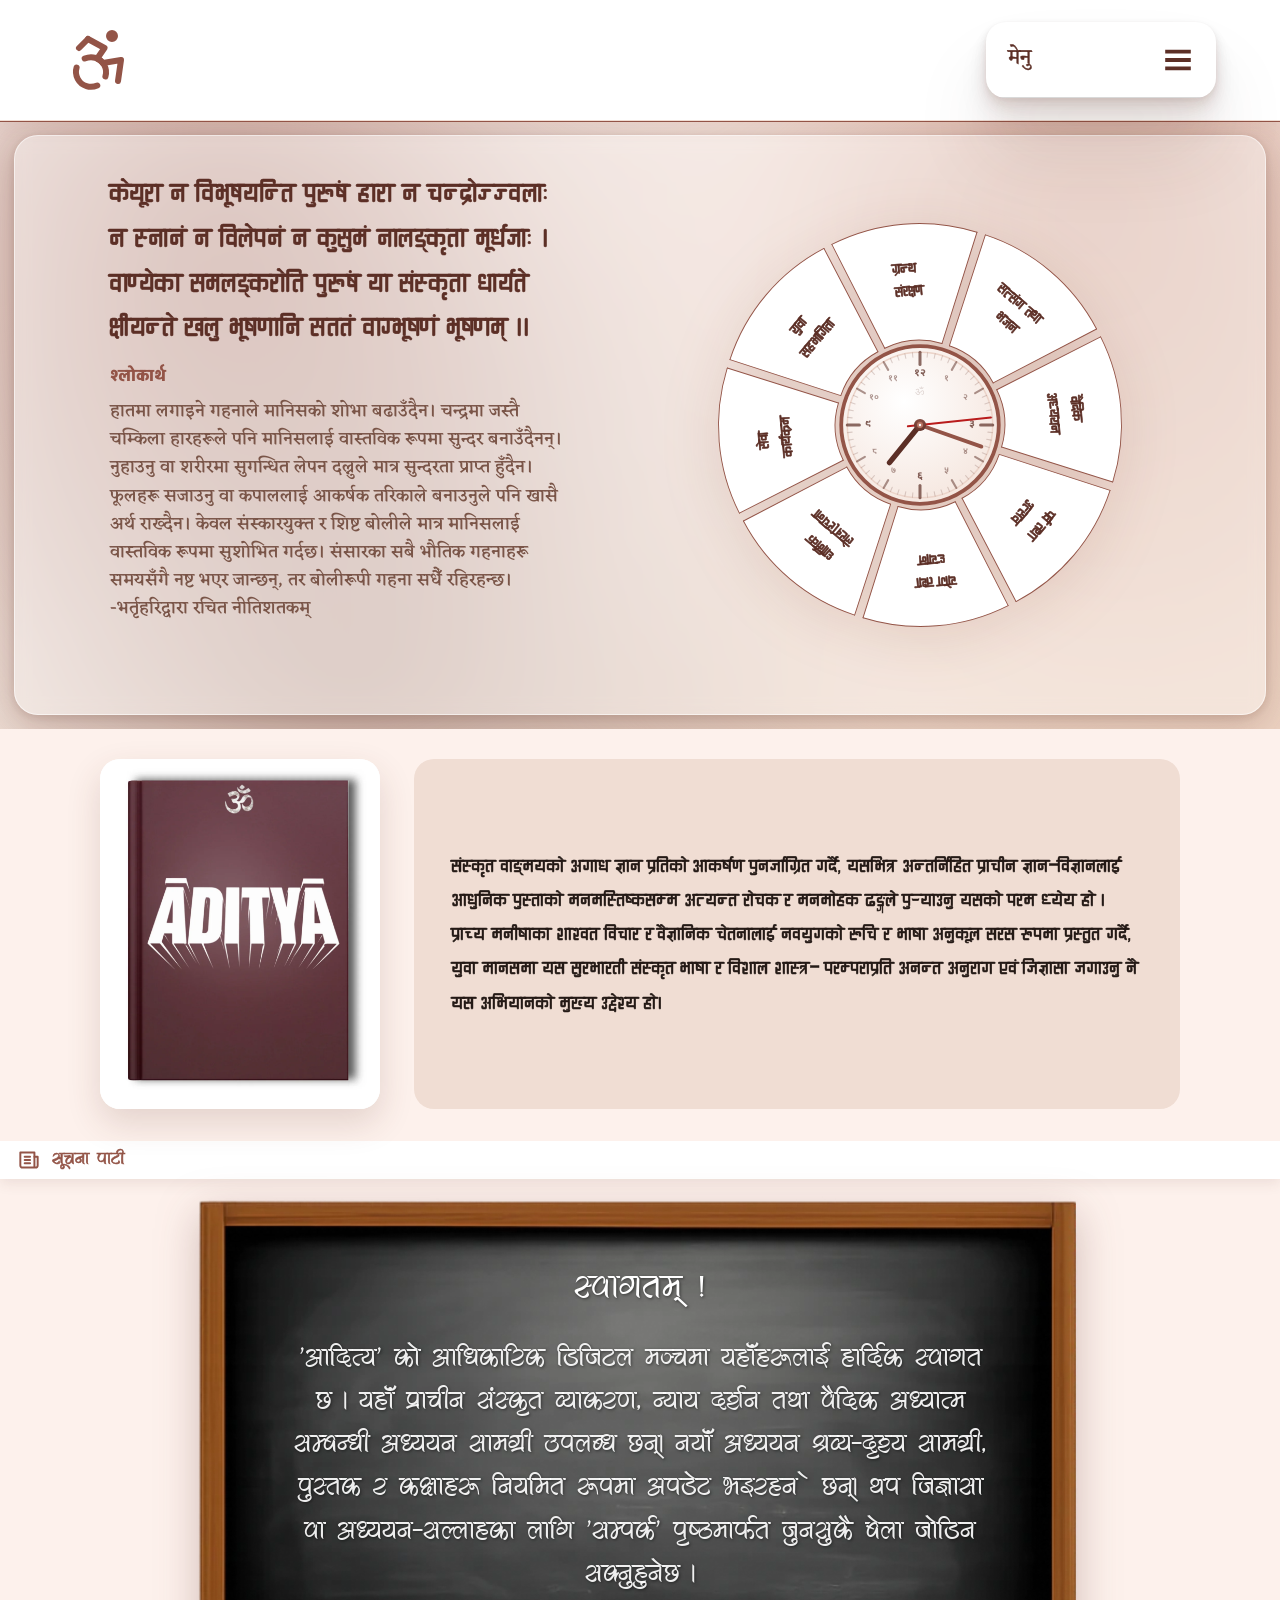
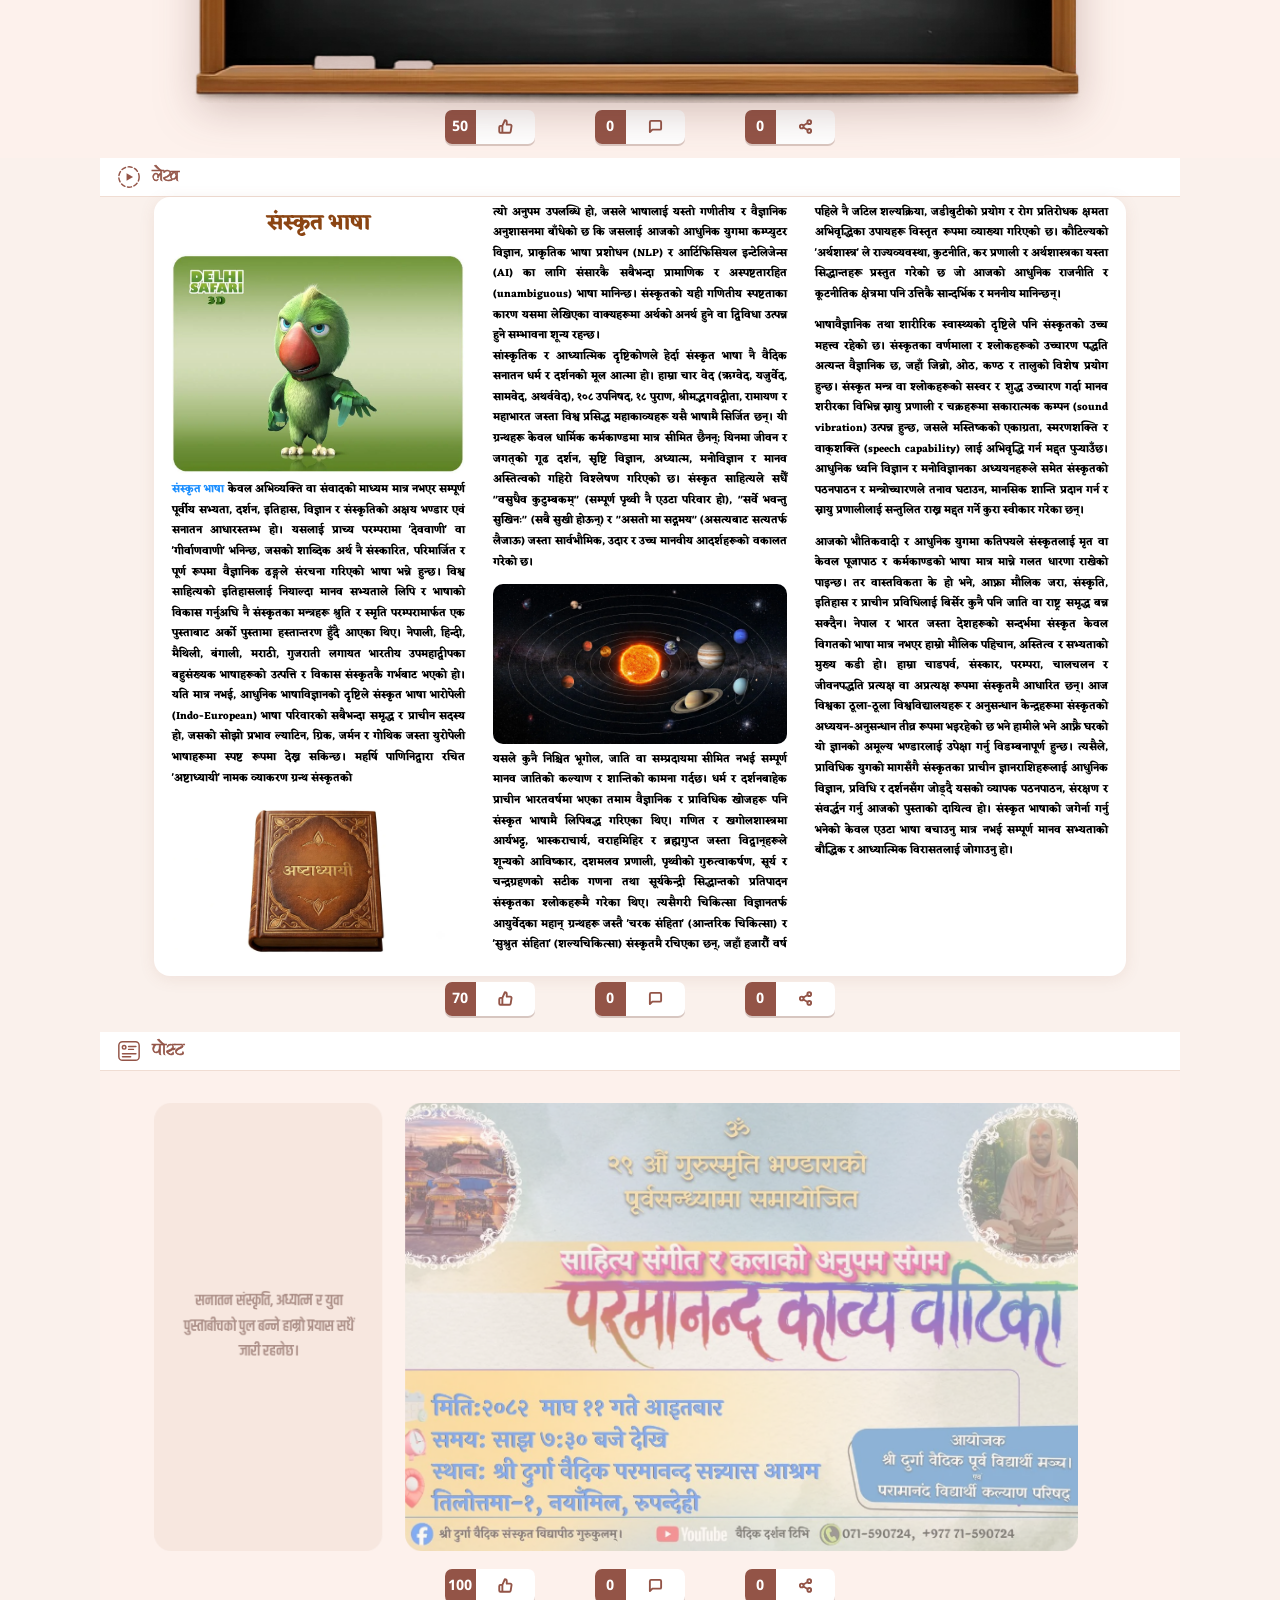
==== commit 8bc0e81e: "पाना-जम्प बक्सबाट १–४४ लेख हटाइयो Co-Authored-By: Claude Sonnet 5.5 <noreply@anthropic.com> Claude-S" ====
--- a/index.html
+++ b/index.html
@@ -53,7 +53,7 @@
 <meta name="apple-mobile-web-app-capable" content="yes">
 <meta name="apple-mobile-web-app-status-bar-style" content="black-translucent">
 <link href="https://fonts.googleapis.com/css2?family=Akshar:wght@400;500;600;700&family=Eczar:wght@400;500;600;700;800&family=Khand:wght@400;500;600;700&family=Noto+Sans+Devanagari:wght@400;600;700;900&family=Noto+Serif+Devanagari:wght@400;700&display=swap" rel="stylesheet">
-<link rel="stylesheet" href="styles.css?v=20261016t" id="themeStylesheet">
+<link rel="stylesheet" href="styles.css?v=20261016u" id="themeStylesheet">
 <style>
   .news-page-inner { max-width: 1080px; margin: 0 auto; padding-top: 14px; }
   .news-feed-section { padding-top: 10px; padding-bottom: 10px; }
@@ -740,7 +740,7 @@
           </div>
           <button type="button" class="bn-btn" id="bnNext" aria-label="अर्को पाना" title="अर्को पाना"><svg viewBox="0 0 24 24"><polyline points="9 18 15 12 9 6"/></svg></button>
           <button type="button" class="bn-btn" id="bnMark" aria-label="बुकमार्क गर्ने" title="यो पाना बुकमार्क गर्ने"><svg viewBox="0 0 24 24"><path d="M19 21l-7-5-7 5V5a2 2 0 0 1 2-2h10a2 2 0 0 1 2 2z"/></svg></button>
-          <div class="bn-jump"><svg class="bn-hash" viewBox="0 0 24 24" aria-hidden="true"><line x1="4" y1="9" x2="20" y2="9"/><line x1="4" y1="15" x2="20" y2="15"/><line x1="10" y1="3" x2="8" y2="21"/><line x1="16" y1="3" x2="14" y2="21"/></svg><input class="bn-input" id="bnInput" type="text" inputmode="numeric" autocomplete="off" aria-label="पाना नम्बर" placeholder="१–१"><button type="button" class="bn-go bn-go-icon" id="bnGo" aria-label="यो पानामा जाने" title="जाने"><svg viewBox="0 0 24 24"><line x1="5" y1="12" x2="19" y2="12"/><polyline points="12 5 19 12 12 19"/></svg></button></div>
+          <div class="bn-jump"><svg class="bn-hash" viewBox="0 0 24 24" aria-hidden="true"><line x1="4" y1="9" x2="20" y2="9"/><line x1="4" y1="15" x2="20" y2="15"/><line x1="10" y1="3" x2="8" y2="21"/><line x1="16" y1="3" x2="14" y2="21"/></svg><input class="bn-input" id="bnInput" type="text" inputmode="numeric" autocomplete="off" aria-label="पाना नम्बर" ><button type="button" class="bn-go bn-go-icon" id="bnGo" aria-label="यो पानामा जाने" title="जाने"><svg viewBox="0 0 24 24"><line x1="5" y1="12" x2="19" y2="12"/><polyline points="12 5 19 12 12 19"/></svg></button></div>
         </div>
         <div class="bn-panel" id="bnPanel"></div>
       </div>
@@ -2040,7 +2040,7 @@
     var lastF = Math.min(n, Math.floor(P / 2));
     btn.prev.classList.toggle('is-idle', !open);
     btn.next.classList.toggle('is-idle', open && f >= lastF);
-    if (input) input.placeholder = '१–' + np(P);
+    if (input) input.setAttribute('aria-label', 'पाना नम्बर (१–' + np(P) + ')');
     var on = false;
     if (open) { var kp = keyPage(f); store(LAST, String(kp)); on = getMarks().indexOf(kp) >= 0; }
     btn.mark.classList.toggle('is-on', on);
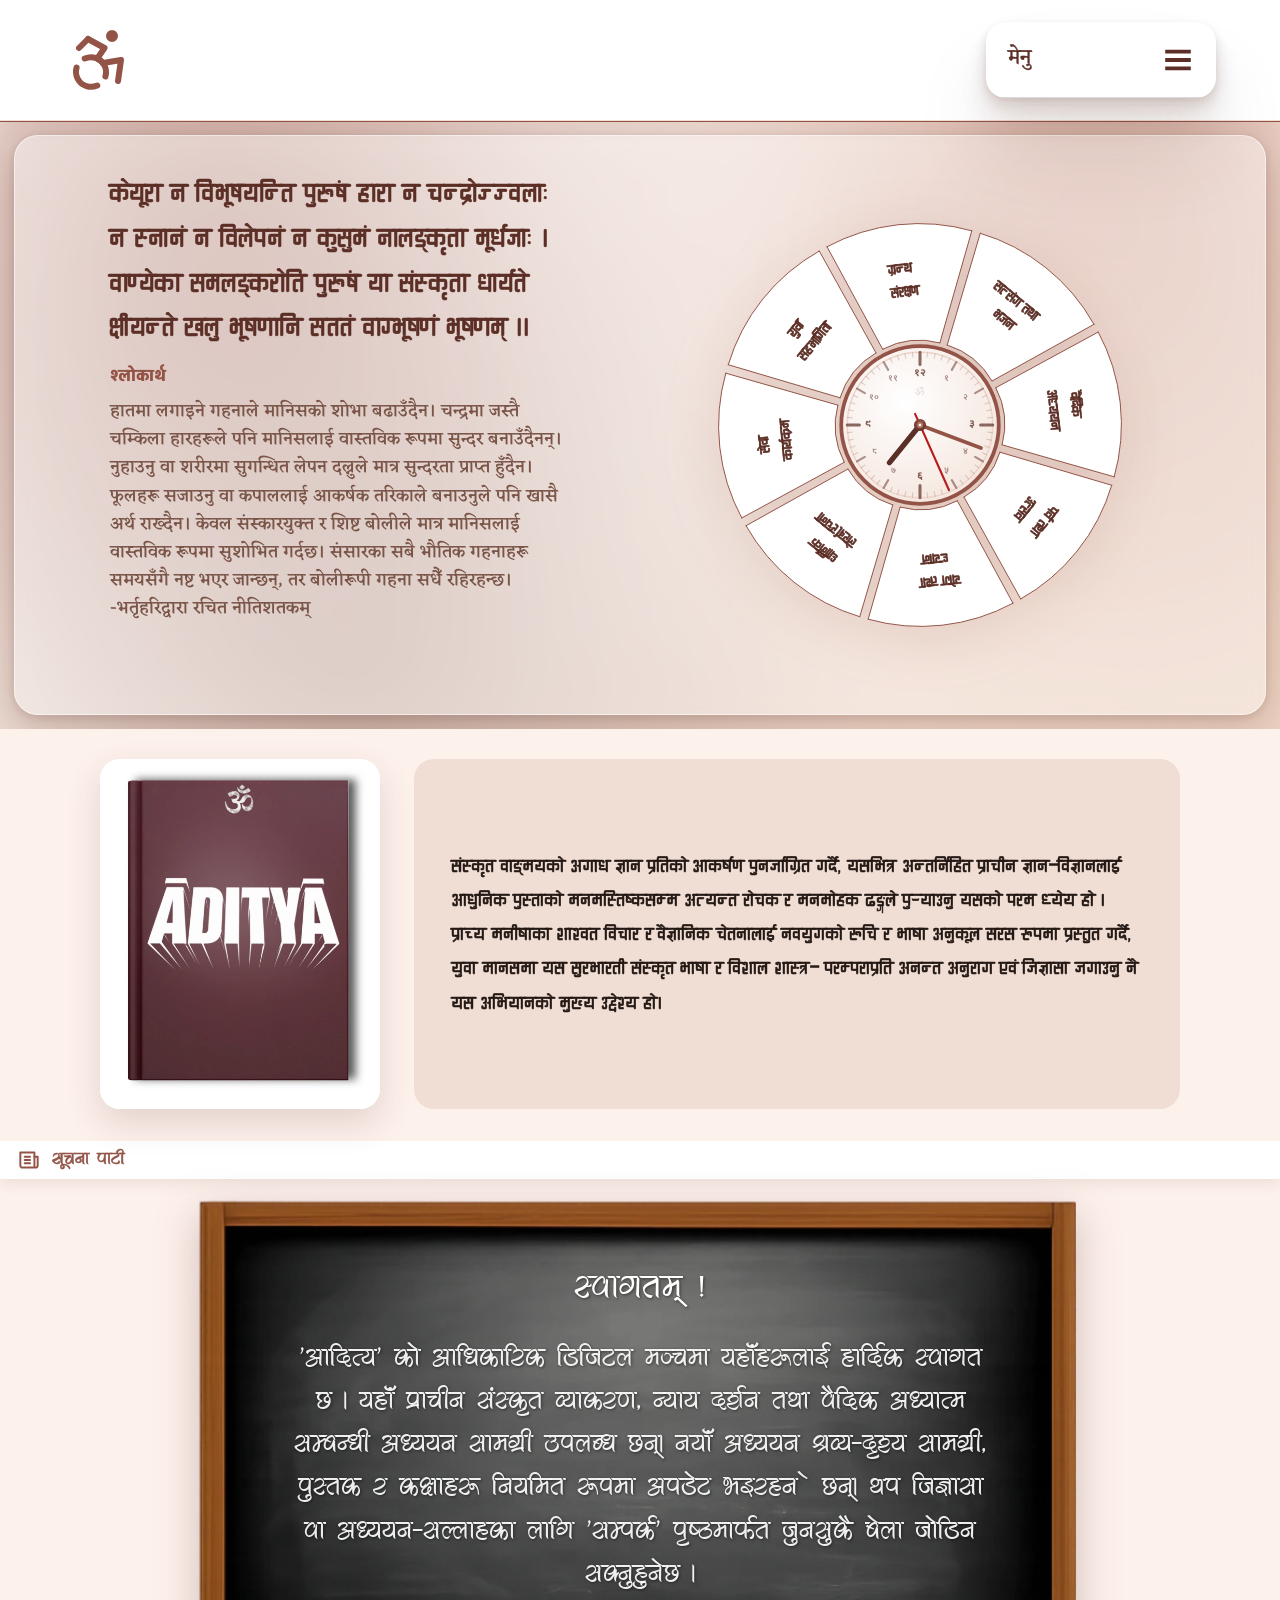
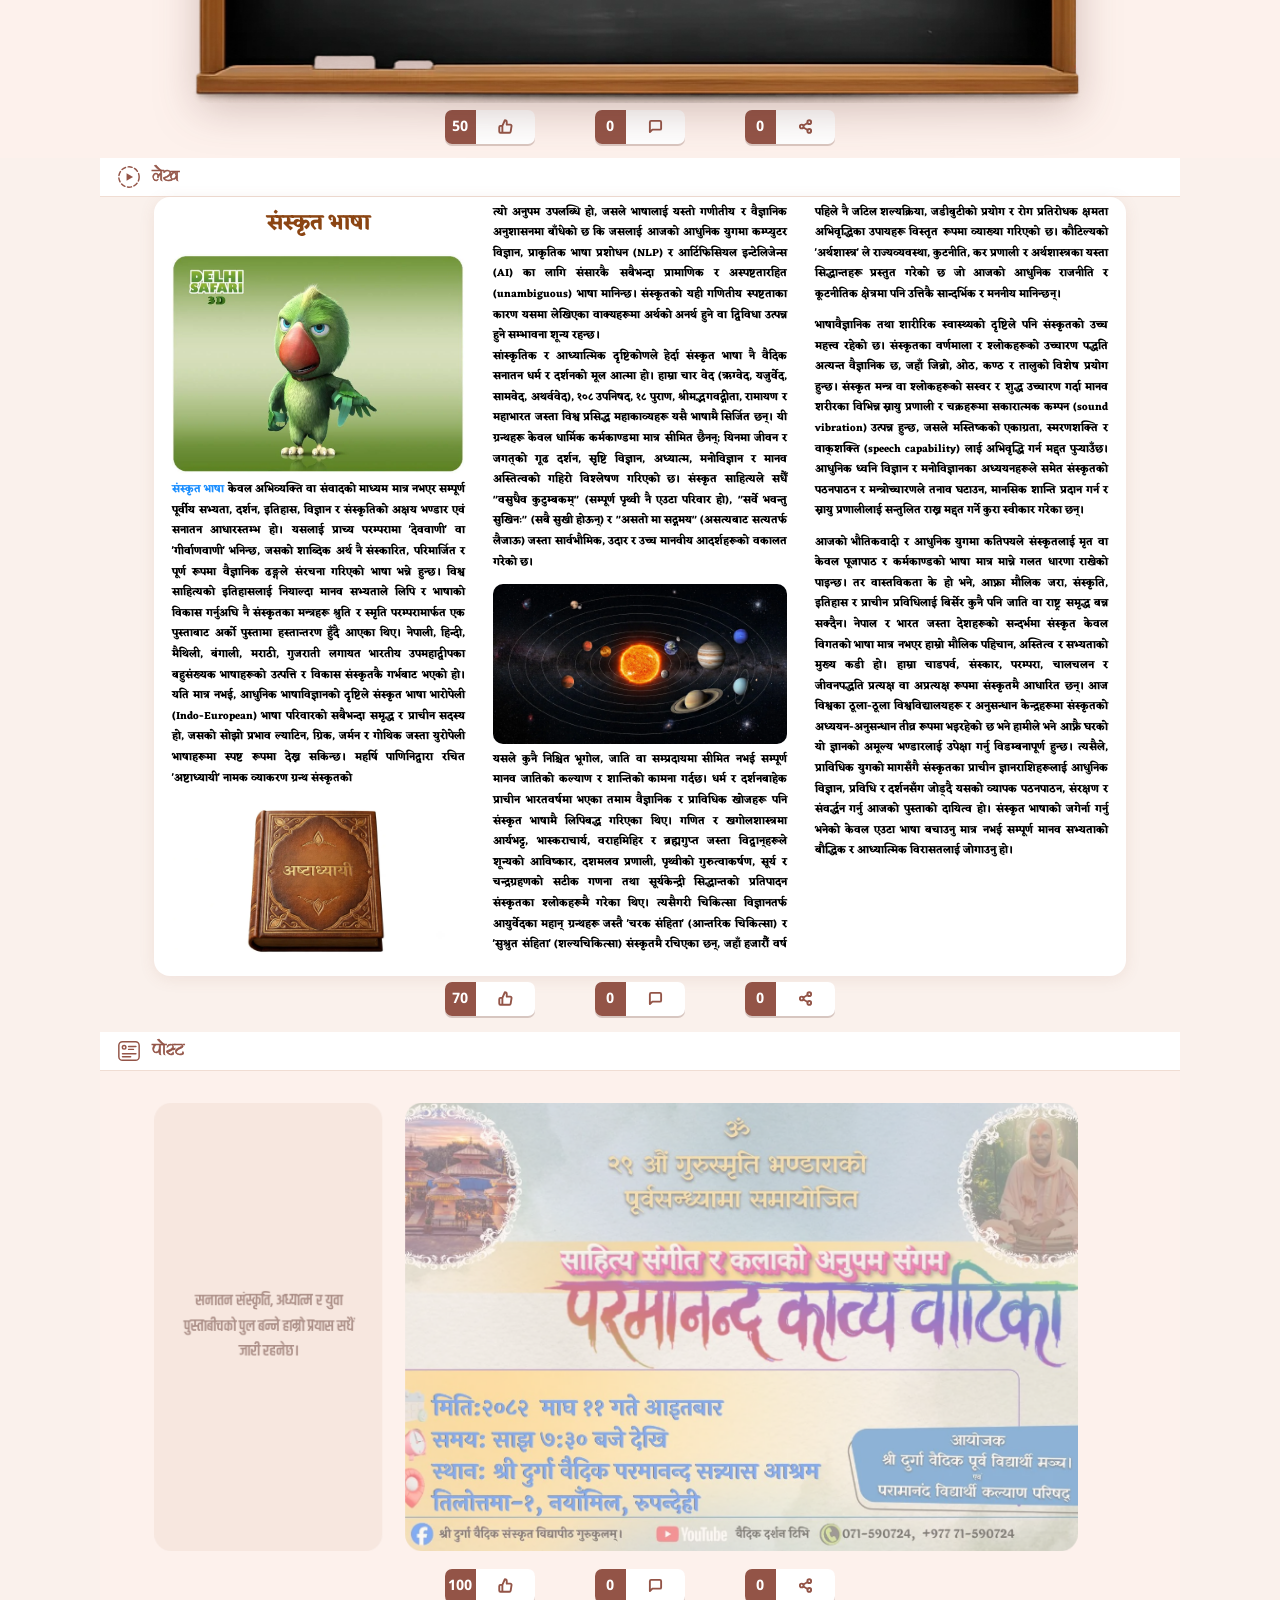
==== commit 8c0a5e8c: "किताब: 'पछिल्लो पटक पढेको पाना' बटन हटाइयो Co-Authored-By: Claude Sonnet 5.5 <noreply@anthropic.com>" ====
--- a/index.html
+++ b/index.html
@@ -53,7 +53,7 @@
 <meta name="apple-mobile-web-app-capable" content="yes">
 <meta name="apple-mobile-web-app-status-bar-style" content="black-translucent">
 <link href="https://fonts.googleapis.com/css2?family=Akshar:wght@400;500;600;700&family=Eczar:wght@400;500;600;700;800&family=Khand:wght@400;500;600;700&family=Noto+Sans+Devanagari:wght@400;600;700;900&family=Noto+Serif+Devanagari:wght@400;700&display=swap" rel="stylesheet">
-<link rel="stylesheet" href="styles.css?v=20261016u" id="themeStylesheet">
+<link rel="stylesheet" href="styles.css?v=20261016v" id="themeStylesheet">
 <style>
   .news-page-inner { max-width: 1080px; margin: 0 auto; padding-top: 14px; }
   .news-feed-section { padding-top: 10px; padding-bottom: 10px; }
@@ -1978,7 +1978,6 @@
   /* सधैं खुला रहने बुकमार्क सूची */
   function renderList() {
     var P = totalPages(), marks = getMarks(), html = '';
-    if (resumeP > 1 && resumeP <= P) html += '<span class="bn-chipwrap"><button type="button" class="bn-chip" data-go="' + resumeP + '">↺ पछिल्लो पटक पढेको: पाना ' + spreadLabel(resumeP, P) + '</button></span>';
     marks.forEach(function (p) {
       if (p > P) return;
       html += '<span class="bn-chipwrap"><button type="button" class="bn-chip" data-go="' + p + '">🔖 पाना ' + spreadLabel(p, P) + '</button><button type="button" class="bn-chip bn-del" data-del="' + p + '" aria-label="बुकमार्क हटाउने">✕</button></span>';
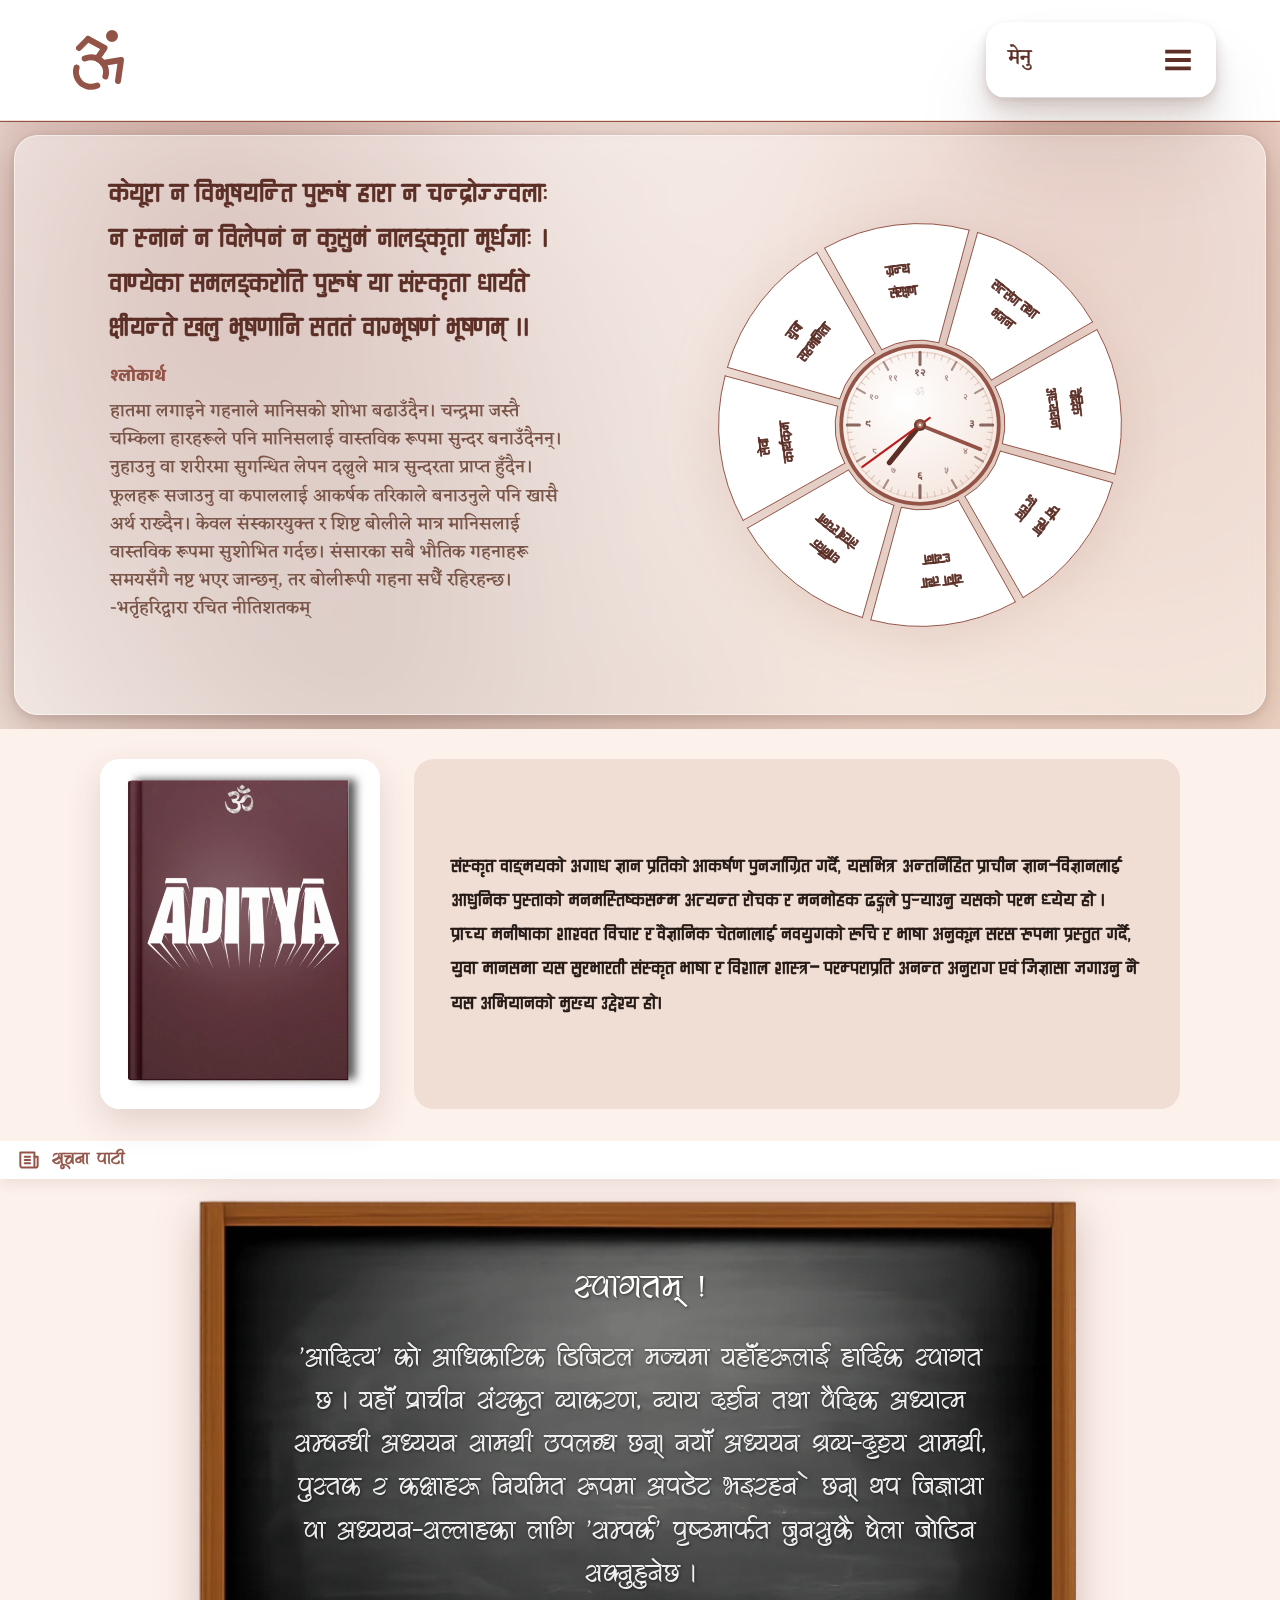
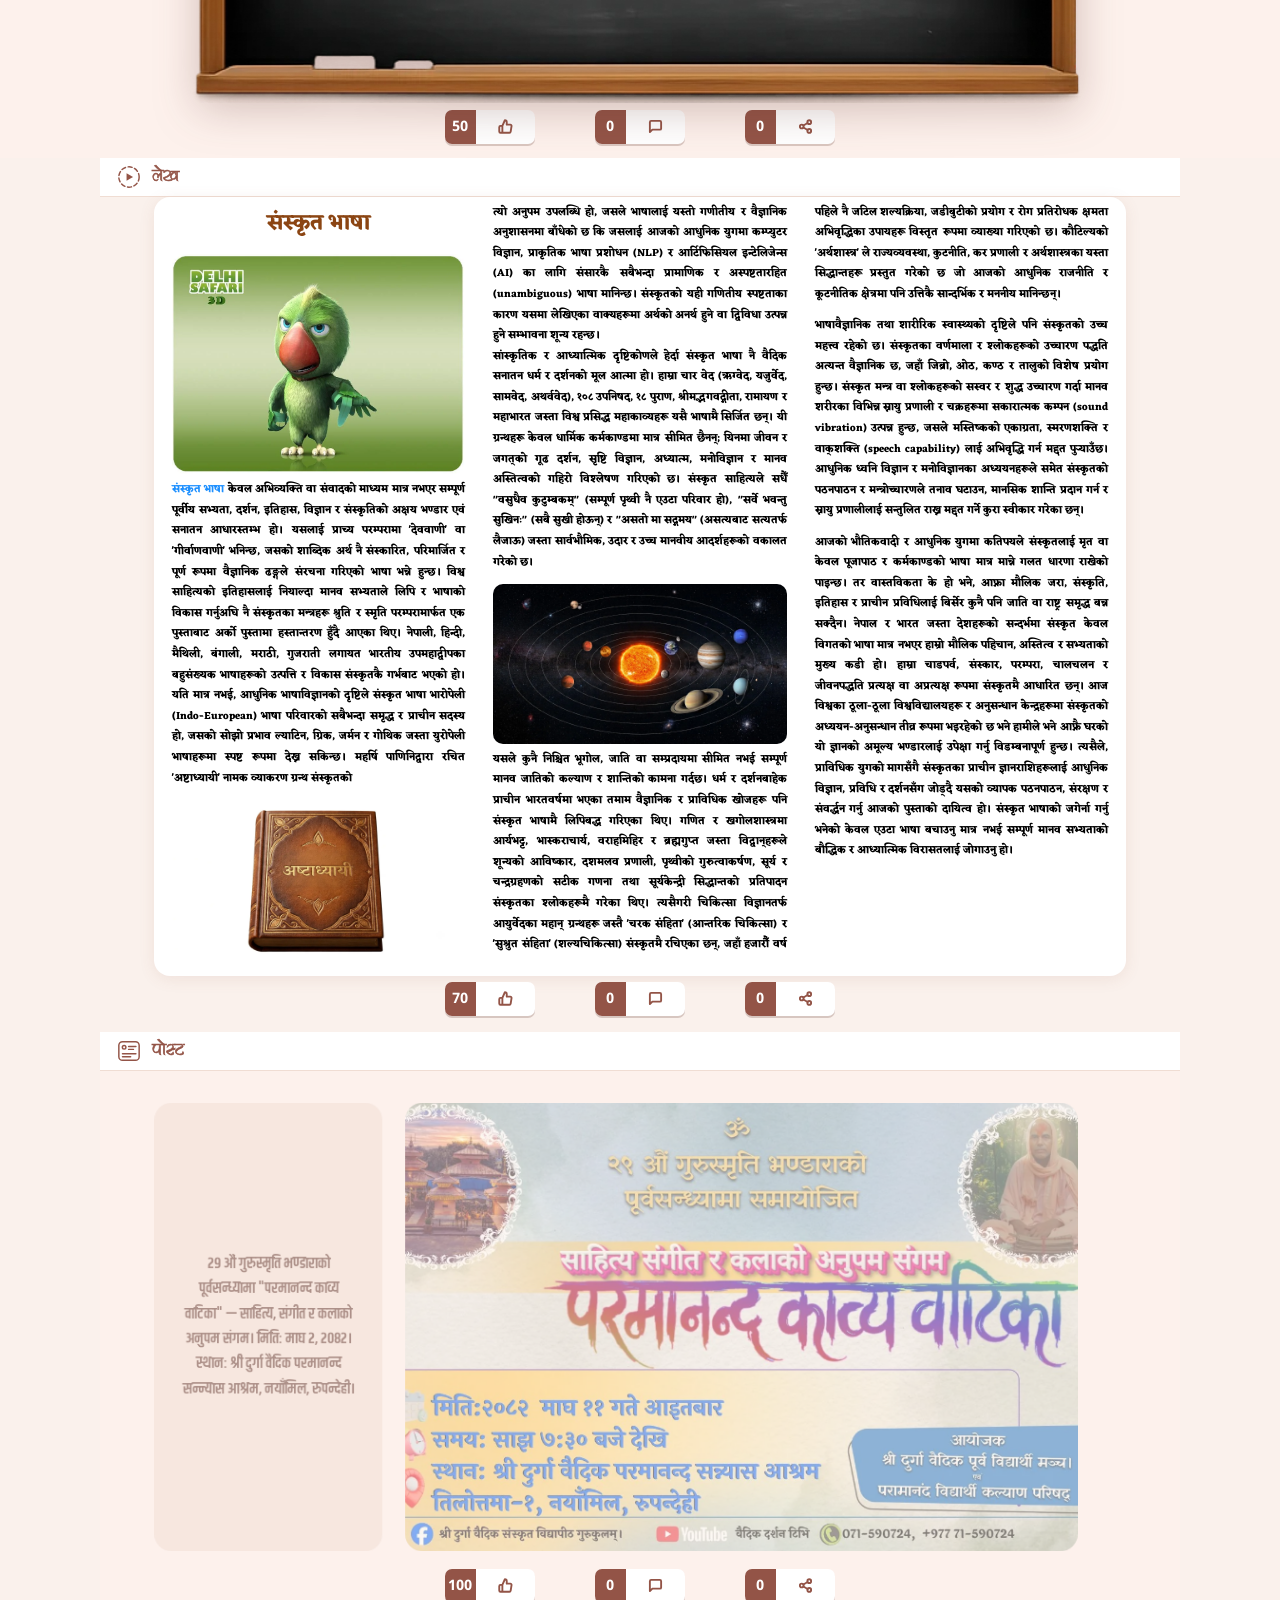
==== commit ca6d7651: "किताब: दोस्रो लाइन (बुकमार्क सूची) पूरै हटाइयो Co-Authored-By: Claude Sonnet 5.5 <noreply@anthropic." ====
--- a/index.html
+++ b/index.html
@@ -53,7 +53,7 @@
 <meta name="apple-mobile-web-app-capable" content="yes">
 <meta name="apple-mobile-web-app-status-bar-style" content="black-translucent">
 <link href="https://fonts.googleapis.com/css2?family=Akshar:wght@400;500;600;700&family=Eczar:wght@400;500;600;700;800&family=Khand:wght@400;500;600;700&family=Noto+Sans+Devanagari:wght@400;600;700;900&family=Noto+Serif+Devanagari:wght@400;700&display=swap" rel="stylesheet">
-<link rel="stylesheet" href="styles.css?v=20261016v" id="themeStylesheet">
+<link rel="stylesheet" href="styles.css?v=20261016w" id="themeStylesheet">
 <style>
   .news-page-inner { max-width: 1080px; margin: 0 auto; padding-top: 14px; }
   .news-feed-section { padding-top: 10px; padding-bottom: 10px; }
@@ -1976,14 +1976,7 @@
   function goToPage(p) { var P = totalPages(); p = Math.max(1, Math.min(P, p)); goTo(Math.floor(p / 2), true); }
 
   /* सधैं खुला रहने बुकमार्क सूची */
-  function renderList() {
-    var P = totalPages(), marks = getMarks(), html = '';
-    marks.forEach(function (p) {
-      if (p > P) return;
-      html += '<span class="bn-chipwrap"><button type="button" class="bn-chip" data-go="' + p + '">🔖 पाना ' + spreadLabel(p, P) + '</button><button type="button" class="bn-chip bn-del" data-del="' + p + '" aria-label="बुकमार्क हटाउने">✕</button></span>';
-    });
-    panel.innerHTML = html; panel.hidden = !html;
-  }
+  function renderList() { panel.innerHTML = ''; panel.hidden = true; }   // दोस्रो लाइनको सूची हटाइएको
 
   /* ज़िपर स्लाइडर: ०=मुखपृष्ठ (बन्द), त्यसपछि प्रत्येक स्प्रेड — तानेर सुरु/अन्त्यसम्म जाने */
   function maxK() { var n = sheets(); return n ? Math.min(n, Math.floor(totalPages() / 2)) + 1 : 0; }
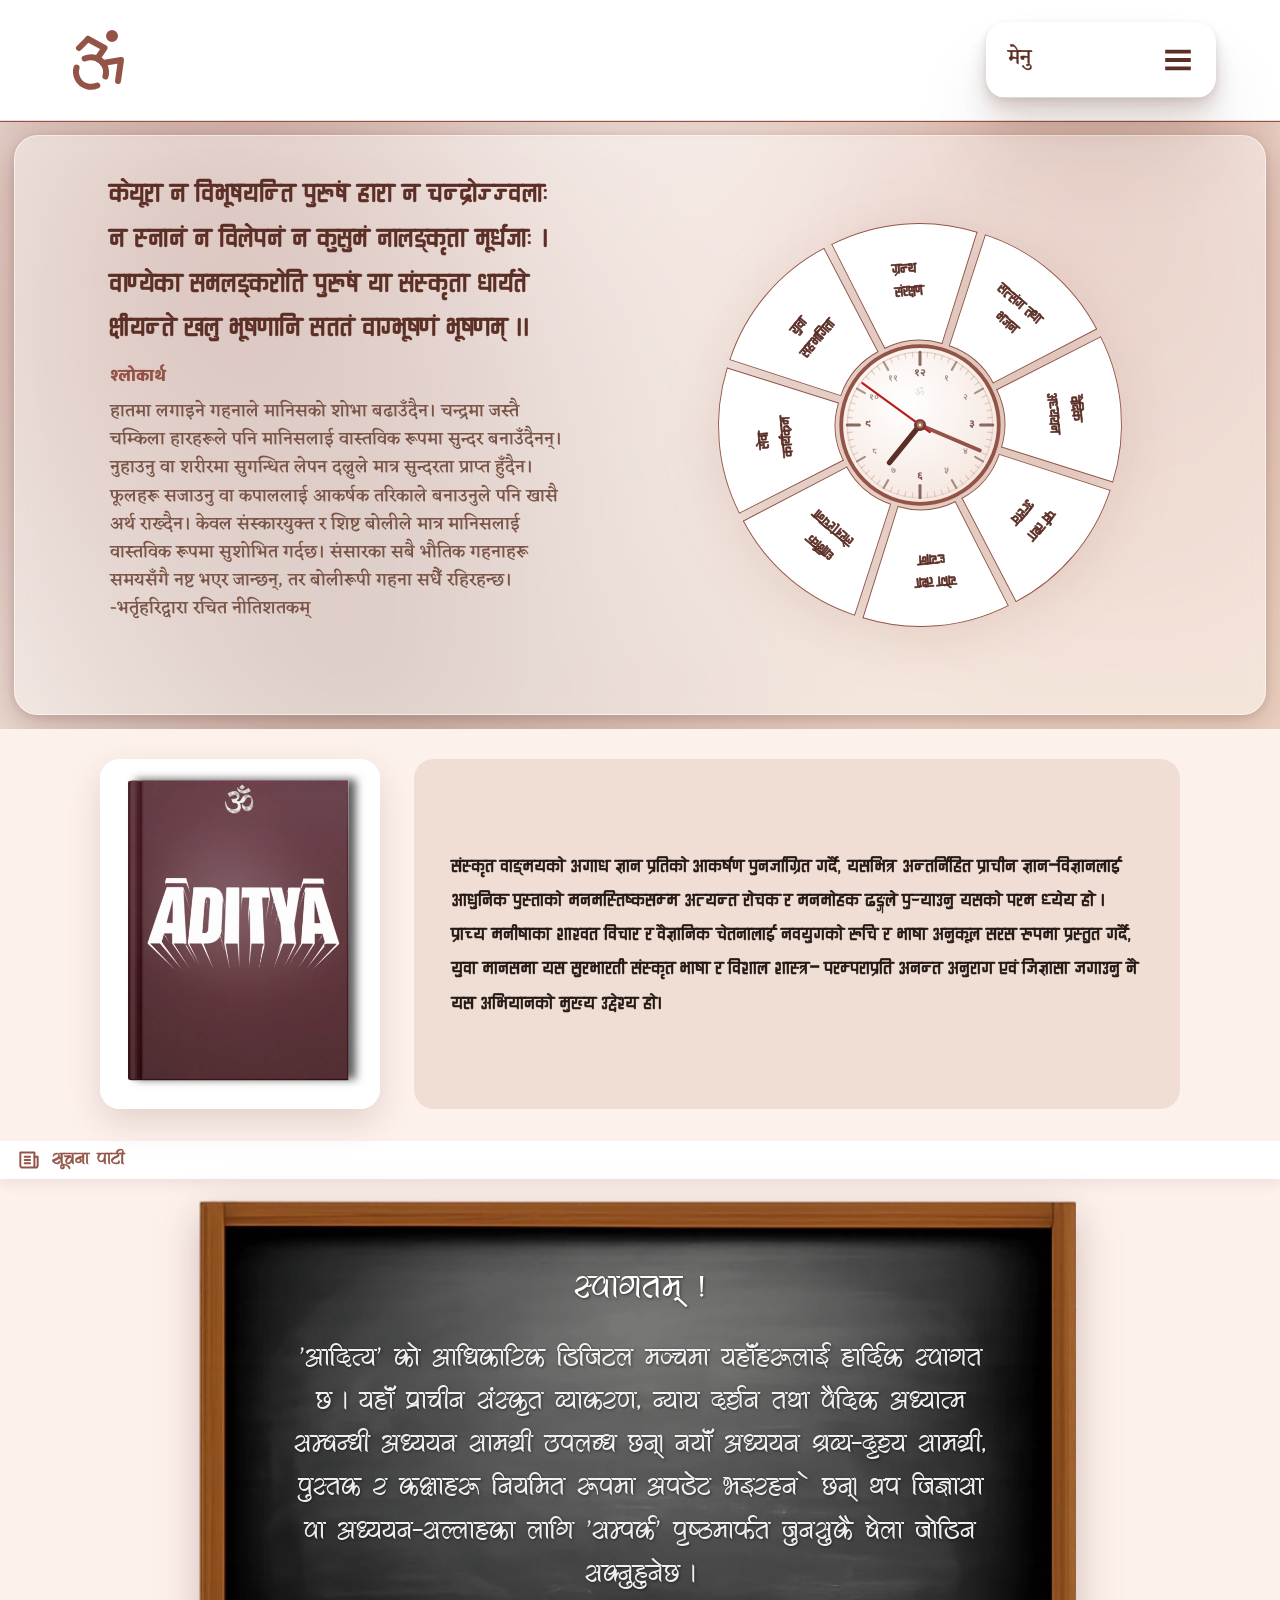
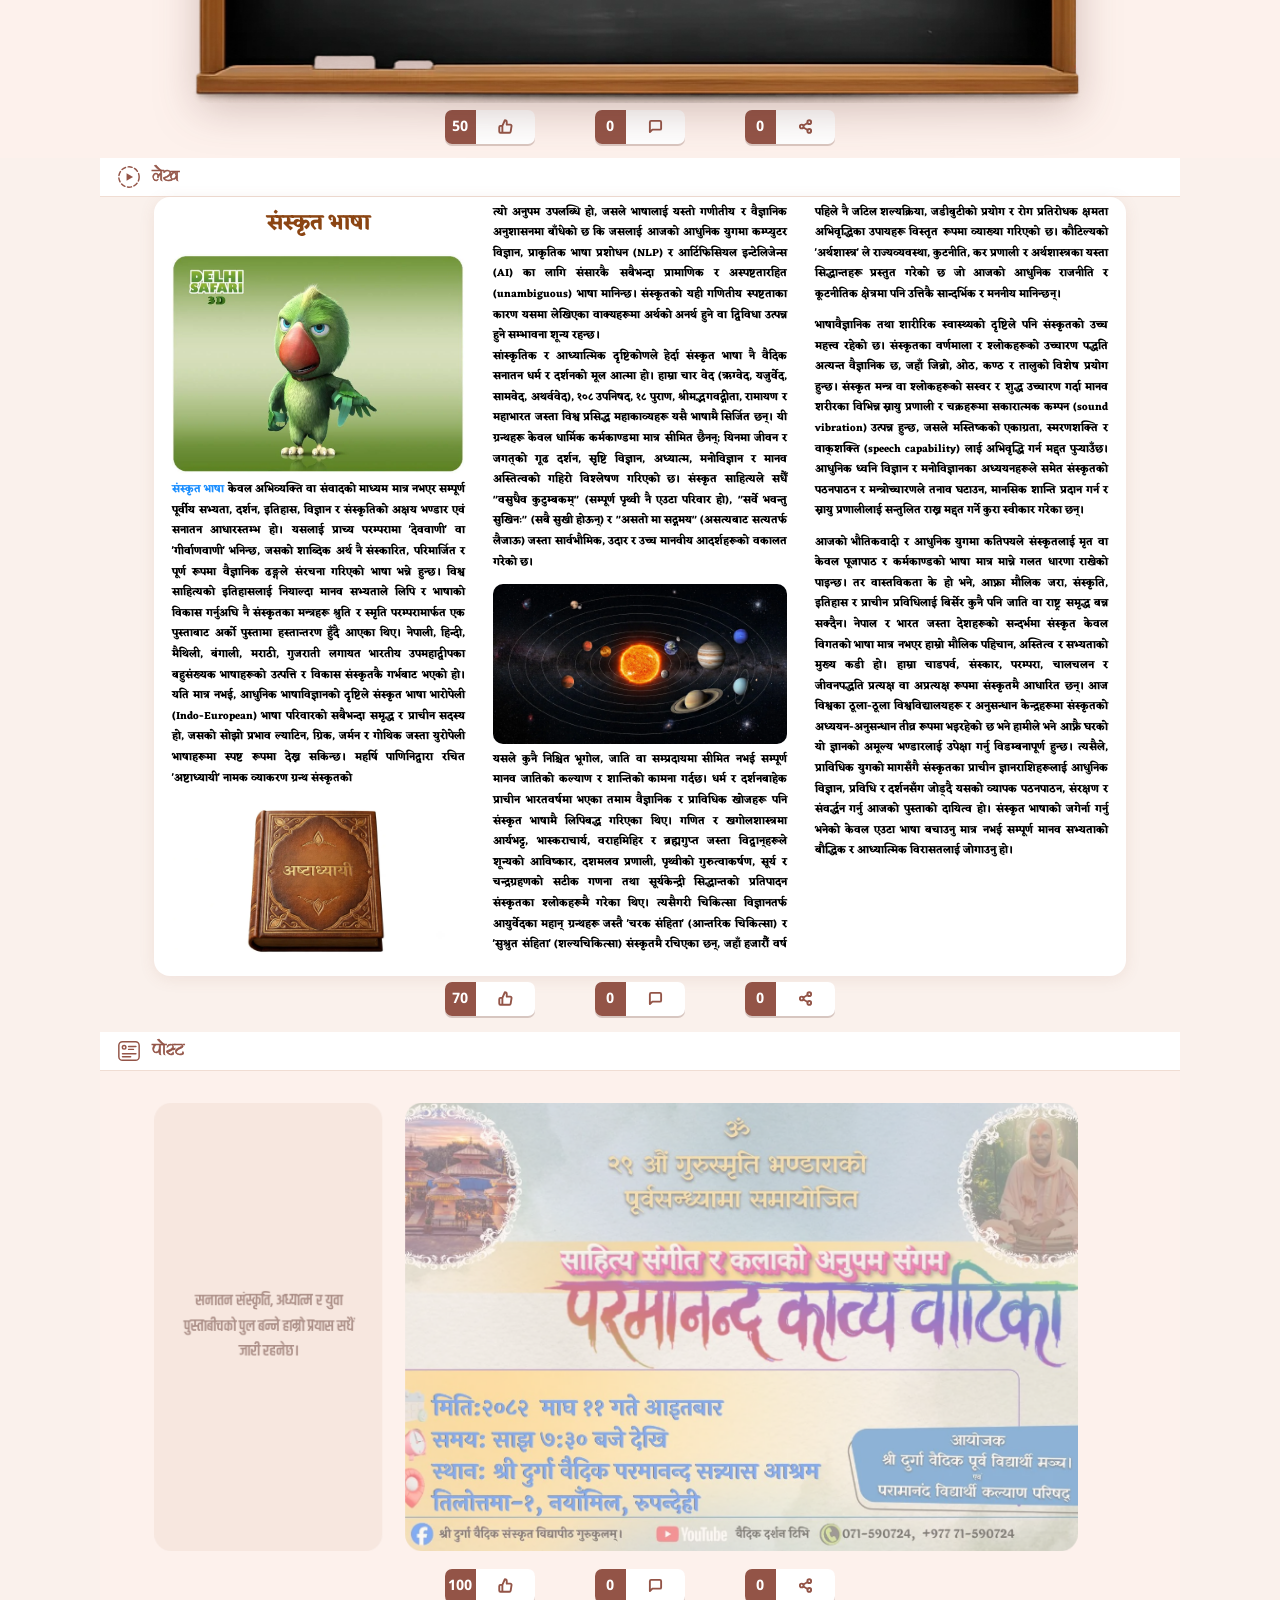
==== commit 02f70f93: "मेनुमा खेल थपियो — साइटकै हेडरमुनि, sandbox iframe भित्र (ट्र्याकर र Clever नक्कल हटाइएको) Co-Author" ====
--- a/index.html
+++ b/index.html
@@ -53,7 +53,7 @@
 <meta name="apple-mobile-web-app-capable" content="yes">
 <meta name="apple-mobile-web-app-status-bar-style" content="black-translucent">
 <link href="https://fonts.googleapis.com/css2?family=Akshar:wght@400;500;600;700&family=Eczar:wght@400;500;600;700;800&family=Khand:wght@400;500;600;700&family=Noto+Sans+Devanagari:wght@400;600;700;900&family=Noto+Serif+Devanagari:wght@400;700&display=swap" rel="stylesheet">
-<link rel="stylesheet" href="styles.css?v=20261016w" id="themeStylesheet">
+<link rel="stylesheet" href="styles.css?v=20261016x" id="themeStylesheet">
 <style>
   .news-page-inner { max-width: 1080px; margin: 0 auto; padding-top: 14px; }
   .news-feed-section { padding-top: 10px; padding-bottom: 10px; }
@@ -238,7 +238,8 @@
   html[data-vs="news"] [data-view]:not([data-view="news"]),
   html[data-vs="book"] [data-view]:not([data-view="book"]),
   html[data-vs="poems"] [data-view]:not([data-view="poems"]),
-  html[data-vs="about"] [data-view]:not([data-view="about"]) {
+  html[data-vs="about"] [data-view]:not([data-view="about"]),
+  html[data-vs="game"] [data-view]:not([data-view="game"]) {
     position: absolute !important; left: -20000px; top: 0; width: min(100vw, 1080px); height: 0 !important;
     overflow: hidden !important; visibility: hidden !important; pointer-events: none !important;
   }
@@ -253,7 +254,7 @@
   .menu-nav-link.active { background: var(--sky); color: var(--blue-dark); }
   .menu-sep { height: 1px; background: #f0ddd3; margin: 4px 0 8px; }
 </style>
-<script>(function(){var m=/view=(showcase|news|book|poems|about)/.exec(location.hash||"");document.documentElement.setAttribute("data-vs",m?((m[1]==="showcase"||m[1]==="news")?"home":m[1]):"home");})();</script>
+<script>(function(){var m=/view=(showcase|news|book|poems|about|game)/.exec(location.hash||"");document.documentElement.setAttribute("data-vs",m?((m[1]==="showcase"||m[1]==="news")?"home":m[1]):"home");})();</script>
 </head>
 <body>
 
@@ -284,6 +285,7 @@
         <a class="menu-nav-link" href="#view=home" data-go="home" aria-label="गृहपृष्ठ" title="गृहपृष्ठ"><svg width="26" height="26" viewBox="0 0 24 24" fill="none" stroke="currentColor" stroke-width="1.9" stroke-linecap="round" stroke-linejoin="round" aria-hidden="true"><path d="M3 11.5 12 4l9 7.5"/><path d="M5.5 10v10h13V10"/><path d="M10 20v-6h4v6"/></svg></a>
         <a class="menu-nav-link" href="#view=book" data-go="book" aria-label="किताब" title="किताब"><svg width="26" height="26" viewBox="0 0 24 24" fill="none" stroke="currentColor" stroke-width="1.9" stroke-linecap="round" stroke-linejoin="round" aria-hidden="true"><path d="M12 6c-2-1.5-5-2-8-2v14c3 0 6 .5 8 2 2-1.5 5-2 8-2V4c-3 0-6 .5-8 2z"/><path d="M12 6v14"/></svg></a>
         <a class="menu-nav-link" href="#view=about" data-go="about" aria-label="बारेमा" title="बारेमा"><svg width="26" height="26" viewBox="0 0 24 24" fill="none" stroke="currentColor" stroke-width="1.9" stroke-linecap="round" stroke-linejoin="round" aria-hidden="true"><circle cx="12" cy="12" r="9"/><path d="M12 11v6"/><circle cx="12" cy="7.8" r=".6" fill="currentColor"/></svg></a>
+        <a class="menu-nav-link" href="#view=game" data-go="game" aria-label="खेल" title="खेल"><svg width="26" height="26" viewBox="0 0 24 24" fill="none" stroke="currentColor" stroke-width="1.9" stroke-linecap="round" stroke-linejoin="round" aria-hidden="true"><rect x="2.5" y="7" width="19" height="11" rx="5.5"/><path d="M7.5 10.5v4M5.5 12.5h4"/><circle cx="15.5" cy="11.5" r=".9" fill="currentColor"/><circle cx="18" cy="14" r=".9" fill="currentColor"/></svg></a>
       </nav>
       <div class="menu-sep"></div>
       <div class="theme-picker">
@@ -487,11 +489,12 @@
 }
 // ── ☰ मेनुबाट भाग खोल्ने (गृहपृष्ठ / झलक / समाचार / किताब / प्रतीक साहित्य सङ्ग्रह) ──
 (function(){
-  function current(){ var m = /view=(showcase|news|book|poems|about)/.exec(location.hash || ''); return m ? ((m[1] === 'showcase' || m[1] === 'news') ? 'home' : m[1]) : 'home'; }
+  function current(){ var m = /view=(showcase|news|book|poems|about|game)/.exec(location.hash || ''); return m ? ((m[1] === 'showcase' || m[1] === 'news') ? 'home' : m[1]) : 'home'; }
   function apply(){
     var v = current();
     document.documentElement.setAttribute('data-vs', v);
     Array.prototype.forEach.call(document.querySelectorAll('.menu-nav-link'), function(a){ a.classList.toggle('active', a.getAttribute('data-go') === v); });
+    var gf = document.getElementById('gameFrame'); if (v === 'game' && gf && !gf.getAttribute('src')) gf.setAttribute('src', gf.getAttribute('data-src'));   // खेल खोल्दा मात्र लोड हुने
     window.scrollTo(0, 0);
     // देखिएपछि किताब/हिरो आदिले आफ्नो साइज फेरि नाप्न
     requestAnimationFrame(function(){ window.dispatchEvent(new Event('resize')); });
@@ -625,6 +628,11 @@
 
 <footer class="site-copy" data-view="about"><div class="nm-card" id="copyText" aria-label="© २०२६ प्रतीक अध्यात्म सञ्जाल · सर्वाधिकार सुरक्षित">© २०२६ प्रतीक अध्यात्म सञ्जाल · सर्वाधिकार सुरक्षित</div></footer>
 
+
+<!-- खेल (☰ मेनुबाट खुल्ने view) — अलग (sandbox) iframe भित्र; साइटको डेटा/टोकन छुन नसक्ने -->
+<section id="gameView" data-view="game">
+  <iframe id="gameFrame" data-src="gnmath.html" title="खेल" sandbox="allow-scripts allow-popups allow-forms allow-downloads allow-pointer-lock" referrerpolicy="no-referrer"></iframe>
+</section>
 
 <!-- समाचार + किताब + विज्ञापन (news.html बाट गृहपृष्ठमा सारिएको) -->
 <div class="news-page-inner">
--- a/styles.css
+++ b/styles.css
@@ -1249,3 +1249,7 @@
 /* पाना-जम्प: बाहिरी दोहोरो बक्स र # हटाइयो — इनपुट र जाने बटन मात्र */
 #bookNav .bn-row-zip .bn-jump { background: none; box-shadow: none; border: 0; padding: 0; gap: 6px; }
 #bookNav .bn-row-zip .bn-jump .bn-hash { display: none; }
+
+/* खेल दृश्य — साइटकै हेडर मुनि पूरा स्क्रिन */
+#gameView { background: #fff; }
+#gameFrame { display: block; width: 100%; height: calc(100vh - 56px); height: calc(100dvh - 56px); border: 0; background: #fff; }
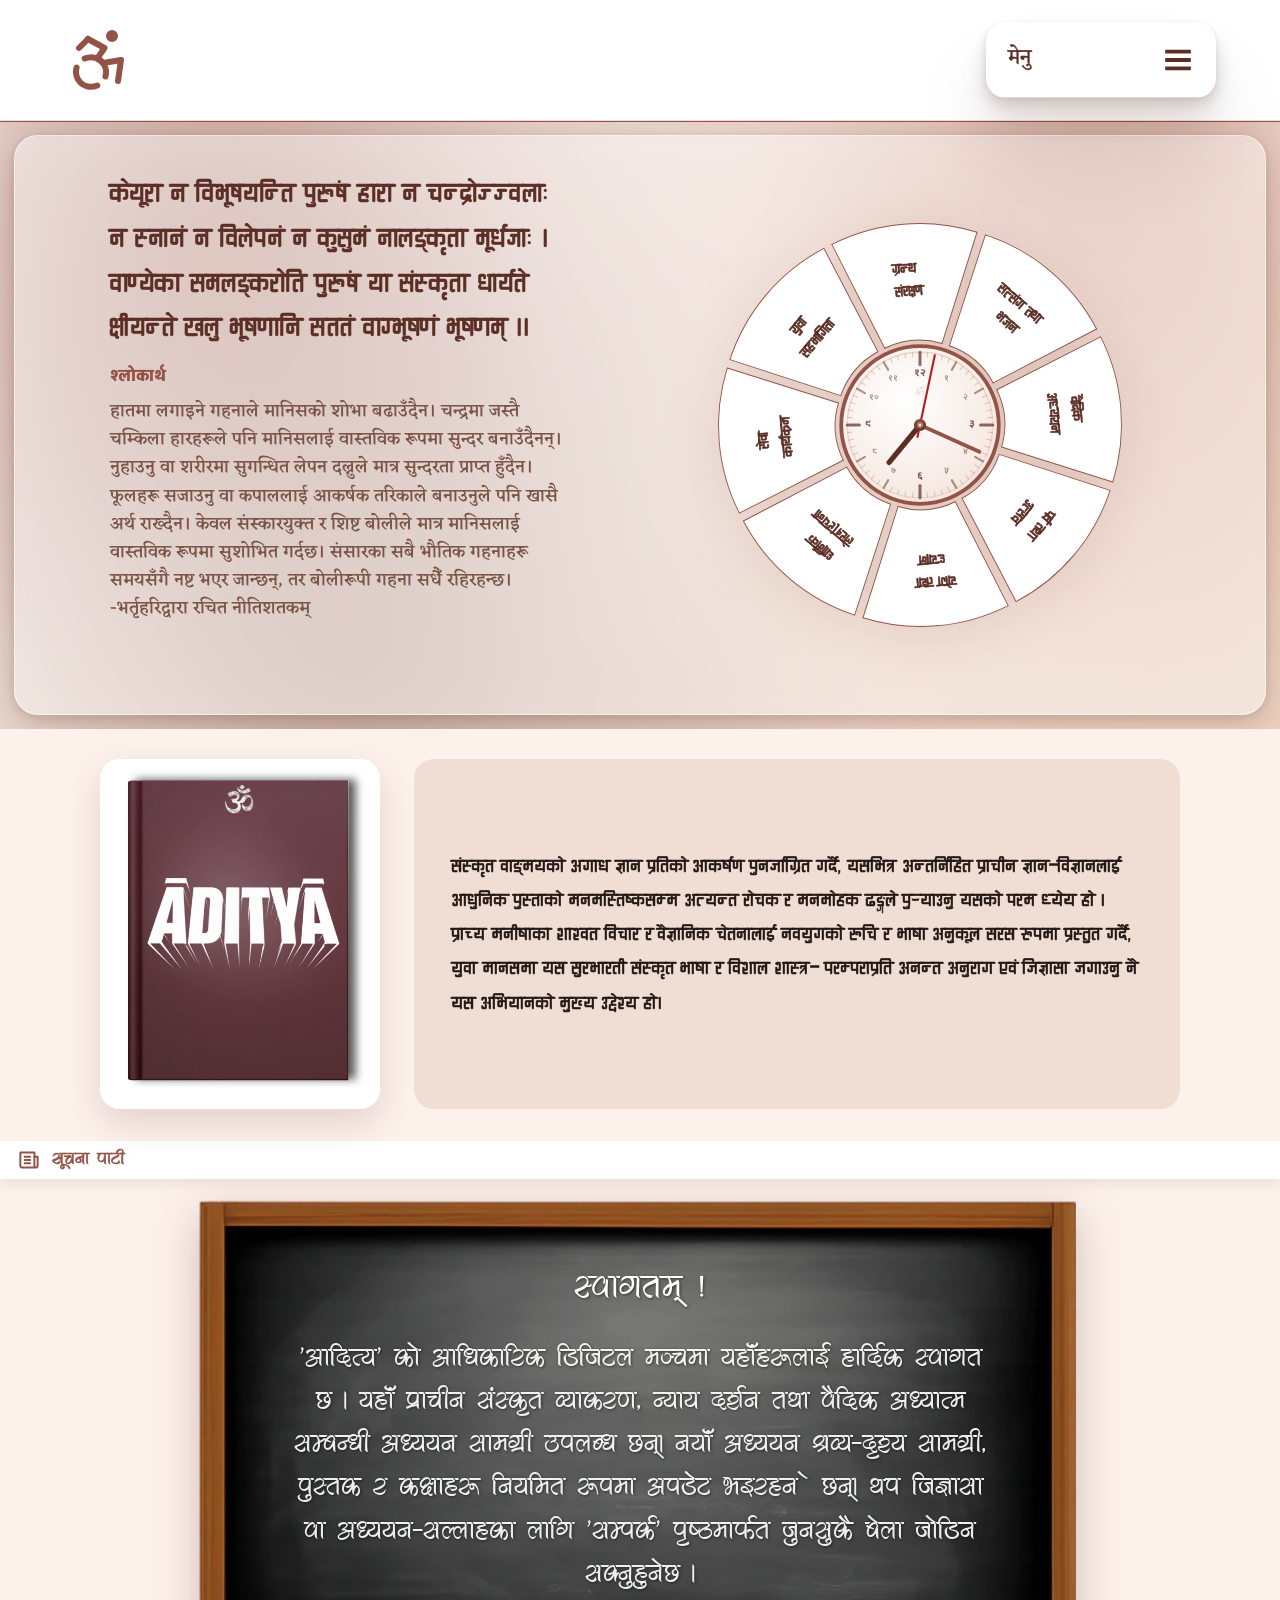
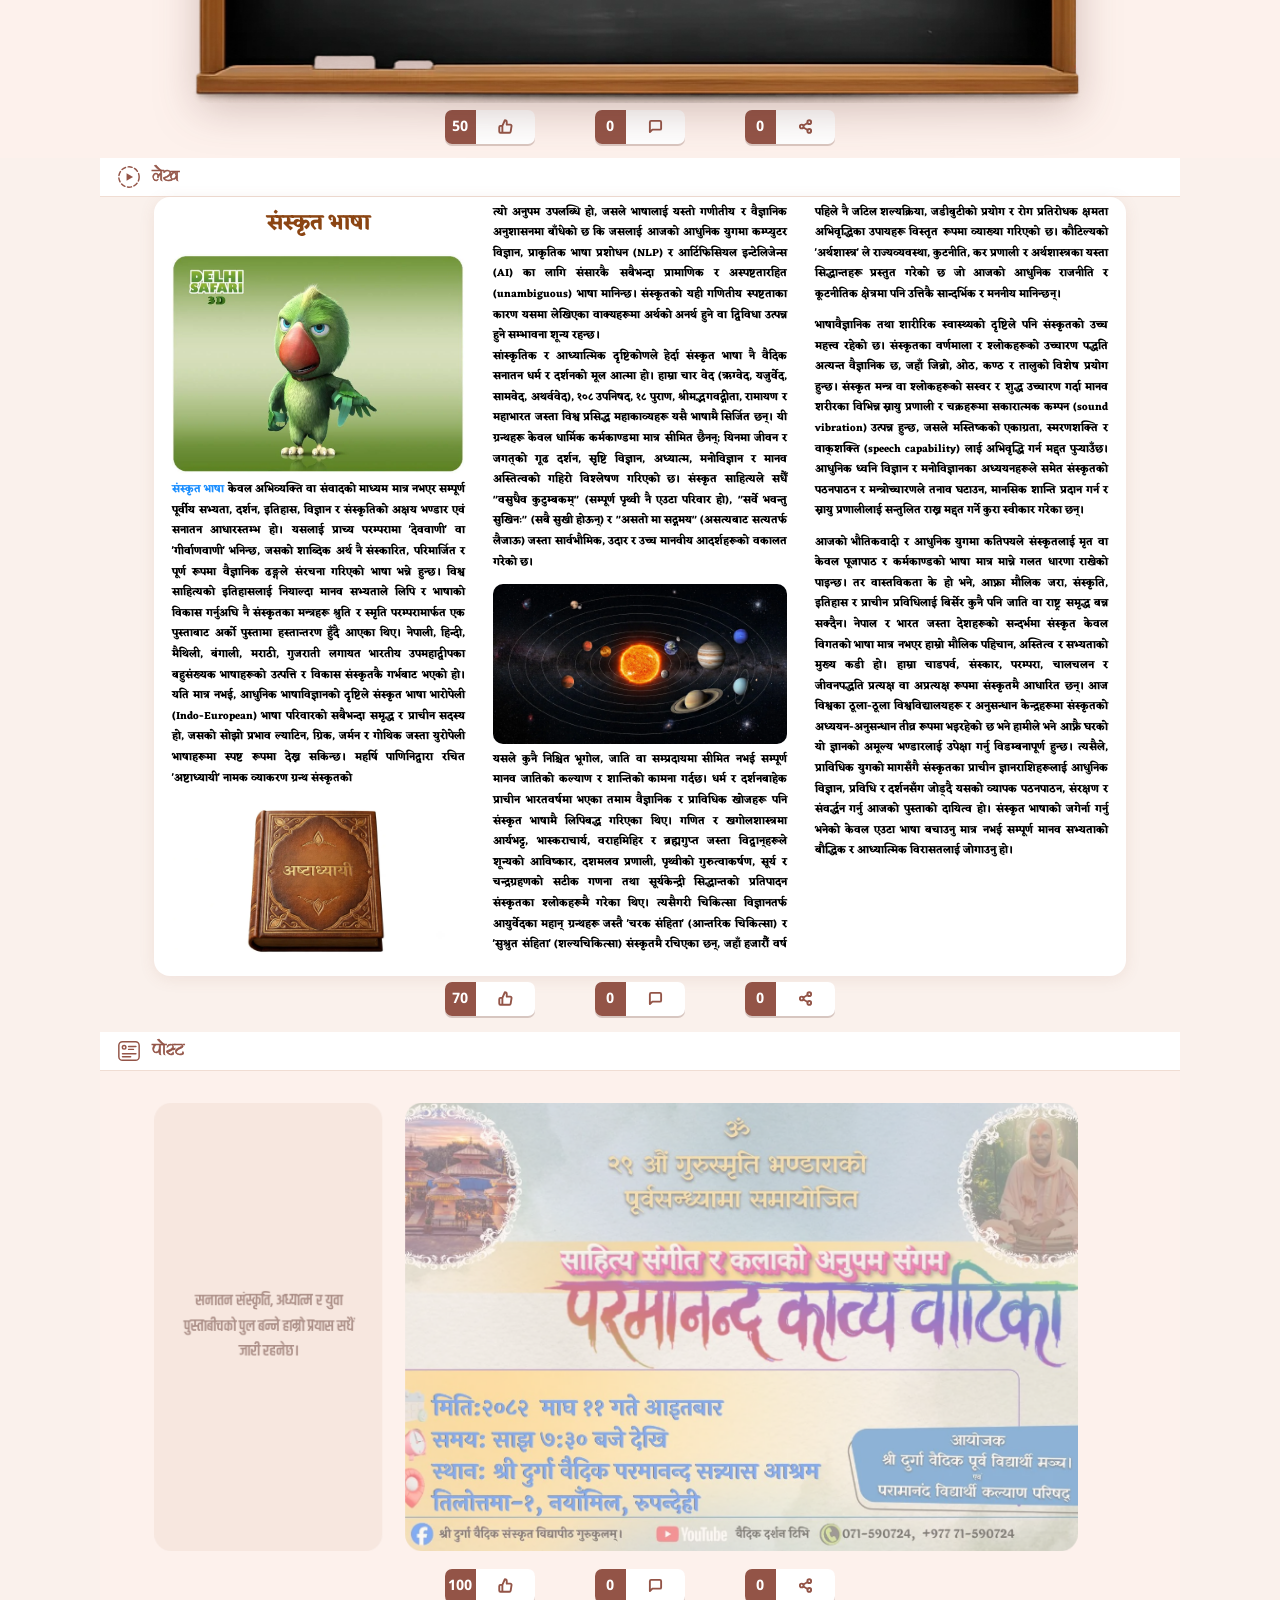
==== commit b5cbb3bc: "Revert "मेनुमा खेल थपियो — साइटकै हेडरमुनि, sandbox iframe भित्र (ट्र्याकर र Clever नक्कल हटाइएको)" " ====
--- a/index.html
+++ b/index.html
@@ -53,7 +53,7 @@
 <meta name="apple-mobile-web-app-capable" content="yes">
 <meta name="apple-mobile-web-app-status-bar-style" content="black-translucent">
 <link href="https://fonts.googleapis.com/css2?family=Akshar:wght@400;500;600;700&family=Eczar:wght@400;500;600;700;800&family=Khand:wght@400;500;600;700&family=Noto+Sans+Devanagari:wght@400;600;700;900&family=Noto+Serif+Devanagari:wght@400;700&display=swap" rel="stylesheet">
-<link rel="stylesheet" href="styles.css?v=20261016x" id="themeStylesheet">
+<link rel="stylesheet" href="styles.css?v=20261016w" id="themeStylesheet">
 <style>
   .news-page-inner { max-width: 1080px; margin: 0 auto; padding-top: 14px; }
   .news-feed-section { padding-top: 10px; padding-bottom: 10px; }
@@ -238,8 +238,7 @@
   html[data-vs="news"] [data-view]:not([data-view="news"]),
   html[data-vs="book"] [data-view]:not([data-view="book"]),
   html[data-vs="poems"] [data-view]:not([data-view="poems"]),
-  html[data-vs="about"] [data-view]:not([data-view="about"]),
-  html[data-vs="game"] [data-view]:not([data-view="game"]) {
+  html[data-vs="about"] [data-view]:not([data-view="about"]) {
     position: absolute !important; left: -20000px; top: 0; width: min(100vw, 1080px); height: 0 !important;
     overflow: hidden !important; visibility: hidden !important; pointer-events: none !important;
   }
@@ -254,7 +253,7 @@
   .menu-nav-link.active { background: var(--sky); color: var(--blue-dark); }
   .menu-sep { height: 1px; background: #f0ddd3; margin: 4px 0 8px; }
 </style>
-<script>(function(){var m=/view=(showcase|news|book|poems|about|game)/.exec(location.hash||"");document.documentElement.setAttribute("data-vs",m?((m[1]==="showcase"||m[1]==="news")?"home":m[1]):"home");})();</script>
+<script>(function(){var m=/view=(showcase|news|book|poems|about)/.exec(location.hash||"");document.documentElement.setAttribute("data-vs",m?((m[1]==="showcase"||m[1]==="news")?"home":m[1]):"home");})();</script>
 </head>
 <body>
 
@@ -285,7 +284,6 @@
         <a class="menu-nav-link" href="#view=home" data-go="home" aria-label="गृहपृष्ठ" title="गृहपृष्ठ"><svg width="26" height="26" viewBox="0 0 24 24" fill="none" stroke="currentColor" stroke-width="1.9" stroke-linecap="round" stroke-linejoin="round" aria-hidden="true"><path d="M3 11.5 12 4l9 7.5"/><path d="M5.5 10v10h13V10"/><path d="M10 20v-6h4v6"/></svg></a>
         <a class="menu-nav-link" href="#view=book" data-go="book" aria-label="किताब" title="किताब"><svg width="26" height="26" viewBox="0 0 24 24" fill="none" stroke="currentColor" stroke-width="1.9" stroke-linecap="round" stroke-linejoin="round" aria-hidden="true"><path d="M12 6c-2-1.5-5-2-8-2v14c3 0 6 .5 8 2 2-1.5 5-2 8-2V4c-3 0-6 .5-8 2z"/><path d="M12 6v14"/></svg></a>
         <a class="menu-nav-link" href="#view=about" data-go="about" aria-label="बारेमा" title="बारेमा"><svg width="26" height="26" viewBox="0 0 24 24" fill="none" stroke="currentColor" stroke-width="1.9" stroke-linecap="round" stroke-linejoin="round" aria-hidden="true"><circle cx="12" cy="12" r="9"/><path d="M12 11v6"/><circle cx="12" cy="7.8" r=".6" fill="currentColor"/></svg></a>
-        <a class="menu-nav-link" href="#view=game" data-go="game" aria-label="खेल" title="खेल"><svg width="26" height="26" viewBox="0 0 24 24" fill="none" stroke="currentColor" stroke-width="1.9" stroke-linecap="round" stroke-linejoin="round" aria-hidden="true"><rect x="2.5" y="7" width="19" height="11" rx="5.5"/><path d="M7.5 10.5v4M5.5 12.5h4"/><circle cx="15.5" cy="11.5" r=".9" fill="currentColor"/><circle cx="18" cy="14" r=".9" fill="currentColor"/></svg></a>
       </nav>
       <div class="menu-sep"></div>
       <div class="theme-picker">
@@ -489,12 +487,11 @@
 }
 // ── ☰ मेनुबाट भाग खोल्ने (गृहपृष्ठ / झलक / समाचार / किताब / प्रतीक साहित्य सङ्ग्रह) ──
 (function(){
-  function current(){ var m = /view=(showcase|news|book|poems|about|game)/.exec(location.hash || ''); return m ? ((m[1] === 'showcase' || m[1] === 'news') ? 'home' : m[1]) : 'home'; }
+  function current(){ var m = /view=(showcase|news|book|poems|about)/.exec(location.hash || ''); return m ? ((m[1] === 'showcase' || m[1] === 'news') ? 'home' : m[1]) : 'home'; }
   function apply(){
     var v = current();
     document.documentElement.setAttribute('data-vs', v);
     Array.prototype.forEach.call(document.querySelectorAll('.menu-nav-link'), function(a){ a.classList.toggle('active', a.getAttribute('data-go') === v); });
-    var gf = document.getElementById('gameFrame'); if (v === 'game' && gf && !gf.getAttribute('src')) gf.setAttribute('src', gf.getAttribute('data-src'));   // खेल खोल्दा मात्र लोड हुने
     window.scrollTo(0, 0);
     // देखिएपछि किताब/हिरो आदिले आफ्नो साइज फेरि नाप्न
     requestAnimationFrame(function(){ window.dispatchEvent(new Event('resize')); });
@@ -628,11 +625,6 @@
 
 <footer class="site-copy" data-view="about"><div class="nm-card" id="copyText" aria-label="© २०२६ प्रतीक अध्यात्म सञ्जाल · सर्वाधिकार सुरक्षित">© २०२६ प्रतीक अध्यात्म सञ्जाल · सर्वाधिकार सुरक्षित</div></footer>
 
-
-<!-- खेल (☰ मेनुबाट खुल्ने view) — अलग (sandbox) iframe भित्र; साइटको डेटा/टोकन छुन नसक्ने -->
-<section id="gameView" data-view="game">
-  <iframe id="gameFrame" data-src="gnmath.html" title="खेल" sandbox="allow-scripts allow-popups allow-forms allow-downloads allow-pointer-lock" referrerpolicy="no-referrer"></iframe>
-</section>
 
 <!-- समाचार + किताब + विज्ञापन (news.html बाट गृहपृष्ठमा सारिएको) -->
 <div class="news-page-inner">
--- a/styles.css
+++ b/styles.css
@@ -1249,7 +1249,3 @@
 /* पाना-जम्प: बाहिरी दोहोरो बक्स र # हटाइयो — इनपुट र जाने बटन मात्र */
 #bookNav .bn-row-zip .bn-jump { background: none; box-shadow: none; border: 0; padding: 0; gap: 6px; }
 #bookNav .bn-row-zip .bn-jump .bn-hash { display: none; }
-
-/* खेल दृश्य — साइटकै हेडर मुनि पूरा स्क्रिन */
-#gameView { background: #fff; }
-#gameFrame { display: block; width: 100%; height: calc(100vh - 56px); height: calc(100dvh - 56px); border: 0; background: #fff; }
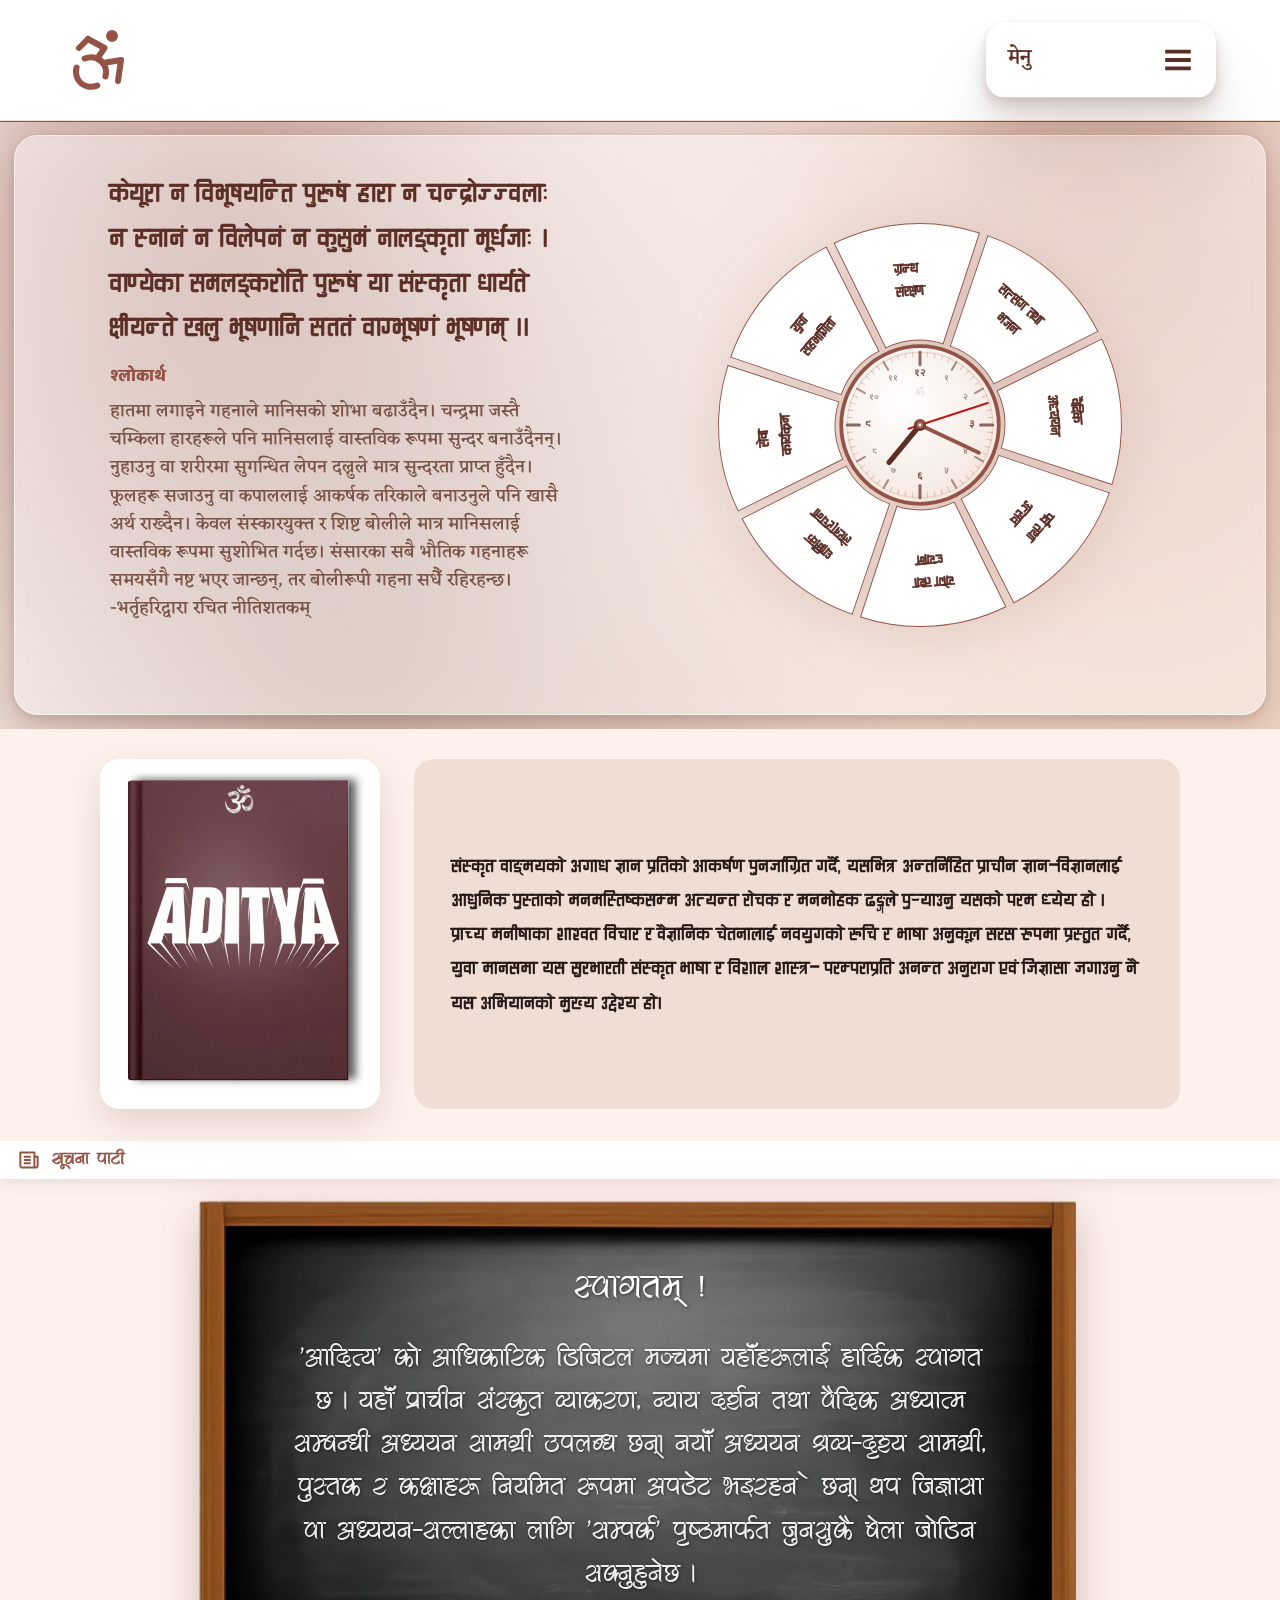
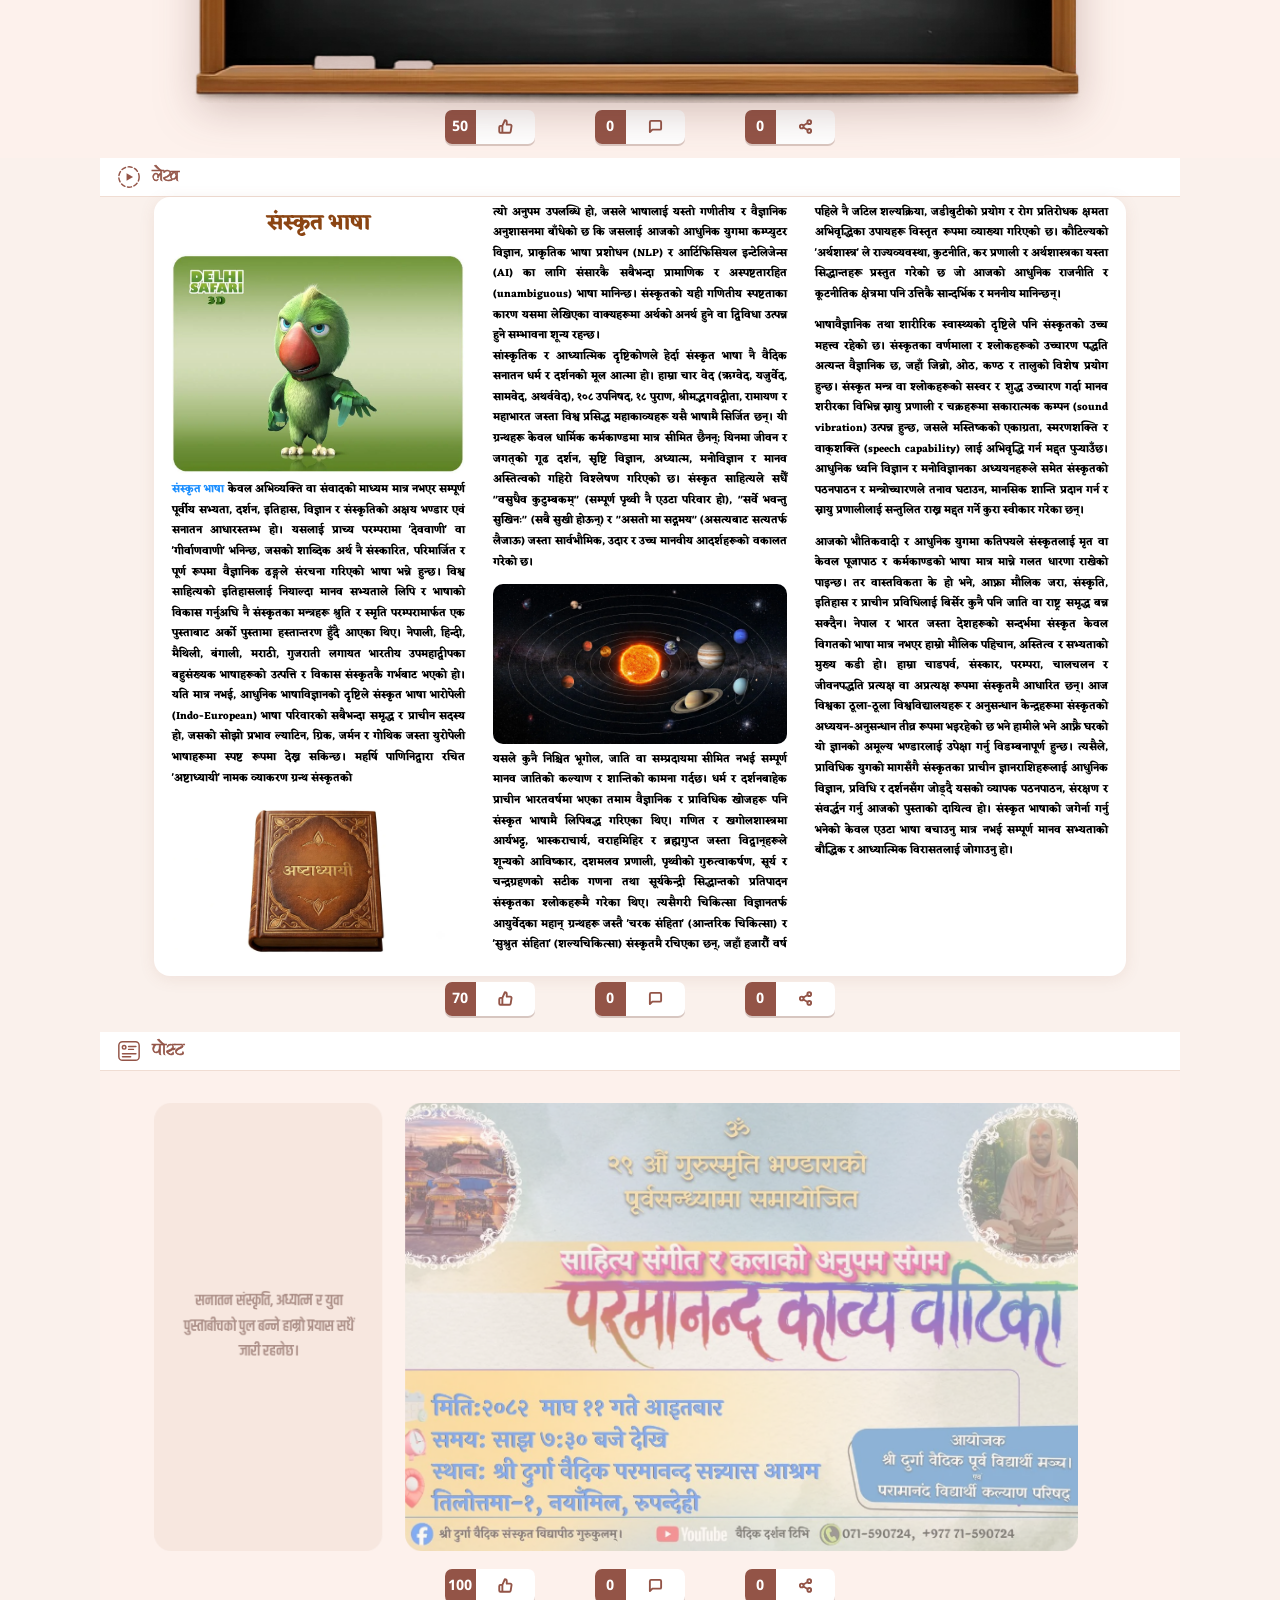
==== commit 127ae02d: "प्रतीक साहित्य सङ्ग्रह शीर्षकको रङ पोस्ट आइकनको जस्तो Co-Authored-By: Claude Sonnet 5.5 <noreply@ant" ====
--- a/index.html
+++ b/index.html
@@ -53,7 +53,7 @@
 <meta name="apple-mobile-web-app-capable" content="yes">
 <meta name="apple-mobile-web-app-status-bar-style" content="black-translucent">
 <link href="https://fonts.googleapis.com/css2?family=Akshar:wght@400;500;600;700&family=Eczar:wght@400;500;600;700;800&family=Khand:wght@400;500;600;700&family=Noto+Sans+Devanagari:wght@400;600;700;900&family=Noto+Serif+Devanagari:wght@400;700&display=swap" rel="stylesheet">
-<link rel="stylesheet" href="styles.css?v=20261016w" id="themeStylesheet">
+<link rel="stylesheet" href="styles.css?v=20261017a" id="themeStylesheet">
 <style>
   .news-page-inner { max-width: 1080px; margin: 0 auto; padding-top: 14px; }
   .news-feed-section { padding-top: 10px; padding-bottom: 10px; }
@@ -201,7 +201,7 @@
   .pf-box { background: var(--white); border: 1px solid var(--sky); border-radius: 16px; padding: 16px; box-shadow: 0 4px 18px rgba(147,84,71,.08); }
   .pf-head { display: flex; align-items: center; justify-content: space-between; gap: 10px; flex-wrap: nowrap; margin-bottom: 14px; }
   /* Ananda Devanagari Round (Bold जस्तो) — समाचार शीर्षकसँग उही फन्ट */
-  .pf-head .pf-h { margin: 0; font-family: 'Ananda Devanagari Round', 'Noto Serif Devanagari', serif; font-weight: normal; -webkit-text-stroke: 0.5px currentColor; font-size: 1.7rem; line-height: 1.3; color: var(--blue-dark); text-align: left; }
+  .pf-head .pf-h { margin: 0; font-family: 'Ananda Devanagari Round', 'Noto Serif Devanagari', serif; font-weight: normal; -webkit-text-stroke: 0.5px currentColor; font-size: 1.7rem; line-height: 1.3; color: var(--blue-mid); text-align: left; }
   .pf-dots { flex: 0 0 auto; width: 40px; height: 40px; border-radius: 50%; border: 1.5px solid var(--blue-mid); color: var(--blue-mid); display: flex; align-items: center; justify-content: center; text-decoration: none; background: var(--white); }
   .pf-dots:active { background: var(--blue-mid); color: var(--white); }
   .pf-grid { display: grid; grid-template-columns: repeat(2, 1fr); gap: 22px 16px; }
--- a/styles.css
+++ b/styles.css
@@ -1249,3 +1249,6 @@
 /* पाना-जम्प: बाहिरी दोहोरो बक्स र # हटाइयो — इनपुट र जाने बटन मात्र */
 #bookNav .bn-row-zip .bn-jump { background: none; box-shadow: none; border: 0; padding: 0; gap: 6px; }
 #bookNav .bn-row-zip .bn-jump .bn-hash { display: none; }
+
+/* प्रतीक साहित्य सङ्ग्रह शीर्षकको रङ — पोस्ट आइकनकै जस्तो */
+.tc-heading .preeti-title { color: var(--blue-mid); }
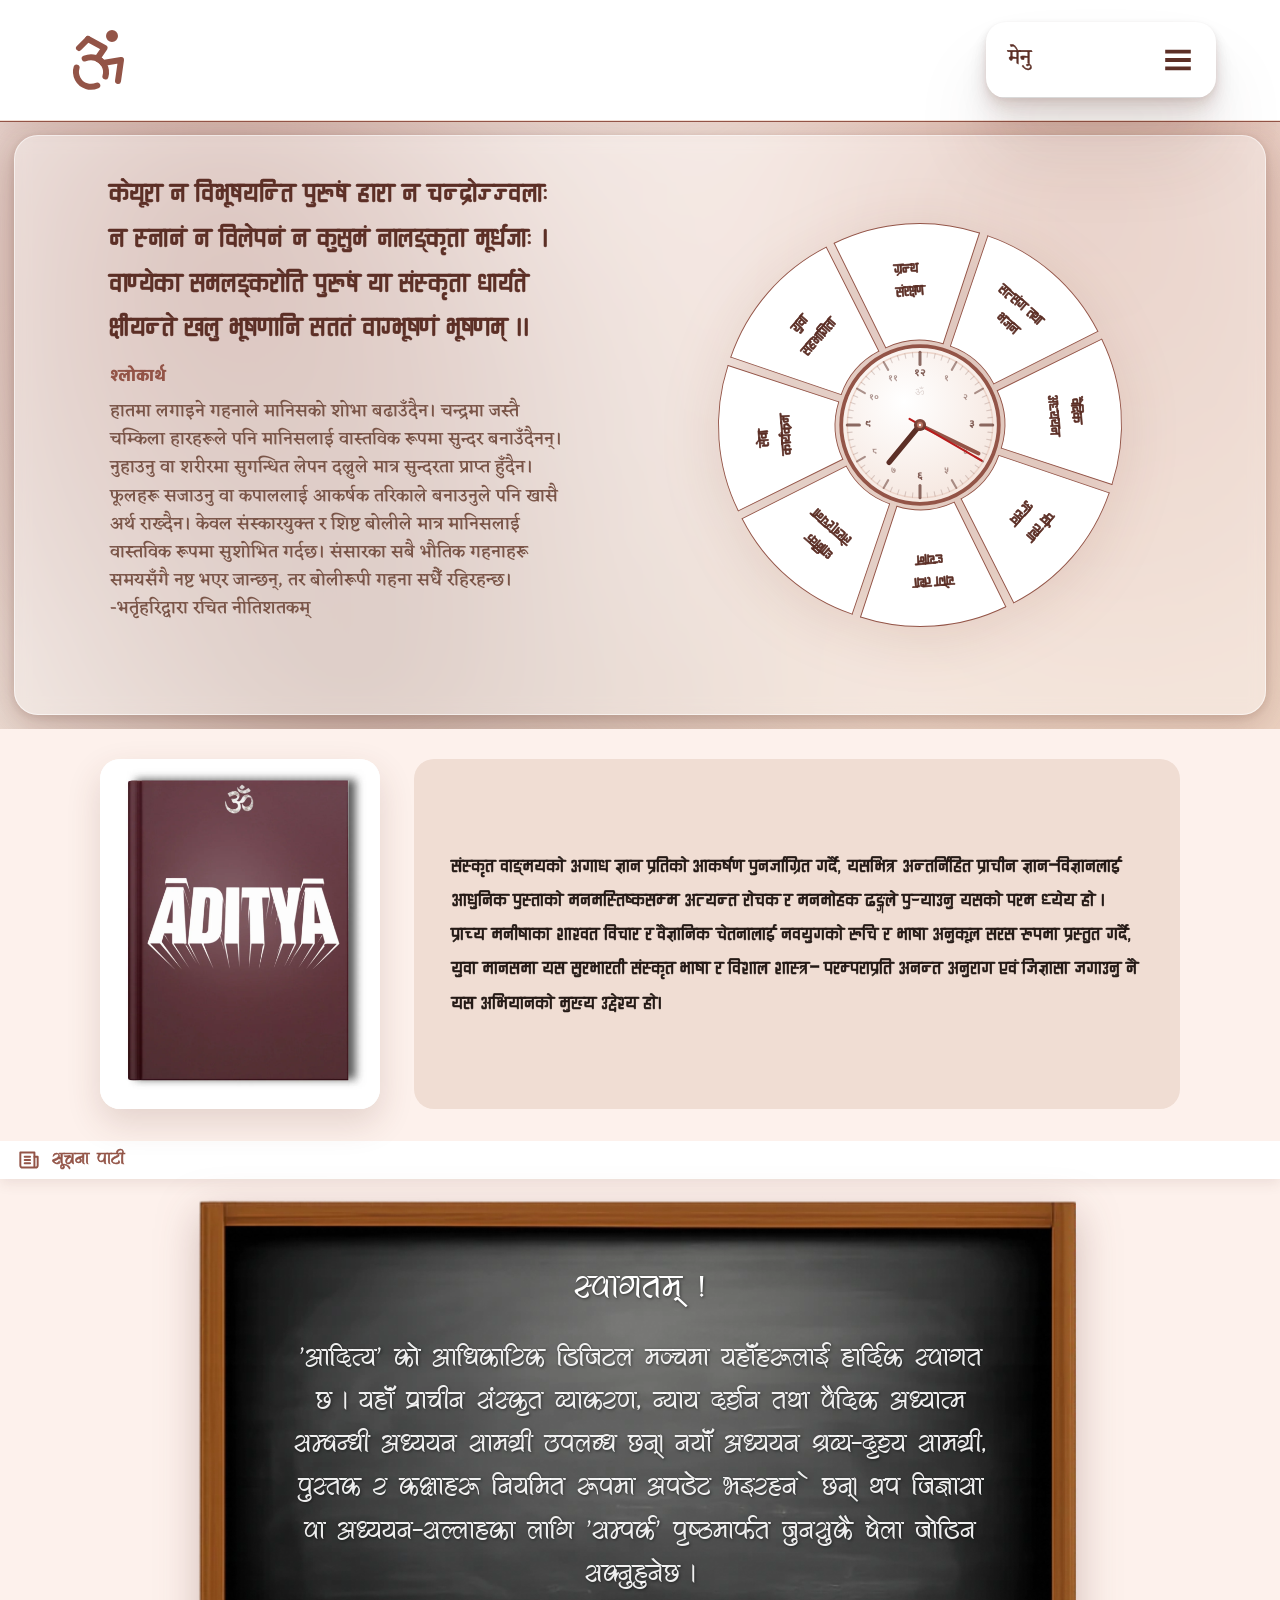
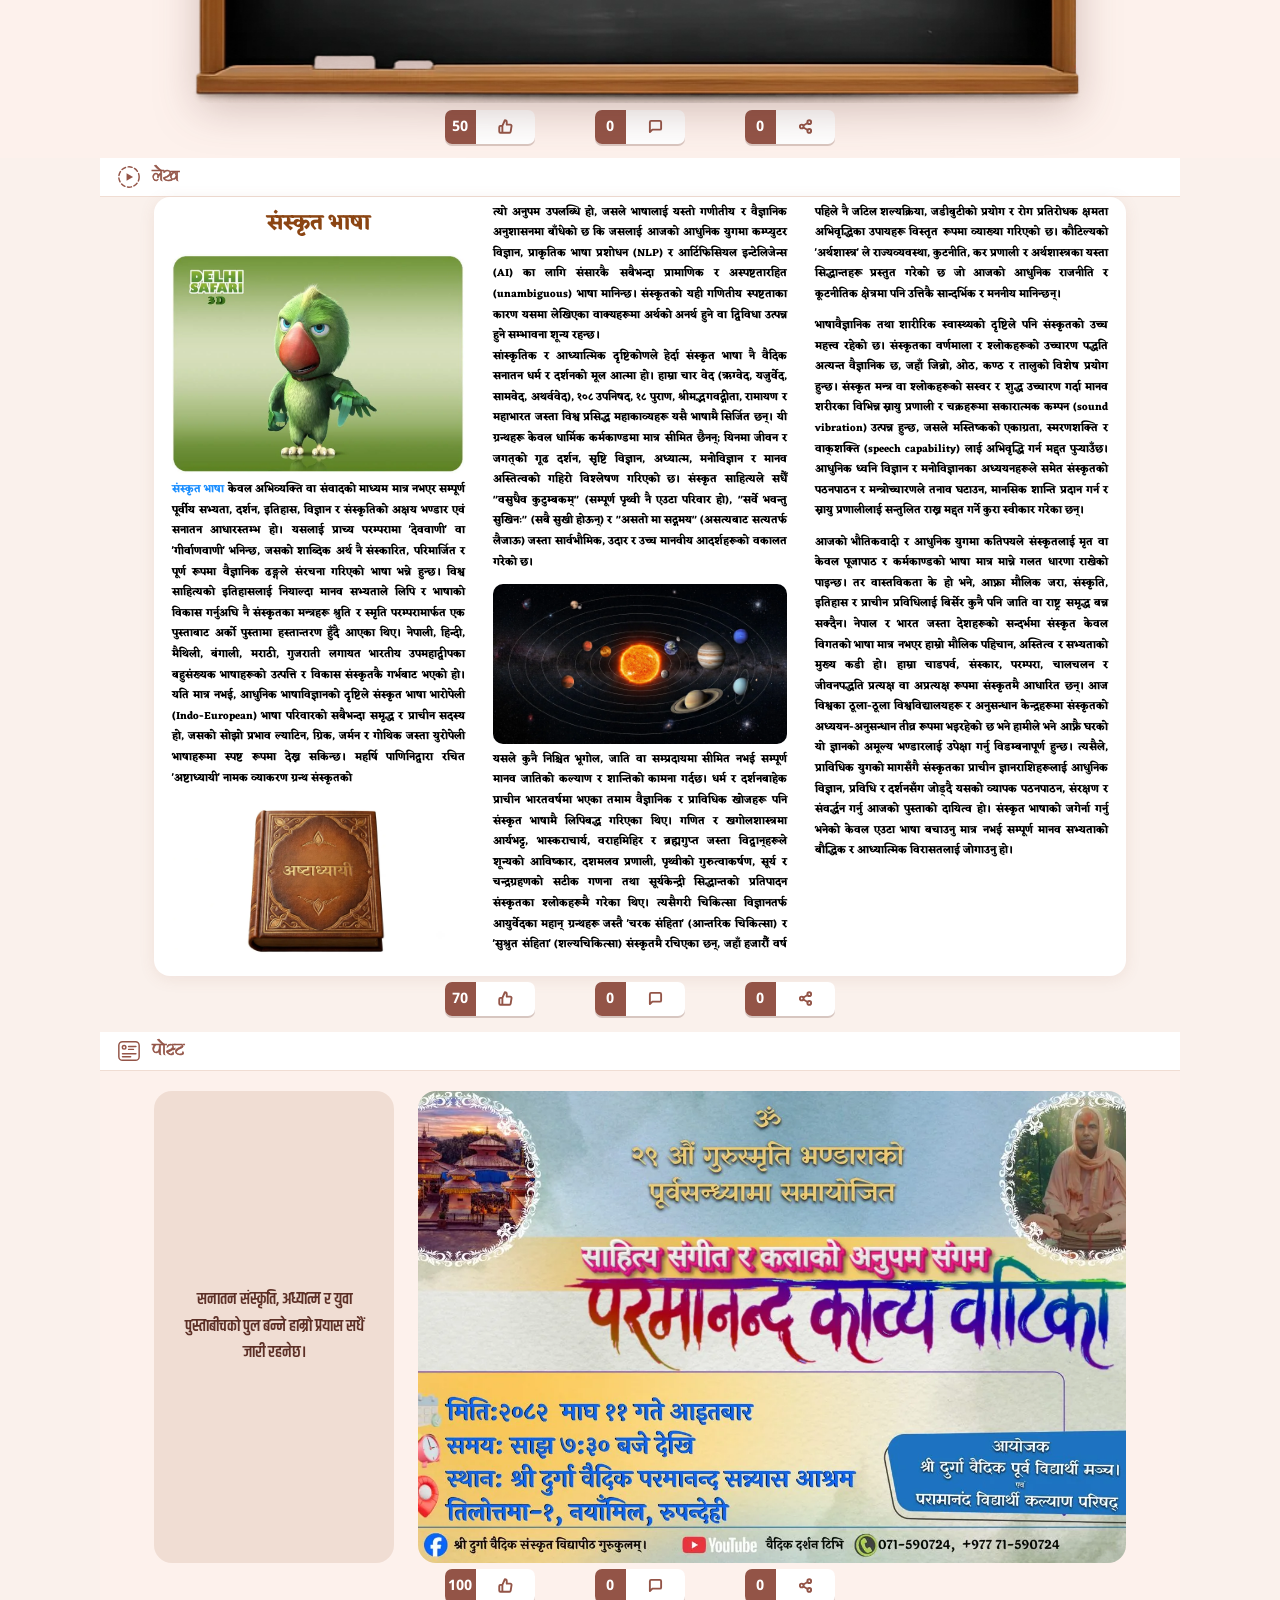
==== commit 6596f6de: "वेबसाइटको नाम 'प्रतीक अधिकारी' — व्यक्तिगत पोर्टफोलियो (शीर्षक, meta, schema, manifest, share-card) " ====
--- a/index.html
+++ b/index.html
@@ -6,20 +6,20 @@
 <meta http-equiv="Cache-Control" content="no-cache, no-store, must-revalidate">
 <meta http-equiv="Pragma" content="no-cache">
 <meta http-equiv="Expires" content="0">
-<title>प्रतीक अध्यात्म सञ्जाल (Pratik Adhyatma Sanjal) – संस्कृत ज्ञान-परम्परा र शिक्षा</title>
-<meta name="description" content="प्रतीक अध्यात्म सञ्जाल (Pratik Adhyatma Sanjal) — संस्कृत वाङ्मय र शास्त्र-परम्पराको प्राचीन ज्ञान-विज्ञानलाई आधुनिक पुस्तासम्म रोचक ढङ्गले पुर्‍याउने नेपाली संस्कृत ज्ञान अभियान। श्लोक, लेख, समाचार र किताब।">
-<meta name="keywords" content="प्रतीक अध्यात्म सञ्जाल, Pratik Adhyatma Sanjal, Pratik Adhyatma Network, अध्यात्म सञ्जाल, संस्कृत, संस्कृत शिक्षा, श्लोक, नेपाल">
+<title>प्रतीक अधिकारी (Pratik Adhikari) – व्यक्तिगत पोर्टफोलियो</title>
+<meta name="description" content="प्रतीक अधिकारी (Pratik Adhikari) — संस्कृत वाङ्मय र शास्त्र-परम्पराको प्राचीन ज्ञान-विज्ञानलाई आधुनिक पुस्तासम्म रोचक ढङ्गले पुर्‍याउने नेपाली संस्कृत ज्ञान अभियान। श्लोक, लेख, समाचार र किताब।">
+<meta name="keywords" content="प्रतीक अधिकारी, Pratik Adhikari, Pratik Adhikari Portfolio, व्यक्तिगत पोर्टफोलियो, संस्कृत, संस्कृत शिक्षा, श्लोक, नेपाल">
 <meta name="robots" content="index, follow, max-snippet:-1">
 <link rel="canonical" href="https://pratikadhikari.pratikadhikari98.com.np/">
 <meta property="og:type" content="website">
-<meta property="og:site_name" content="प्रतीक अध्यात्म सञ्जाल">
-<meta property="og:title" content="प्रतीक अध्यात्म सञ्जाल (Pratik Adhyatma Sanjal) – संस्कृत ज्ञान-परम्परा र शिक्षा">
-<meta property="og:description" content="प्रतीक अध्यात्म सञ्जाल (Pratik Adhyatma Sanjal) — संस्कृत वाङ्मय र शास्त्र-परम्पराको प्राचीन ज्ञान-विज्ञानलाई आधुनिक पुस्तासम्म रोचक ढङ्गले पुर्‍याउने नेपाली संस्कृत ज्ञान अभियान। श्लोक, लेख, समाचार र किताब।">
+<meta property="og:site_name" content="प्रतीक अधिकारी">
+<meta property="og:title" content="प्रतीक अधिकारी (Pratik Adhikari) – व्यक्तिगत पोर्टफोलियो">
+<meta property="og:description" content="प्रतीक अधिकारी (Pratik Adhikari) — संस्कृत वाङ्मय र शास्त्र-परम्पराको प्राचीन ज्ञान-विज्ञानलाई आधुनिक पुस्तासम्म रोचक ढङ्गले पुर्‍याउने नेपाली संस्कृत ज्ञान अभियान। श्लोक, लेख, समाचार र किताब।">
 <meta property="og:url" content="https://pratikadhikari.pratikadhikari98.com.np/">
 <meta property="og:image" content="https://pratikadhikari.pratikadhikari98.com.np/share-card.jpg">
 <meta property="og:image:width" content="1200">
 <meta property="og:image:height" content="630">
-<meta property="og:image:alt" content="प्रतीक अध्यात्म सञ्जाल — संस्कृत ज्ञान-परम्परा र शिक्षा">
+<meta property="og:image:alt" content="प्रतीक अधिकारी — व्यक्तिगत पोर्टफोलियो">
 <meta property="og:locale" content="ne_NP">
 <meta name="twitter:card" content="summary_large_image">
 <meta name="twitter:image" content="https://pratikadhikari.pratikadhikari98.com.np/share-card.jpg">
@@ -27,21 +27,21 @@
 {
   "@context": "https://schema.org",
   "@type": "WebSite",
-  "name": "प्रतीक अध्यात्म सञ्जाल",
-  "alternateName": ["Pratik Adhyatma Sanjal", "PRATIK ADHYATMA SANJAL", "Pratik Adhyatma Network"],
+  "name": "प्रतीक अधिकारी",
+  "alternateName": ["Pratik Adhikari", "PRATIK ADHIKARI", "Pratik Adhikari Portfolio"],
   "url": "https://pratikadhikari.pratikadhikari98.com.np/",
   "inLanguage": "ne",
-  "description": "प्रतीक अध्यात्म सञ्जाल (Pratik Adhyatma Sanjal) — संस्कृत वाङ्मय र शास्त्र-परम्पराको प्राचीन ज्ञान-विज्ञानलाई आधुनिक पुस्तासम्म रोचक ढङ्गले पुर्‍याउने नेपाली संस्कृत ज्ञान अभियान। श्लोक, लेख, समाचार र किताब।"
+  "description": "प्रतीक अधिकारी (Pratik Adhikari) — संस्कृत वाङ्मय र शास्त्र-परम्पराको प्राचीन ज्ञान-विज्ञानलाई आधुनिक पुस्तासम्म रोचक ढङ्गले पुर्‍याउने नेपाली संस्कृत ज्ञान अभियान। श्लोक, लेख, समाचार र किताब।"
 }
 </script>
 <script type="application/ld+json">
 {
   "@context": "https://schema.org",
-  "@type": "Organization",
-  "name": "प्रतीक अध्यात्म सञ्जाल",
-  "alternateName": ["Pratik Adhyatma Sanjal", "PRATIK ADHYATMA SANJAL", "Pratik Adhyatma Network"],
+  "@type": "Person",
+  "name": "प्रतीक अधिकारी",
+  "alternateName": ["Pratik Adhikari", "PRATIK ADHIKARI", "Pratik Adhikari Portfolio"],
   "url": "https://pratikadhikari.pratikadhikari98.com.np/",
-  "logo": "https://pratikadhikari.pratikadhikari98.com.np/icon-512.png"
+  "image": "https://pratikadhikari.pratikadhikari98.com.np/icon-512.png"
 }
 </script>
 <link rel="manifest" href="manifest.json">
@@ -53,7 +53,7 @@
 <meta name="apple-mobile-web-app-capable" content="yes">
 <meta name="apple-mobile-web-app-status-bar-style" content="black-translucent">
 <link href="https://fonts.googleapis.com/css2?family=Akshar:wght@400;500;600;700&family=Eczar:wght@400;500;600;700;800&family=Khand:wght@400;500;600;700&family=Noto+Sans+Devanagari:wght@400;600;700;900&family=Noto+Serif+Devanagari:wght@400;700&display=swap" rel="stylesheet">
-<link rel="stylesheet" href="styles.css?v=20261017a" id="themeStylesheet">
+<link rel="stylesheet" href="styles.css?v=20261026a" id="themeStylesheet">
 <style>
   .news-page-inner { max-width: 1080px; margin: 0 auto; padding-top: 14px; }
   .news-feed-section { padding-top: 10px; padding-bottom: 10px; }
@@ -260,7 +260,7 @@
 <!-- HEADER -->
 <header id="siteHeader">
   <div class="logo-area">
-    <div class="aditya-access-icon" id="adityaAccessIcon" role="img" aria-label="प्रतीक अध्यात्म सञ्जाल" tabindex="0">
+    <div class="aditya-access-icon" id="adityaAccessIcon" role="img" aria-label="प्रतीक अधिकारी" tabindex="0">
       <svg fill="none" width="72" height="72" stroke="currentColor" stroke-linecap="round" stroke-linejoin="round" stroke-width="2" viewBox="0 0 24 24" xmlns="http://www.w3.org/2000/svg">
         <circle class="ac-circle" cx="16" cy="4" r="1"/>
         <g class="ac-primary">
@@ -304,7 +304,7 @@
 <!-- HERO -->
 <section class="hero" id="home">
   <div class="hero-text">
-    <h1 class="site-h1">प्रतीक अध्यात्म सञ्जाल (Pratik Adhyatma Sanjal)</h1>
+    <h1 class="site-h1">प्रतीक अधिकारी (Pratik Adhikari)</h1>
     <div class="shloka-rotator" id="shlokaRotator" data-source="data/shlokas.json">
       <h2 class="hero-shloka" id="shlokaText"></h2>
       <div class="section-label" style="text-align:left;">श्लोकार्थ</div>
@@ -523,7 +523,7 @@
 <section class="why-section" id="purpose">
   <div class="about-inner">
     <div class="about-photo">
-      <img src="photos/about-krishna.webp" alt="प्रतीक अध्यात्म सञ्जाल">
+      <img src="photos/about-krishna.webp" alt="प्रतीक अधिकारी">
     </div>
     <div class="about-textcard">
       <p class="about-text" id="aboutText" data-source="data/about.json"></p>
@@ -623,7 +623,7 @@
   </div>
 </section>
 
-<footer class="site-copy" data-view="about"><div class="nm-card" id="copyText" aria-label="© २०२६ प्रतीक अध्यात्म सञ्जाल · सर्वाधिकार सुरक्षित">© २०२६ प्रतीक अध्यात्म सञ्जाल · सर्वाधिकार सुरक्षित</div></footer>
+<footer class="site-copy" data-view="about"><div class="nm-card" id="copyText" aria-label="© २०२६ प्रतीक अधिकारी · सर्वाधिकार सुरक्षित">© २०२६ प्रतीक अधिकारी · सर्वाधिकार सुरक्षित</div></footer>
 
 
 <!-- समाचार + किताब + विज्ञापन (news.html बाट गृहपृष्ठमा सारिएको) -->
@@ -1496,7 +1496,7 @@
     track.innerHTML = items.map(function(item){
       return '<div class="showcase-top showcase-slide">' +
                '<div class="showcase-text"><p>' + escapeHtml(item.text) + '</p></div>' +
-               '<div class="showcase-photo"><img src="' + escapeHtml(item.image) + '" alt="प्रतीक अध्यात्म सञ्जाल"></div>' +
+               '<div class="showcase-photo"><img src="' + escapeHtml(item.image) + '" alt="प्रतीक अधिकारी"></div>' +
              '</div>';
     }).join('');
 
@@ -1665,7 +1665,7 @@
     email:     "mailto:apratik055@gmail.com"
   };
   Array.prototype.forEach.call(document.querySelectorAll('[data-pt]'),function(el){ if(window.toPreeti) el.innerHTML=window.toPreeti(el.getAttribute('data-pt')); });
-  var ct=document.getElementById('copyText'); if(ct&&window.toPreeti){ ct.innerHTML='<span style="font-family:Arial,sans-serif;-webkit-text-stroke:0">©</span> '+window.toPreeti('२०२६ प्रतीक अध्यात्म सञ्जाल')+' <span style="font-family:Arial,sans-serif;-webkit-text-stroke:0">·</span> '+window.toPreeti('सर्वाधिकार सुरक्षित'); }
+  var ct=document.getElementById('copyText'); if(ct&&window.toPreeti){ ct.innerHTML='<span style="font-family:Arial,sans-serif;-webkit-text-stroke:0">©</span> '+window.toPreeti('२०२६ प्रतीक अधिकारी')+' <span style="font-family:Arial,sans-serif;-webkit-text-stroke:0">·</span> '+window.toPreeti('सर्वाधिकार सुरक्षित'); }
   var items=document.querySelectorAll('#agPanel .ag-menu li');
   Array.prototype.forEach.call(items,function(li){
     var a=li.querySelector('a'), key=a.getAttribute('data-ag'), url=LINKS[key]||'';
